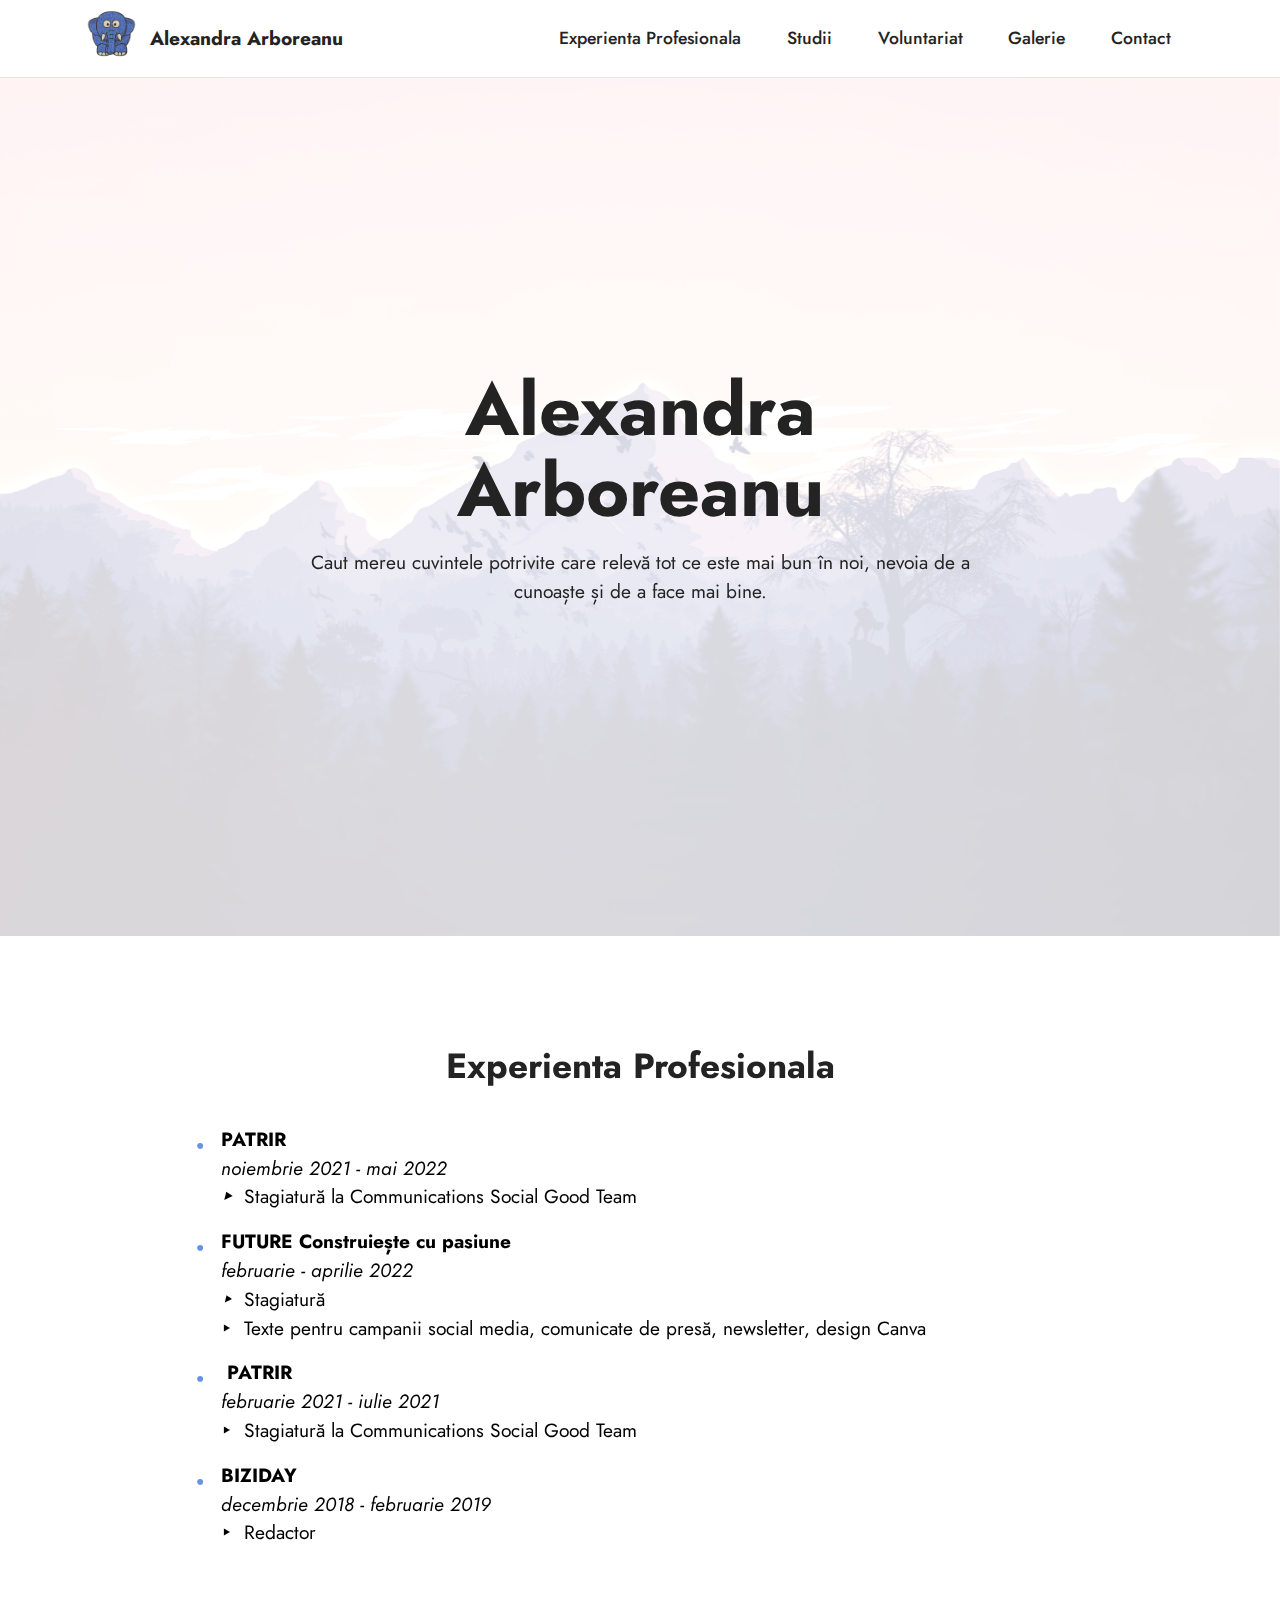
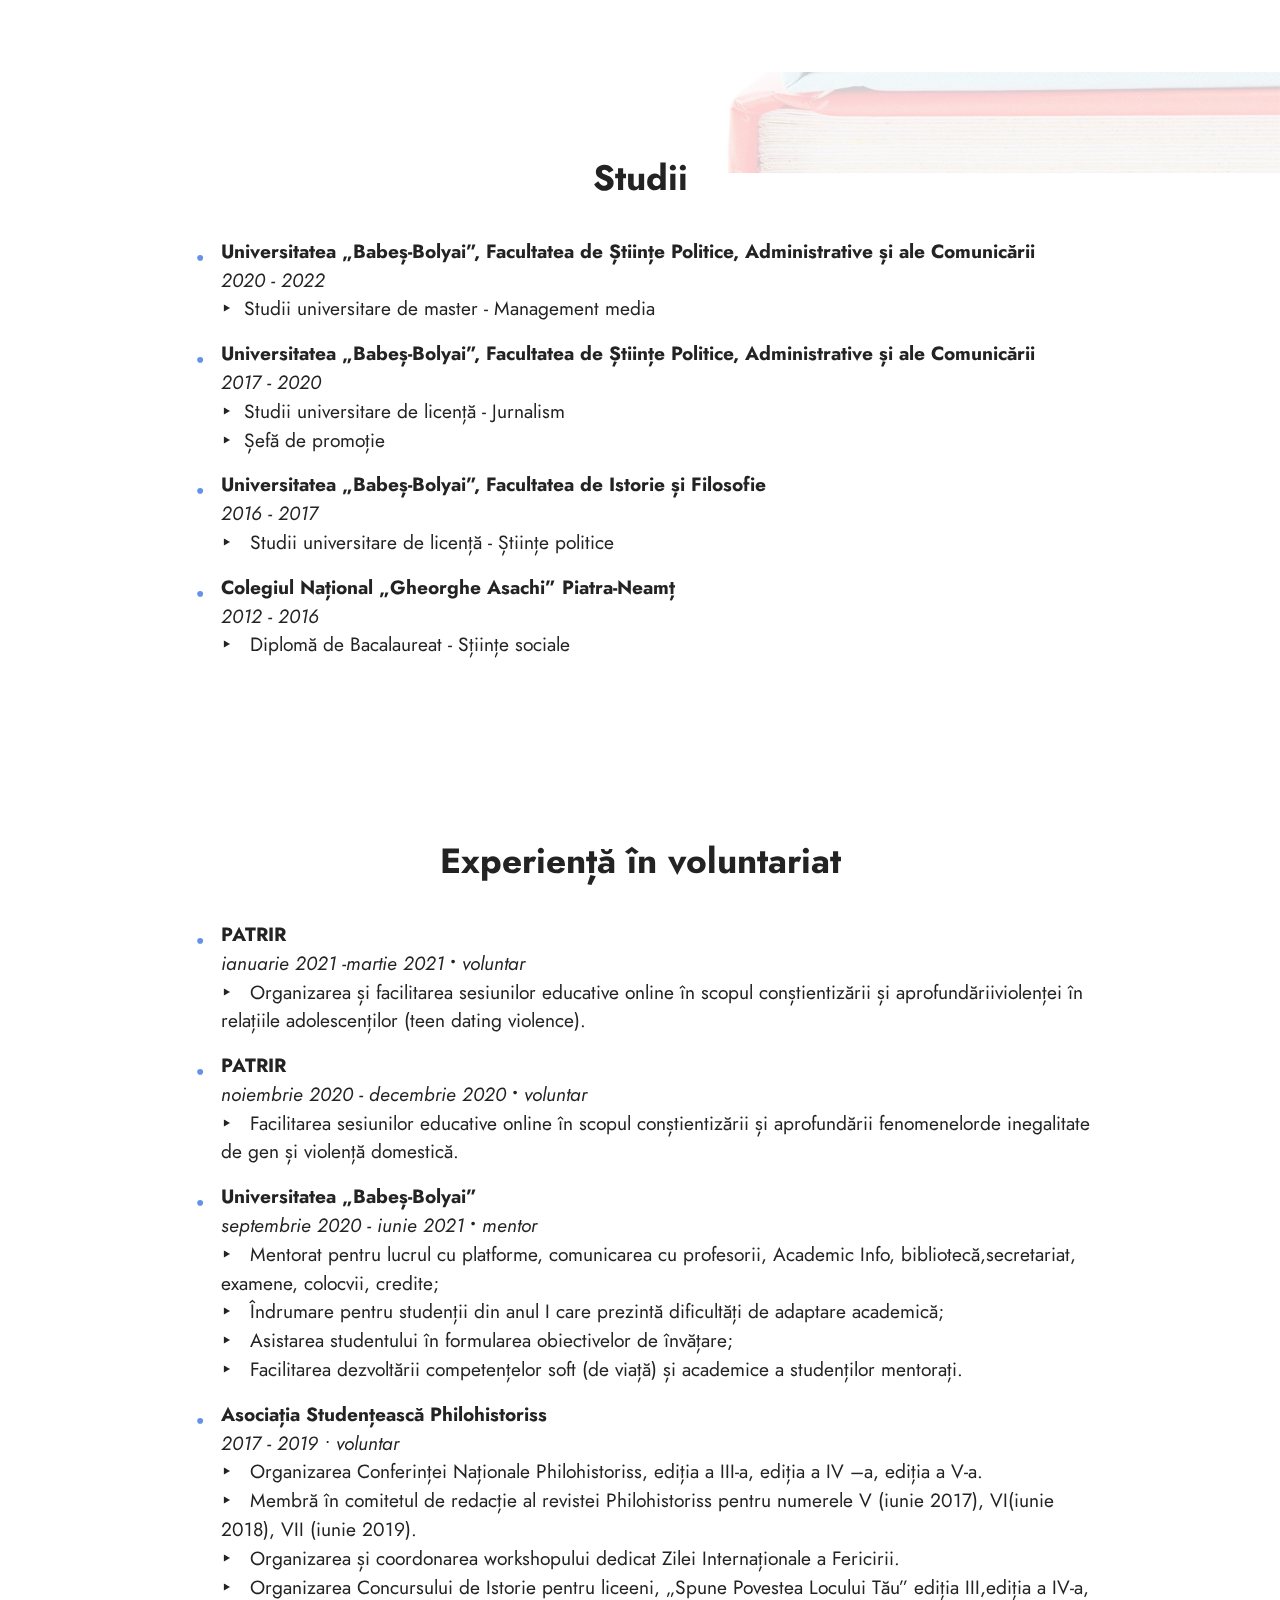
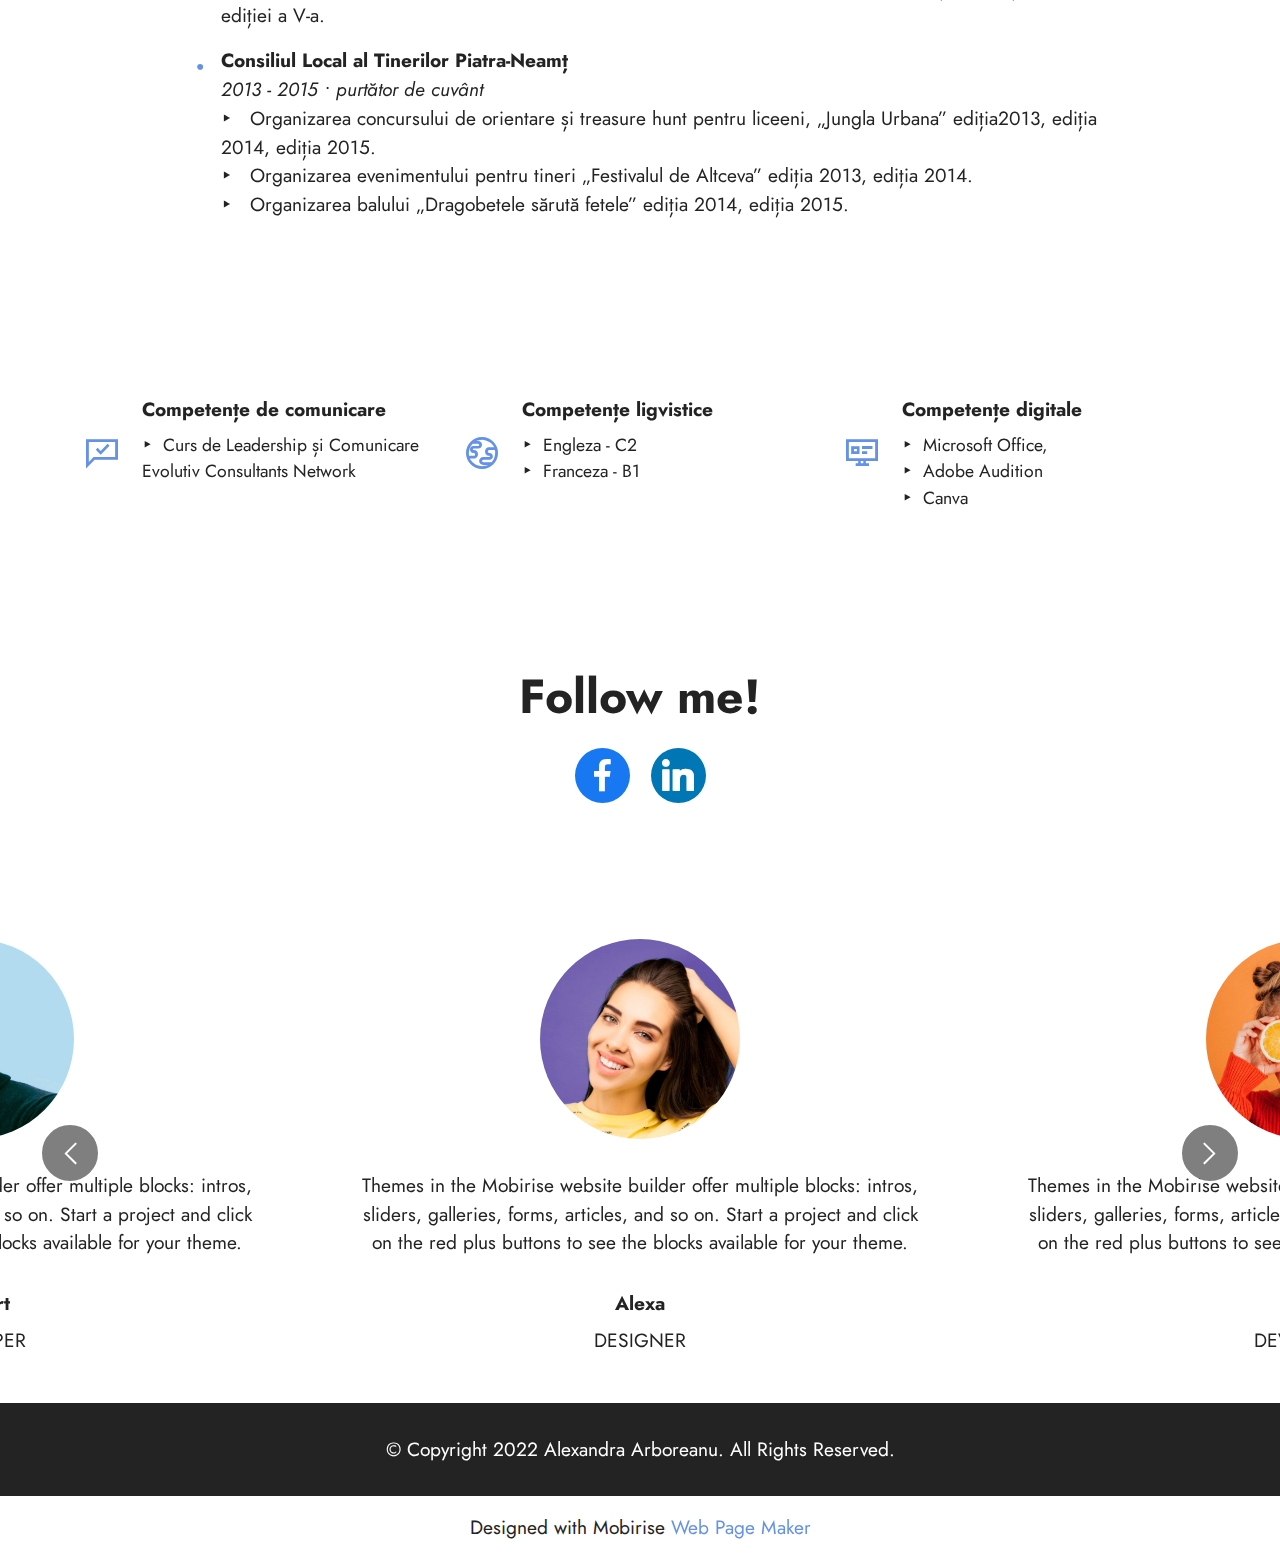
==== index.html @ da19045d "Add initial commit" ====
<!DOCTYPE html>
<html>
  <head>
    <!-- Site made with Mobirise Website Builder v5.6.8, https://mobirise.com -->
    <meta charset="UTF-8" />
    <meta http-equiv="X-UA-Compatible" content="IE=edge" />
    <meta name="generator" content="Mobirise v5.6.8, mobirise.com" />
    <meta name="twitter:card" content="summary_large_image" />
    <meta name="twitter:image:src" content="" />
    <meta property="og:image" content="" />
    <meta name="twitter:title" content="Home" />
    <meta
      name="viewport"
      content="width=device-width, initial-scale=1, minimum-scale=1"
    />
    <link
      rel="shortcut icon"
      href="assets/images/mbr-121x145.png"
      type="image/x-icon"
    />
    <meta name="description" content="" />

    <title>Home</title>
    <link
      rel="stylesheet"
      href="assets/web/assets/mobirise-icons2/mobirise2.css"
    />
    <link rel="stylesheet" href="assets/bootstrap/css/bootstrap.min.css" />
    <link rel="stylesheet" href="assets/bootstrap/css/bootstrap-grid.min.css" />
    <link
      rel="stylesheet"
      href="assets/bootstrap/css/bootstrap-reboot.min.css"
    />
    <link rel="stylesheet" href="assets/parallax/jarallax.css" />
    <link rel="stylesheet" href="assets/dropdown/css/style.css" />
    <link rel="stylesheet" href="assets/socicon/css/styles.css" />
    <link rel="stylesheet" href="assets/theme/css/style.css" />
    <link
      rel="preload"
      href="https://fonts.googleapis.com/css?family=Jost:100,200,300,400,500,600,700,800,900,100i,200i,300i,400i,500i,600i,700i,800i,900i&display=swap"
      as="style"
      onload="this.onload=null;this.rel='stylesheet'"
    />
    <noscript
      ><link
        rel="stylesheet"
        href="https://fonts.googleapis.com/css?family=Jost:100,200,300,400,500,600,700,800,900,100i,200i,300i,400i,500i,600i,700i,800i,900i&display=swap"
    /></noscript>
    <link
      rel="preload"
      as="style"
      href="assets/mobirise/css/mbr-additional.css"
    />
    <link
      rel="stylesheet"
      href="assets/mobirise/css/mbr-additional.css"
      type="text/css"
    />
  </head>
  <body>
    <section
      data-bs-version="5.1"
      class="menu cid-s48OLK6784"
      once="menu"
      id="menu1-h"
    >
      <nav class="navbar navbar-dropdown navbar-fixed-top navbar-expand-lg">
        <div class="container">
          <div class="navbar-brand">
            <span class="navbar-logo">
              <a href="index.html">
                <img
                  src="assets/images/mbr-121x145.png"
                  alt="Elephant Logo"
                  style="height: 3.8rem"
                />
              </a>
            </span>
            <span class="navbar-caption-wrap"
              ><a class="navbar-caption text-black display-7" href="index.html"
                >Alexandra Arboreanu</a
              ></span
            >
          </div>
          <button
            class="navbar-toggler"
            type="button"
            data-toggle="collapse"
            data-bs-toggle="collapse"
            data-target="#navbarSupportedContent"
            data-bs-target="#navbarSupportedContent"
            aria-controls="navbarNavAltMarkup"
            aria-expanded="false"
            aria-label="Toggle navigation"
          >
            <div class="hamburger">
              <span></span>
              <span></span>
              <span></span>
              <span></span>
            </div>
          </button>
          <div class="collapse navbar-collapse" id="navbarSupportedContent">
            <ul
              class="navbar-nav nav-dropdown nav-right"
              data-app-modern-menu="true"
            >
              <li class="nav-item">
                <a
                  class="nav-link link text-black text-primary display-4"
                  href="index.html#content14-k"
                  >Experienta Profesionala</a
                >
              </li>
              <li class="nav-item">
                <a
                  class="nav-link link text-black text-primary display-4"
                  href="index.html#content14-l"
                  >Studii</a
                >
              </li>
              <li class="nav-item">
                <a
                  class="nav-link link text-black text-primary display-4"
                  href="index.html#content14-m"
                  >Voluntariat</a
                >
              </li>
              <li class="nav-item">
                <a
                  class="nav-link link text-black text-primary display-4"
                  href="./page2.html"
                  >Galerie</a
                >
              </li>
              <li class="nav-item">
                <a
                  class="nav-link link text-black text-primary display-4"
                  href="./page1.html"
                  >Contact</a
                >
              </li>
            </ul>
          </div>
        </div>
      </nav>
    </section>

    <section
      data-bs-version="5.1"
      class="header1 cid-s48MCQYojq mbr-fullscreen mbr-parallax-background"
      id="header1-f"
    >
      <div
        class="mbr-overlay"
        style="opacity: 0.8; background-color: rgb(255, 255, 255)"
      ></div>

      <div class="align-center container">
        <div class="row justify-content-center">
          <div class="col-12 col-lg-8">
            <h1 class="mbr-section-title mbr-fonts-style mb-3 display-1">
              <strong>Alexandra Arboreanu</strong>
            </h1>

            <p class="mbr-text mbr-fonts-style display-7">
              Caut mereu cuvintele potrivite care relevă tot ce este mai bun în
              noi, nevoia de a cunoaște și de a face mai bine.<br /><br />
            </p>
          </div>
        </div>
      </div>
    </section>

    <section
      data-bs-version="5.1"
      class="content14 cid-t4Ze4EUSLx"
      id="content14-k"
    >
      <div class="container">
        <div class="row justify-content-center">
          <div class="col-md-12 col-lg-10">
            <h3 class="mbr-section-title mbr-fonts-style mb-4 display-5">
              <strong>Experienta Profesionala</strong>
            </h3>
            <ul class="list mbr-fonts-style display-7">
              <li>
                <strong>PATRIR</strong><br /><em
                  >noiembrie 2021 - mai 2022<br /><strong>‣&nbsp;&nbsp;</strong
                  ><span style="font-size: 1.2rem; font-style: normal"
                    >Stagiatură la Communications Social Good Team</span
                  ><br
                /></em>
              </li>
              <li>
                <strong>FUTURE Construiește cu pasiune</strong><br /><em
                  >februarie - aprilie 2022<br /></em
                ><em>‣&nbsp;&nbsp;</em
                ><span style="font-size: 1.2rem">Stagiatură<br /></span>‣&nbsp;
                Texte pentru campanii social media, comunicate de presă,
                newsletter, design Canva
              </li>
              <li>
                <strong>&nbsp;PATRIR</strong><br /><em
                  >februarie 2021 - iulie 2021</em
                ><br />‣&nbsp; Stagiatură la Communications Social Good Team
              </li>
              <li>
                <strong>BIZIDAY</strong><br /><em
                  >decembrie 2018 - februarie 2019<br /></em
                >‣&nbsp; Redactor<br /><br />
              </li>
            </ul>
          </div>
        </div>
      </div>
    </section>

    <section
      data-bs-version="5.1"
      class="content14 cid-t4ZgTxGtdW mbr-parallax-background"
      id="content14-l"
    >
      <div
        class="mbr-overlay"
        style="opacity: 0.8; background-color: rgb(255, 255, 255)"
      ></div>

      <div class="container">
        <div class="row justify-content-center">
          <div class="col-md-12 col-lg-10">
            <h3 class="mbr-section-title mbr-fonts-style mb-4 display-5">
              <strong>Studii</strong>
            </h3>
            <ul class="list mbr-fonts-style display-7">
              <li>
                <strong
                  >Universitatea „Babeș-Bolyai”, Facultatea de Științe Politice,
                  Administrative și ale Comunicării<br /></strong
                ><em>2020 - 2022</em><br />‣&nbsp; Studii universitare de master
                - Management media
              </li>
              <li>
                <strong
                  >Universitatea „Babeș-Bolyai”, Facultatea de Științe Politice,
                  Administrative și ale Comunicării<br /></strong
                ><em>2017 - 2020</em><br />‣&nbsp; Studii universitare de
                licență - Jurnalism<br />‣&nbsp; Șefă de promoție
              </li>
              <li>
                <strong
                  >Universitatea „Babeș-Bolyai”, Facultatea de Istorie și
                  Filosofie<br /></strong
                ><em>2016 - 2017</em><br />‣&nbsp; &nbsp;Studii universitare de
                licență - Științe politice<br />
              </li>
              <li>
                <strong
                  >Colegiul Național „Gheorghe Asachi” Piatra-Neamț<br /></strong
                ><em>2012 - 2016</em><br />‣&nbsp; &nbsp;Diplomă de Bacalaureat
                - Sțiințe sociale
              </li>
            </ul>
          </div>
        </div>
      </div>
    </section>

    <section
      data-bs-version="5.1"
      class="content14 cid-t4ZiAKUuXD"
      id="content14-m"
    >
      <div class="container">
        <div class="row justify-content-center">
          <div class="col-md-12 col-lg-10">
            <h3 class="mbr-section-title mbr-fonts-style mb-4 display-5">
              <strong>Experiență în voluntariat</strong>
            </h3>
            <ul class="list mbr-fonts-style display-7">
              <li>
                <strong>PATRIR</strong><br /><em>ianuarie 2021 -martie 2021 </em
                ><strong>•</strong><em> voluntar</em><br />‣&nbsp; &nbsp;Or<span
                  style="font-size: 1.2rem"
                  >ganizarea și facilitarea sesiunilor educative online în
                  scopul conștientizării și aprofundăriiviolenței în relațiile
                  adolescenților (teen dating violence).</span
                >
              </li>
              <li>
                <strong>PATRIR</strong><br /><em
                  >noiembrie 2020 - decembrie 2020 </em
                ><strong>•</strong><em> voluntar</em><br />‣&nbsp;
                &nbsp;Facilitarea sesiunilor educative online în scopul
                conștientizării și aprofundării fenomenelorde inegalitate de gen
                și violență domestică.
              </li>
              <li>
                <strong>Universitatea „Babeș-Bolyai”</strong><br /><em
                  >septembrie 2020 - iunie 2021 </em
                ><strong>• </strong><em>mentor</em><br />‣&nbsp; &nbsp;Mentorat
                pentru lucrul cu platforme, comunicarea cu profesorii, Academic
                Info, bibliotecă,secretariat, examene, colocvii, credite;<br />‣&nbsp;
                &nbsp;Îndrumare pentru studenții din anul I care prezintă
                dificultăți de adaptare academică;<br />‣&nbsp; &nbsp;Asistarea
                studentului în formularea obiectivelor de învățare;<br />‣&nbsp;
                &nbsp;Facilitarea dezvoltării competențelor soft (de viață) și
                academice a studenților mentorați.<br />
              </li>
              <li>
                <strong>Asociația Studențească Philohistoriss</strong><br /><em
                  >2017 - 2019 • voluntar</em
                ><br />‣&nbsp; &nbsp;Organizarea Conferinței Naționale
                Philohistoriss, ediția a III-a, ediția a IV –a, ediția a V-a.<br /><span
                  style="font-size: 1.2rem"
                  >‣&nbsp; &nbsp;Membră în comitetul de redacție al revistei
                  Philohistoriss pentru numerele V (iunie 2017), VI(iunie 2018),
                  VII (iunie 2019).<br /></span
                ><span style="font-size: 1.2rem"
                  >‣&nbsp; &nbsp;Organizarea și coordonarea workshopului dedicat
                  Zilei Internaționale a Fericirii.<br /></span
                ><span style="font-size: 1.2rem"
                  >‣&nbsp; &nbsp;Organizarea Concursului de Istorie pentru
                  liceeni, „Spune Povestea Locului Tău” ediția III,ediția a
                  IV-a, ediției a V-a.</span
                >
              </li>
              <li>
                <strong>Consiliul Local al Tinerilor Piatra-Neamț</strong
                ><br /><em>2013 - 2015 • purtător de cuvânt</em><br />‣&nbsp;
                &nbsp;Organizarea concursului de orientare și treasure hunt
                pentru liceeni, „Jungla Urbana” ediția2013, ediția 2014, ediția
                2015.<br />‣&nbsp; &nbsp;Organizarea evenimentului pentru tineri
                „Festivalul de Altceva” ediția 2013, ediția 2014.<br />‣&nbsp;
                &nbsp;Organizarea balului „Dragobetele sărută fetele” ediția
                2014, ediția 2015.
              </li>
            </ul>
          </div>
        </div>
      </div>
    </section>

    <section
      data-bs-version="5.1"
      class="features14 cid-t4Zm52tnQx"
      id="features15-o"
    >
      <div class="container">
        <div class="row justify-content-center">
          <div class="card col-12 col-md-6 col-lg-4">
            <div class="card-wrapper">
              <span
                class="mbr-iconfont m-auto mobi-mbri-cust-feedback mobi-mbri"
              ></span>
              <div class="card-box">
                <h4 class="card-title mbr-fonts-style mb-2 display-7">
                  <strong>Competențe de comunicare</strong>
                </h4>
                <h5 class="card-text mbr-fonts-style display-4">
                  ‣&nbsp; Curs de Leadership și Comunicare Evolutiv Consultants
                  Network
                </h5>
              </div>
            </div>
          </div>
          <div class="card col-12 col-md-6 col-lg-4">
            <div class="card-wrapper">
              <span
                class="mbr-iconfont m-auto mobi-mbri-globe mobi-mbri"
              ></span>
              <div class="card-box">
                <h4 class="card-title mbr-fonts-style mb-2 display-7">
                  <strong>Competențe ligvistice</strong>
                </h4>
                <h5 class="card-text mbr-fonts-style display-4">
                  ‣&nbsp; Engleza - C2<br />‣&nbsp; Franceza - B1
                </h5>
              </div>
            </div>
          </div>
          <div class="card col-12 col-md-6 col-lg-4">
            <div class="card-wrapper">
              <span
                class="mbr-iconfont m-auto mobi-mbri-sites mobi-mbri"
              ></span>
              <div class="card-box">
                <h4 class="card-title mbr-fonts-style mb-2 display-7">
                  <strong>Competențe digitale</strong>
                </h4>
                <h5 class="card-text mbr-fonts-style display-4">
                  ‣&nbsp; Microsoft Office, <br />‣&nbsp; Adobe Audition<br />‣&nbsp;
                  Canva
                </h5>
              </div>
            </div>
          </div>
        </div>
      </div>
    </section>

    <section data-bs-version="5.1" class="share3 cid-t4ZsJ25KT6" id="share3-s">
      <div class="container">
        <div class="media-container-row">
          <div class="col-12">
            <h3
              class="mbr-section-title align-center mb-3 mbr-fonts-style display-2"
            >
              <strong>Follow me!</strong>
            </h3>
            <div class="social-list align-center">
              <a
                class="iconfont-wrapper bg-facebook m-2"
                target="_blank"
                href="https://mobiri.se"
              >
                <span class="socicon-facebook socicon"></span>
              </a>

              <a
                class="iconfont-wrapper bg-linkedin m-2"
                href="https://mobiri.se"
                target="_blank"
              >
                <span class="socicon-linkedin socicon"></span>
              </a>
            </div>
          </div>
        </div>
      </div>
    </section>

    <section
      data-bs-version="5.1"
      class="people5 mbr-embla cid-t4ZpVYucVR"
      id="people5-p"
    >
      <div class="position-relative text-center">
        <div
          class="embla"
          data-skip-snaps="true"
          data-align="center"
          data-loop="true"
          data-auto-play="true"
          data-auto-play-interval="3"
          data-draggable="true"
        >
          <div class="embla__viewport container-fluid">
            <div class="embla__container">
              <div
                class="embla__slide slider-image item"
                style="margin-left: 3rem; margin-right: 3rem"
              >
                <div class="user">
                  <div class="user_image">
                    <div class="item-wrapper position-relative">
                      <img
                        src="assets/images/team3.jpg"
                        alt="Mobirise Website Builder"
                      />
                    </div>
                  </div>
                  <div class="user_text mb-4">
                    <p class="mbr-fonts-style display-7">
                      Themes in the Mobirise website builder offer multiple
                      blocks: intros, sliders, galleries, forms, articles, and
                      so on. Start a project and click on the red plus buttons
                      to see the blocks available for your theme.
                    </p>
                  </div>
                  <div class="user_name mbr-fonts-style mb-2 display-7">
                    <strong>Alexa</strong>
                  </div>
                  <div class="user_desk mbr-fonts-style display-7">
                    DESIGNER
                  </div>
                </div>
              </div>
              <div
                class="embla__slide slider-image item"
                style="margin-left: 3rem; margin-right: 3rem"
              >
                <div class="user">
                  <div class="user_image">
                    <div class="item-wrapper position-relative">
                      <img
                        src="assets/images/team2.jpg"
                        alt="Mobirise Website Builder"
                      />
                    </div>
                  </div>
                  <div class="user_text mb-4">
                    <p class="mbr-fonts-style display-7">
                      Themes in the Mobirise website builder offer multiple
                      blocks: intros, sliders, galleries, forms, articles, and
                      so on. Start a project and click on the red plus buttons
                      to see the blocks available for your theme.
                    </p>
                  </div>
                  <div class="user_name mbr-fonts-style mb-2 display-7">
                    <strong>Linda</strong>
                  </div>
                  <div class="user_desk mbr-fonts-style display-7">
                    DEVELOPER
                  </div>
                </div>
              </div>
              <div
                class="embla__slide slider-image item"
                style="margin-left: 3rem; margin-right: 3rem"
              >
                <div class="user">
                  <div class="user_image">
                    <div class="item-wrapper position-relative">
                      <img
                        src="assets/images/team1.jpg"
                        alt="Mobirise Website Builder"
                      />
                    </div>
                  </div>
                  <div class="user_text mb-4">
                    <p class="mbr-fonts-style display-7">
                      Themes in the Mobirise website builder offer multiple
                      blocks: intros, sliders, galleries, forms, articles, and
                      so on. Start a project and click on the red plus buttons
                      to see the blocks available for your theme.
                    </p>
                  </div>
                  <div class="user_name mbr-fonts-style mb-2 display-7">
                    <strong>Herbert</strong>
                  </div>
                  <div class="user_desk mbr-fonts-style display-7">
                    DEVELOPER
                  </div>
                </div>
              </div>
            </div>
          </div>
          <button class="embla__button embla__button--prev">
            <span
              class="mobi-mbri mobi-mbri-arrow-prev mbr-iconfont"
              aria-hidden="true"
            ></span>
            <span class="sr-only visually-hidden visually-hidden"
              >Previous</span
            >
          </button>
          <button class="embla__button embla__button--next">
            <span
              class="mobi-mbri mobi-mbri-arrow-next mbr-iconfont"
              aria-hidden="true"
            ></span>
            <span class="sr-only visually-hidden visually-hidden">Next</span>
          </button>
        </div>
      </div>
    </section>

    <section
      data-bs-version="5.1"
      class="footer3 cid-s48P1Icc8J"
      once="footers"
      id="footer3-i"
    >
      <div class="container">
        <div class="media-container-row align-center mbr-white">
          <div class="row row-copirayt">
            <p
              class="mbr-text mb-0 mbr-fonts-style mbr-white align-center display-7"
            >
              © Copyright 2022 Alexandra Arboreanu. All Rights Reserved.
            </p>
          </div>
        </div>
      </div>
    </section>
    <section
      class="display-7"
      style="
        padding: 0;
        align-items: center;
        justify-content: center;
        flex-wrap: wrap;
        align-content: center;
        display: flex;
        position: relative;
        height: 4rem;
      "
    >
      <a
        href="https://mobiri.se/"
        style="
          flex: 1 1;
          height: 4rem;
          position: absolute;
          width: 100%;
          z-index: 1;
        "
        ><img
          alt=""
          style="height: 4rem"
          src="[data-uri]"
      /></a>
      <p style="margin: 0; text-align: center" class="display-7">
        Designed with Mobirise &#8204;
      </p>
      <a style="z-index: 1" href="https://mobirise.com/web-page-maker.html"
        >Web Page Maker</a
      >
    </section>
    <script src="assets/bootstrap/js/bootstrap.bundle.min.js"></script>
    <script src="assets/parallax/jarallax.js"></script>
    <script src="assets/smoothscroll/smooth-scroll.js"></script>
    <script src="assets/ytplayer/index.js"></script>
    <script src="assets/dropdown/js/navbar-dropdown.js"></script>
    <script src="assets/embla/embla.min.js"></script>
    <script src="assets/embla/script.js"></script>
    <script src="assets/theme/js/script.js"></script>
  </body>
</html>
---- assets/web/assets/mobirise-icons2/mobirise2.css ----
@font-face {
  font-family: 'Moririse2';
  font-display: swap;
  src:  url('mobirise2.eot?f2bix4');
  src:  url('mobirise2.eot?f2bix4#iefix') format('embedded-opentype'),
    url('mobirise2.ttf?f2bix4') format('truetype'),
    url('mobirise2.woff?f2bix4') format('woff'),
    url('mobirise2.svg?f2bix4#mobirise2') format('svg');
  font-weight: normal;
  font-style: normal;
}

[class^="mobi-"], [class*=" mobi-"] {
  /* use !important to prevent issues with browser extensions that change fonts */
  font-family: 'Moririse2' !important;
  speak: none;
  font-style: normal;
  font-weight: normal;
  font-variant: normal;
  text-transform: none;
  line-height: 1;

  /* Better Font Rendering =========== */
  -webkit-font-smoothing: antialiased;
  -moz-osx-font-smoothing: grayscale;
}

.mobi-mbri-add-submenu:before {
  content: "\e900";
}
.mobi-mbri-alert:before {
  content: "\e901";
}
.mobi-mbri-align-center:before {
  content: "\e902";
}
.mobi-mbri-align-justify:before {
  content: "\e903";
}
.mobi-mbri-align-left:before {
  content: "\e904";
}
.mobi-mbri-align-right:before {
  content: "\e905";
}
.mobi-mbri-android:before {
  content: "\e906";
}
.mobi-mbri-apple:before {
  content: "\e907";
}
.mobi-mbri-arrow-down:before {
  content: "\e908";
}
.mobi-mbri-arrow-next:before {
  content: "\e909";
}
.mobi-mbri-arrow-prev:before {
  content: "\e90a";
}
.mobi-mbri-arrow-up:before {
  content: "\e90b";
}
.mobi-mbri-bold:before {
  content: "\e90c";
}
.mobi-mbri-bookmark:before {
  content: "\e90d";
}
.mobi-mbri-bootstrap:before {
  content: "\e90e";
}
.mobi-mbri-briefcase:before {
  content: "\e90f";
}
.mobi-mbri-browse:before {
  content: "\e910";
}
.mobi-mbri-bulleted-list:before {
  content: "\e911";
}
.mobi-mbri-calendar:before {
  content: "\e912";
}
.mobi-mbri-camera:before {
  content: "\e913";
}
.mobi-mbri-cart-add:before {
  content: "\e914";
}
.mobi-mbri-cart-full:before {
  content: "\e915";
}
.mobi-mbri-cash:before {
  content: "\e916";
}
.mobi-mbri-change-style:before {
  content: "\e917";
}
.mobi-mbri-chat:before {
  content: "\e918";
}
.mobi-mbri-clock:before {
  content: "\e919";
}
.mobi-mbri-close:before {
  content: "\e91a";
}
.mobi-mbri-cloud:before {
  content: "\e91b";
}
.mobi-mbri-code:before {
  content: "\e91c";
}
.mobi-mbri-contact-form:before {
  content: "\e91d";
}
.mobi-mbri-credit-card:before {
  content: "\e91e";
}
.mobi-mbri-cursor-click:before {
  content: "\e91f";
}
.mobi-mbri-cust-feedback:before {
  content: "\e920";
}
.mobi-mbri-database:before {
  content: "\e921";
}
.mobi-mbri-delivery:before {
  content: "\e922";
}
.mobi-mbri-desktop:before {
  content: "\e923";
}
.mobi-mbri-devices:before {
  content: "\e924";
}
.mobi-mbri-down:before {
  content: "\e925";
}
.mobi-mbri-download-2:before {
  content: "\e926";
}
.mobi-mbri-download:before {
  content: "\e927";
}
.mobi-mbri-drag-n-drop-2:before {
  content: "\e928";
}
.mobi-mbri-drag-n-drop:before {
  content: "\e929";
}
.mobi-mbri-edit-2:before {
  content: "\e92a";
}
.mobi-mbri-edit:before {
  content: "\e92b";
}
.mobi-mbri-error:before {
  content: "\e92c";
}
.mobi-mbri-extension:before {
  content: "\e92d";
}
.mobi-mbri-features:before {
  content: "\e92e";
}
.mobi-mbri-file:before {
  content: "\e92f";
}
.mobi-mbri-flag:before {
  content: "\e930";
}
.mobi-mbri-folder:before {
  content: "\e931";
}
.mobi-mbri-gift:before {
  content: "\e932";
}
.mobi-mbri-github:before {
  content: "\e933";
}
.mobi-mbri-globe-2:before {
  content: "\e934";
}
.mobi-mbri-globe:before {
  content: "\e935";
}
.mobi-mbri-growing-chart:before {
  content: "\e936";
}
.mobi-mbri-hearth:before {
  content: "\e937";
}
.mobi-mbri-help:before {
  content: "\e938";
}
.mobi-mbri-home:before {
  content: "\e939";
}
.mobi-mbri-hot-cup:before {
  content: "\e93a";
}
.mobi-mbri-idea:before {
  content: "\e93b";
}
.mobi-mbri-image-gallery:before {
  content: "\e93c";
}
.mobi-mbri-image-slider:before {
  content: "\e93d";
}
.mobi-mbri-info:before {
  content: "\e93e";
}
.mobi-mbri-italic:before {
  content: "\e93f";
}
.mobi-mbri-key:before {
  content: "\e940";
}
.mobi-mbri-laptop:before {
  content: "\e941";
}
.mobi-mbri-layers:before {
  content: "\e942";
}
.mobi-mbri-left-right:before {
  content: "\e943";
}
.mobi-mbri-left:before {
  content: "\e944";
}
.mobi-mbri-letter:before {
  content: "\e945";
}
.mobi-mbri-like:before {
  content: "\e946";
}
.mobi-mbri-link:before {
  content: "\e947";
}
.mobi-mbri-lock:before {
  content: "\e948";
}
.mobi-mbri-login:before {
  content: "\e949";
}
.mobi-mbri-logout:before {
  content: "\e94a";
}
.mobi-mbri-magic-stick:before {
  content: "\e94b";
}
.mobi-mbri-map-pin:before {
  content: "\e94c";
}
.mobi-mbri-menu:before {
  content: "\e94d";
}
.mobi-mbri-mobile-2:before {
  content: "\e94e";
}
.mobi-mbri-mobile-horizontal:before {
  content: "\e94f";
}
.mobi-mbri-mobile:before {
  content: "\e950";
}
.mobi-mbri-mobirise:before {
  content: "\e951";
}
.mobi-mbri-more-horizontal:before {
  content: "\e952";
}
.mobi-mbri-more-vertical:before {
  content: "\e953";
}
.mobi-mbri-music:before {
  content: "\e954";
}
.mobi-mbri-new-file:before {
  content: "\e955";
}
.mobi-mbri-numbered-list:before {
  content: "\e956";
}
.mobi-mbri-opened-folder:before {
  content: "\e957";
}
.mobi-mbri-pages:before {
  content: "\e958";
}
.mobi-mbri-paper-plane:before {
  content: "\e959";
}
.mobi-mbri-paperclip:before {
  content: "\e95a";
}
.mobi-mbri-phone:before {
  content: "\e95b";
}
.mobi-mbri-photo:before {
  content: "\e95c";
}
.mobi-mbri-photos:before {
  content: "\e95d";
}
.mobi-mbri-pin:before {
  content: "\e95e";
}
.mobi-mbri-play:before {
  content: "\e95f";
}
.mobi-mbri-plus:before {
  content: "\e960";
}
.mobi-mbri-preview:before {
  content: "\e961";
}
.mobi-mbri-print:before {
  content: "\e962";
}
.mobi-mbri-protect:before {
  content: "\e963";
}
.mobi-mbri-question:before {
  content: "\e964";
}
.mobi-mbri-quote-left:before {
  content: "\e965";
}
.mobi-mbri-quote-right:before {
  content: "\e966";
}
.mobi-mbri-redo:before {
  content: "\e967";
}
.mobi-mbri-refresh:before {
  content: "\e968";
}
.mobi-mbri-responsive-2:before {
  content: "\e969";
}
.mobi-mbri-responsive:before {
  content: "\e96a";
}
.mobi-mbri-right:before {
  content: "\e96b";
}
.mobi-mbri-rocket:before {
  content: "\e96c";
}
.mobi-mbri-sad-face:before {
  content: "\e96d";
}
.mobi-mbri-sale:before {
  content: "\e96e";
}
.mobi-mbri-save:before {
  content: "\e96f";
}
.mobi-mbri-search:before {
  content: "\e970";
}
.mobi-mbri-setting-2:before {
  content: "\e971";
}
.mobi-mbri-setting-3:before {
  content: "\e972";
}
.mobi-mbri-setting:before {
  content: "\e973";
}
.mobi-mbri-share:before {
  content: "\e974";
}
.mobi-mbri-shopping-bag:before {
  content: "\e975";
}
.mobi-mbri-shopping-basket:before {
  content: "\e976";
}
.mobi-mbri-shopping-cart:before {
  content: "\e977";
}
.mobi-mbri-sites:before {
  content: "\e978";
}
.mobi-mbri-smile-face:before {
  content: "\e979";
}
.mobi-mbri-speed:before {
  content: "\e97a";
}
.mobi-mbri-star:before {
  content: "\e97b";
}
.mobi-mbri-success:before {
  content: "\e97c";
}
.mobi-mbri-sun:before {
  content: "\e97d";
}
.mobi-mbri-sun2:before {
  content: "\e97e";
}
.mobi-mbri-tablet-vertical:before {
  content: "\e97f";
}
.mobi-mbri-tablet:before {
  content: "\e980";
}
.mobi-mbri-target:before {
  content: "\e981";
}
.mobi-mbri-timer:before {
  content: "\e982";
}
.mobi-mbri-to-ftp:before {
  content: "\e983";
}
.mobi-mbri-to-local-drive:before {
  content: "\e984";
}
.mobi-mbri-touch-swipe:before {
  content: "\e985";
}
.mobi-mbri-touch:before {
  content: "\e986";
}
.mobi-mbri-trash:before {
  content: "\e987";
}
.mobi-mbri-underline:before {
  content: "\e988";
}
.mobi-mbri-undo:before {
  content: "\e989";
}
.mobi-mbri-unlink:before {
  content: "\e98a";
}
.mobi-mbri-unlock:before {
  content: "\e98b";
}
.mobi-mbri-up-down:before {
  content: "\e98c";
}
.mobi-mbri-up:before {
  content: "\e98d";
}
.mobi-mbri-update:before {
  content: "\e98e";
}
.mobi-mbri-upload-2:before {
  content: "\e98f";
}
.mobi-mbri-upload:before {
  content: "\e990";
}
.mobi-mbri-user-2:before {
  content: "\e991";
}
.mobi-mbri-user:before {
  content: "\e992";
}
.mobi-mbri-users:before {
  content: "\e993";
}
.mobi-mbri-video-play:before {
  content: "\e994";
}
.mobi-mbri-video:before {
  content: "\e995";
}
.mobi-mbri-watch:before {
  content: "\e996";
}
.mobi-mbri-website-theme-2:before {
  content: "\e997";
}
.mobi-mbri-website-theme:before {
  content: "\e998";
}
.mobi-mbri-wifi:before {
  content: "\e999";
}
.mobi-mbri-windows:before {
  content: "\e99a";
}
.mobi-mbri-zoom-in:before {
  content: "\e99b";
}
.mobi-mbri-zoom-out:before {
  content: "\e99c";
}
---- assets/parallax/jarallax.css ----
.jarallax {
    position: relative;
    z-index: 0;
}
.jarallax > .jarallax-img {
    position: absolute;
    object-fit: cover;
    /* support for plugin https://github.com/bfred-it/object-fit-images */
    font-family: 'object-fit: cover;';
    top: 0;
    left: 0;
    width: 100%;
    height: 100%;
    z-index: -1;
}
---- assets/dropdown/css/style.css ----
.navbar-dropdown {
  left: 0;
  padding: 0;
  position: absolute;
  right: 0;
  top: 0;
  transition: all 0.45s ease;
  z-index: 1030;
  background: #282828; }
  .navbar-dropdown .navbar-logo {
    margin-right: 0.8rem;
    transition: margin 0.3s ease-in-out;
    vertical-align: middle; }
    .navbar-dropdown .navbar-logo img {
      height: 3.125rem;
      transition: all 0.3s ease-in-out; }
    .navbar-dropdown .navbar-logo.mbr-iconfont {
      font-size: 3.125rem;
      line-height: 3.125rem; }
  .navbar-dropdown .navbar-caption {
    font-weight: 700;
    white-space: normal;
    vertical-align: -4px;
    line-height: 3.125rem !important; }
    .navbar-dropdown .navbar-caption, .navbar-dropdown .navbar-caption:hover {
      color: inherit;
      text-decoration: none; }
  .navbar-dropdown .mbr-iconfont + .navbar-caption {
    vertical-align: -1px; }
  .navbar-dropdown.navbar-fixed-top {
    position: fixed; }
  .navbar-dropdown .navbar-brand span {
    vertical-align: -4px; }
  .navbar-dropdown.bg-color.transparent {
    background: none; }
  .navbar-dropdown.navbar-short .navbar-brand {
    padding: 0.625rem 0; }
    .navbar-dropdown.navbar-short .navbar-brand span {
      vertical-align: -1px; }
  .navbar-dropdown.navbar-short .navbar-caption {
    line-height: 2.375rem !important;
    vertical-align: -2px; }
  .navbar-dropdown.navbar-short .navbar-logo {
    margin-right: 0.5rem; }
    .navbar-dropdown.navbar-short .navbar-logo img {
      height: 2.375rem; }
    .navbar-dropdown.navbar-short .navbar-logo.mbr-iconfont {
      font-size: 2.375rem;
      line-height: 2.375rem; }
  .navbar-dropdown.navbar-short .mbr-table-cell {
    height: 3.625rem; }
  .navbar-dropdown .navbar-close {
    left: 0.6875rem;
    position: fixed;
    top: 0.75rem;
    z-index: 1000; }
  .navbar-dropdown .hamburger-icon {
    content: "";
    display: inline-block;
    vertical-align: middle;
    width: 16px;
    -webkit-box-shadow: 0 -6px 0 1px #282828,0 0 0 1px #282828,0 6px 0 1px #282828;
    -moz-box-shadow: 0 -6px 0 1px #282828,0 0 0 1px #282828,0 6px 0 1px #282828;
    box-shadow: 0 -6px 0 1px #282828,0 0 0 1px #282828,0 6px 0 1px #282828; }

.dropdown-menu .dropdown-toggle[data-toggle="dropdown-submenu"]::after {
  border-bottom: 0.35em solid transparent;
  border-left: 0.35em solid;
  border-right: 0;
  border-top: 0.35em solid transparent;
  margin-left: 0.3rem; }

.dropdown-menu .dropdown-item:focus {
  outline: 0; }

.nav-dropdown {
  font-size: 0.75rem;
  font-weight: 500;
  height: auto !important; }
  .nav-dropdown .nav-btn {
    padding-left: 1rem; }
  .nav-dropdown .link {
    margin: .667em 1.667em;
    font-weight: 500;
    padding: 0;
    transition: color .2s ease-in-out; }
    .nav-dropdown .link.dropdown-toggle {
      margin-right: 2.583em; }
      .nav-dropdown .link.dropdown-toggle::after {
        margin-left: .25rem;
        border-top: 0.35em solid;
        border-right: 0.35em solid transparent;
        border-left: 0.35em solid transparent;
        border-bottom: 0; }
      .nav-dropdown .link.dropdown-toggle[aria-expanded="true"] {
        margin: 0;
        padding: 0.667em 3.263em  0.667em 1.667em; }
  .nav-dropdown .link::after,
  .nav-dropdown .dropdown-item::after {
    color: inherit; }
  .nav-dropdown .btn {
    font-size: 0.75rem;
    font-weight: 700;
    letter-spacing: 0;
    margin-bottom: 0;
    padding-left: 1.25rem;
    padding-right: 1.25rem; }
  .nav-dropdown .dropdown-menu {
    border-radius: 0;
    border: 0;
    left: 0;
    margin: 0;
    padding-bottom: 1.25rem;
    padding-top: 1.25rem;
    position: relative; }
  .nav-dropdown .dropdown-submenu {
    margin-left: 0.125rem;
    top: 0; }
  .nav-dropdown .dropdown-item {
    font-weight: 500;
    line-height: 2;
    padding: 0.3846em 4.615em 0.3846em 1.5385em;
    position: relative;
    transition: color .2s ease-in-out, background-color .2s ease-in-out; }
    .nav-dropdown .dropdown-item::after {
      margin-top: -0.3077em;
      position: absolute;
      right: 1.1538em;
      top: 50%; }
    .nav-dropdown .dropdown-item:focus, .nav-dropdown .dropdown-item:hover {
      background: none; }

@media (max-width: 767px) {
  .nav-dropdown.navbar-toggleable-sm {
    bottom: 0;
    display: none;
    left: 0;
    overflow-x: hidden;
    position: fixed;
    top: 0;
    transform: translateX(-100%);
    -ms-transform: translateX(-100%);
    -webkit-transform: translateX(-100%);
    width: 18.75rem;
    z-index: 999; } }
.nav-dropdown.navbar-toggleable-xl {
  bottom: 0;
  display: none;
  left: 0;
  overflow-x: hidden;
  position: fixed;
  top: 0;
  transform: translateX(-100%);
  -ms-transform: translateX(-100%);
  -webkit-transform: translateX(-100%);
  width: 18.75rem;
  z-index: 999; }

.nav-dropdown-sm {
  display: block !important;
  overflow-x: hidden;
  overflow: auto;
  padding-top: 3.875rem; }
  .nav-dropdown-sm::after {
    content: "";
    display: block;
    height: 3rem;
    width: 100%; }
  .nav-dropdown-sm.collapse.in ~ .navbar-close {
    display: block !important; }
  .nav-dropdown-sm.collapsing, .nav-dropdown-sm.collapse.in {
    transform: translateX(0);
    -ms-transform: translateX(0);
    -webkit-transform: translateX(0);
    transition: all 0.25s ease-out;
    -webkit-transition: all 0.25s ease-out;
    background: #282828; }
  .nav-dropdown-sm.collapsing[aria-expanded="false"] {
    transform: translateX(-100%);
    -ms-transform: translateX(-100%);
    -webkit-transform: translateX(-100%); }
  .nav-dropdown-sm .nav-item {
    display: block;
    margin-left: 0 !important;
    padding-left: 0; }
  .nav-dropdown-sm .link,
  .nav-dropdown-sm .dropdown-item {
    border-top: 1px dotted rgba(255, 255, 255, 0.1);
    font-size: 0.8125rem;
    line-height: 1.6;
    margin: 0 !important;
    padding: 0.875rem 2.4rem 0.875rem 1.5625rem !important;
    position: relative;
    white-space: normal; }
    .nav-dropdown-sm .link:focus, .nav-dropdown-sm .link:hover,
    .nav-dropdown-sm .dropdown-item:focus,
    .nav-dropdown-sm .dropdown-item:hover {
      background: rgba(0, 0, 0, 0.2) !important;
      color: #c0a375; }
  .nav-dropdown-sm .nav-btn {
    position: relative;
    padding: 1.5625rem 1.5625rem 0 1.5625rem; }
    .nav-dropdown-sm .nav-btn::before {
      border-top: 1px dotted rgba(255, 255, 255, 0.1);
      content: "";
      left: 0;
      position: absolute;
      top: 0;
      width: 100%; }
    .nav-dropdown-sm .nav-btn + .nav-btn {
      padding-top: 0.625rem; }
      .nav-dropdown-sm .nav-btn + .nav-btn::before {
        display: none; }
  .nav-dropdown-sm .btn {
    padding: 0.625rem 0; }
  .nav-dropdown-sm .dropdown-toggle[data-toggle="dropdown-submenu"]::after {
    margin-left: .25rem;
    border-top: 0.35em solid;
    border-right: 0.35em solid transparent;
    border-left: 0.35em solid transparent;
    border-bottom: 0; }
  .nav-dropdown-sm .dropdown-toggle[data-toggle="dropdown-submenu"][aria-expanded="true"]::after {
    border-top: 0;
    border-right: 0.35em solid transparent;
    border-left: 0.35em solid transparent;
    border-bottom: 0.35em solid; }
  .nav-dropdown-sm .dropdown-menu {
    margin: 0;
    padding: 0;
    position: relative;
    top: 0;
    left: 0;
    width: 100%;
    border: 0;
    float: none;
    border-radius: 0;
    background: none; }
  .nav-dropdown-sm .dropdown-submenu {
    left: 100%;
    margin-left: 0.125rem;
    margin-top: -1.25rem;
    top: 0; }

.navbar-toggleable-sm .nav-dropdown .dropdown-menu {
  position: absolute; }

.navbar-toggleable-sm .nav-dropdown .dropdown-submenu {
  left: 100%;
  margin-left: 0.125rem;
  margin-top: -1.25rem;
  top: 0; }

.navbar-toggleable-sm.opened .nav-dropdown .dropdown-menu {
  position: relative; }

.navbar-toggleable-sm.opened .nav-dropdown .dropdown-submenu {
  left: 0;
  margin-left: 00rem;
  margin-top: 0rem;
  top: 0; }

.is-builder .nav-dropdown.collapsing {
  transition: none !important; }
---- assets/socicon/css/styles.css ----
@charset "UTF-8";

@font-face {
  font-family: 'Socicon';
  src:  url('../fonts/socicon.eot');
  src:  url('../fonts/socicon.eot?#iefix') format('embedded-opentype'),
    url('../fonts/socicon.woff2') format('woff2'),
    url('../fonts/socicon.ttf') format('truetype'),
    url('../fonts/socicon.woff') format('woff'),
    url('../fonts/socicon.svg#socicon') format('svg');
  font-weight: normal;
  font-style: normal;
  font-display: swap;
}

[data-icon]:before {
  font-family: "socicon" !important;
  content: attr(data-icon);
  font-style: normal !important;
  font-weight: normal !important;
  font-variant: normal !important;
  text-transform: none !important;
  speak: none;
  line-height: 1;
  -webkit-font-smoothing: antialiased;
  -moz-osx-font-smoothing: grayscale;
}

[class^="socicon-"], [class*=" socicon-"] {
  /* use !important to prevent issues with browser extensions that change fonts */
  font-family: 'Socicon' !important;
  speak: none;
  font-style: normal;
  font-weight: normal;
  font-variant: normal;
  text-transform: none;
  line-height: 1;

  /* Better Font Rendering =========== */
  -webkit-font-smoothing: antialiased;
  -moz-osx-font-smoothing: grayscale;
}

.socicon-eitaa:before {
  content: "\e97c";
}
.socicon-soroush:before {
  content: "\e97d";
}
.socicon-bale:before {
  content: "\e97e";
}
.socicon-zazzle:before {
  content: "\e97b";
}
.socicon-society6:before {
  content: "\e97a";
}
.socicon-redbubble:before {
  content: "\e979";
}
.socicon-avvo:before {
  content: "\e978";
}
.socicon-stitcher:before {
  content: "\e977";
}
.socicon-googlehangouts:before {
  content: "\e974";
}
.socicon-dlive:before {
  content: "\e975";
}
.socicon-vsco:before {
  content: "\e976";
}
.socicon-flipboard:before {
  content: "\e973";
}
.socicon-ubuntu:before {
  content: "\e958";
}
.socicon-artstation:before {
  content: "\e959";
}
.socicon-invision:before {
  content: "\e95a";
}
.socicon-torial:before {
  content: "\e95b";
}
.socicon-collectorz:before {
  content: "\e95c";
}
.socicon-seenthis:before {
  content: "\e95d";
}
.socicon-googleplaymusic:before {
  content: "\e95e";
}
.socicon-debian:before {
  content: "\e95f";
}
.socicon-filmfreeway:before {
  content: "\e960";
}
.socicon-gnome:before {
  content: "\e961";
}
.socicon-itchio:before {
  content: "\e962";
}
.socicon-jamendo:before {
  content: "\e963";
}
.socicon-mix:before {
  content: "\e964";
}
.socicon-sharepoint:before {
  content: "\e965";
}
.socicon-tinder:before {
  content: "\e966";
}
.socicon-windguru:before {
  content: "\e967";
}
.socicon-cdbaby:before {
  content: "\e968";
}
.socicon-elementaryos:before {
  content: "\e969";
}
.socicon-stage32:before {
  content: "\e96a";
}
.socicon-tiktok:before {
  content: "\e96b";
}
.socicon-gitter:before {
  content: "\e96c";
}
.socicon-letterboxd:before {
  content: "\e96d";
}
.socicon-threema:before {
  content: "\e96e";
}
.socicon-splice:before {
  content: "\e96f";
}
.socicon-metapop:before {
  content: "\e970";
}
.socicon-naver:before {
  content: "\e971";
}
.socicon-remote:before {
  content: "\e972";
}
.socicon-internet:before {
  content: "\e957";
}
.socicon-moddb:before {
  content: "\e94b";
}
.socicon-indiedb:before {
  content: "\e94c";
}
.socicon-traxsource:before {
  content: "\e94d";
}
.socicon-gamefor:before {
  content: "\e94e";
}
.socicon-pixiv:before {
  content: "\e94f";
}
.socicon-myanimelist:before {
  content: "\e950";
}
.socicon-blackberry:before {
  content: "\e951";
}
.socicon-wickr:before {
  content: "\e952";
}
.socicon-spip:before {
  content: "\e953";
}
.socicon-napster:before {
  content: "\e954";
}
.socicon-beatport:before {
  content: "\e955";
}
.socicon-hackerone:before {
  content: "\e956";
}
.socicon-hackernews:before {
  content: "\e946";
}
.socicon-smashwords:before {
  content: "\e947";
}
.socicon-kobo:before {
  content: "\e948";
}
.socicon-bookbub:before {
  content: "\e949";
}
.socicon-mailru:before {
  content: "\e94a";
}
.socicon-gitlab:before {
  content: "\e945";
}
.socicon-instructables:before {
  content: "\e944";
}
.socicon-portfolio:before {
  content: "\e943";
}
.socicon-codered:before {
  content: "\e940";
}
.socicon-origin:before {
  content: "\e941";
}
.socicon-nextdoor:before {
  content: "\e942";
}
.socicon-udemy:before {
  content: "\e93f";
}
.socicon-livemaster:before {
  content: "\e93e";
}
.socicon-crunchbase:before {
  content: "\e93b";
}
.socicon-homefy:before {
  content: "\e93c";
}
.socicon-calendly:before {
  content: "\e93d";
}
.socicon-realtor:before {
  content: "\e90f";
}
.socicon-tidal:before {
  content: "\e910";
}
.socicon-qobuz:before {
  content: "\e911";
}
.socicon-natgeo:before {
  content: "\e912";
}
.socicon-mastodon:before {
  content: "\e913";
}
.socicon-unsplash:before {
  content: "\e914";
}
.socicon-homeadvisor:before {
  content: "\e915";
}
.socicon-angieslist:before {
  content: "\e916";
}
.socicon-codepen:before {
  content: "\e917";
}
.socicon-slack:before {
  content: "\e918";
}
.socicon-openaigym:before {
  content: "\e919";
}
.socicon-logmein:before {
  content: "\e91a";
}
.socicon-fiverr:before {
  content: "\e91b";
}
.socicon-gotomeeting:before {
  content: "\e91c";
}
.socicon-aliexpress:before {
  content: "\e91d";
}
.socicon-guru:before {
  content: "\e91e";
}
.socicon-appstore:before {
  content: "\e91f";
}
.socicon-homes:before {
  content: "\e920";
}
.socicon-zoom:before {
  content: "\e921";
}
.socicon-alibaba:before {
  content: "\e922";
}
.socicon-craigslist:before {
  content: "\e923";
}
.socicon-wix:before {
  content: "\e924";
}
.socicon-redfin:before {
  content: "\e925";
}
.socicon-googlecalendar:before {
  content: "\e926";
}
.socicon-shopify:before {
  content: "\e927";
}
.socicon-freelancer:before {
  content: "\e928";
}
.socicon-seedrs:before {
  content: "\e929";
}
.socicon-bing:before {
  content: "\e92a";
}
.socicon-doodle:before {
  content: "\e92b";
}
.socicon-bonanza:before {
  content: "\e92c";
}
.socicon-squarespace:before {
  content: "\e92d";
}
.socicon-toptal:before {
  content: "\e92e";
}
.socicon-gust:before {
  content: "\e92f";
}
.socicon-ask:before {
  content: "\e930";
}
.socicon-trulia:before {
  content: "\e931";
}
.socicon-loomly:before {
  content: "\e932";
}
.socicon-ghost:before {
  content: "\e933";
}
.socicon-upwork:before {
  content: "\e934";
}
.socicon-fundable:before {
  content: "\e935";
}
.socicon-booking:before {
  content: "\e936";
}
.socicon-googlemaps:before {
  content: "\e937";
}
.socicon-zillow:before {
  content: "\e938";
}
.socicon-niconico:before {
  content: "\e939";
}
.socicon-toneden:before {
  content: "\e93a";
}
.socicon-augment:before {
  content: "\e908";
}
.socicon-bitbucket:before {
  content: "\e909";
}
.socicon-fyuse:before {
  content: "\e90a";
}
.socicon-yt-gaming:before {
  content: "\e90b";
}
.socicon-sketchfab:before {
  content: "\e90c";
}
.socicon-mobcrush:before {
  content: "\e90d";
}
.socicon-microsoft:before {
  content: "\e90e";
}
.socicon-pandora:before {
  content: "\e907";
}
.socicon-messenger:before {
  content: "\e906";
}
.socicon-gamewisp:before {
  content: "\e905";
}
.socicon-bloglovin:before {
  content: "\e904";
}
.socicon-tunein:before {
  content: "\e903";
}
.socicon-gamejolt:before {
  content: "\e901";
}
.socicon-trello:before {
  content: "\e902";
}
.socicon-spreadshirt:before {
  content: "\e900";
}
.socicon-500px:before {
  content: "\e000";
}
.socicon-8tracks:before {
  content: "\e001";
}
.socicon-airbnb:before {
  content: "\e002";
}
.socicon-alliance:before {
  content: "\e003";
}
.socicon-amazon:before {
  content: "\e004";
}
.socicon-amplement:before {
  content: "\e005";
}
.socicon-android:before {
  content: "\e006";
}
.socicon-angellist:before {
  content: "\e007";
}
.socicon-apple:before {
  content: "\e008";
}
.socicon-appnet:before {
  content: "\e009";
}
.socicon-baidu:before {
  content: "\e00a";
}
.socicon-bandcamp:before {
  content: "\e00b";
}
.socicon-battlenet:before {
  content: "\e00c";
}
.socicon-mixer:before {
  content: "\e00d";
}
.socicon-bebee:before {
  content: "\e00e";
}
.socicon-bebo:before {
  content: "\e00f";
}
.socicon-behance:before {
  content: "\e010";
}
.socicon-blizzard:before {
  content: "\e011";
}
.socicon-blogger:before {
  content: "\e012";
}
.socicon-buffer:before {
  content: "\e013";
}
.socicon-chrome:before {
  content: "\e014";
}
.socicon-coderwall:before {
  content: "\e015";
}
.socicon-curse:before {
  content: "\e016";
}
.socicon-dailymotion:before {
  content: "\e017";
}
.socicon-deezer:before {
  content: "\e018";
}
.socicon-delicious:before {
  content: "\e019";
}
.socicon-deviantart:before {
  content: "\e01a";
}
.socicon-diablo:before {
  content: "\e01b";
}
.socicon-digg:before {
  content: "\e01c";
}
.socicon-discord:before {
  content: "\e01d";
}
.socicon-disqus:before {
  content: "\e01e";
}
.socicon-douban:before {
  content: "\e01f";
}
.socicon-draugiem:before {
  content: "\e020";
}
.socicon-dribbble:before {
  content: "\e021";
}
.socicon-drupal:before {
  content: "\e022";
}
.socicon-ebay:before {
  content: "\e023";
}
.socicon-ello:before {
  content: "\e024";
}
.socicon-endomodo:before {
  content: "\e025";
}
.socicon-envato:before {
  content: "\e026";
}
.socicon-etsy:before {
  content: "\e027";
}
.socicon-facebook:before {
  content: "\e028";
}
.socicon-feedburner:before {
  content: "\e029";
}
.socicon-filmweb:before {
  content: "\e02a";
}
.socicon-firefox:before {
  content: "\e02b";
}
.socicon-flattr:before {
  content: "\e02c";
}
.socicon-flickr:before {
  content: "\e02d";
}
.socicon-formulr:before {
  content: "\e02e";
}
.socicon-forrst:before {
  content: "\e02f";
}
.socicon-foursquare:before {
  content: "\e030";
}
.socicon-friendfeed:before {
  content: "\e031";
}
.socicon-github:before {
  content: "\e032";
}
.socicon-goodreads:before {
  content: "\e033";
}
.socicon-google:before {
  content: "\e034";
}
.socicon-googlescholar:before {
  content: "\e035";
}
.socicon-googlegroups:before {
  content: "\e036";
}
.socicon-googlephotos:before {
  content: "\e037";
}
.socicon-googleplus:before {
  content: "\e038";
}
.socicon-grooveshark:before {
  content: "\e039";
}
.socicon-hackerrank:before {
  content: "\e03a";
}
.socicon-hearthstone:before {
  content: "\e03b";
}
.socicon-hellocoton:before {
  content: "\e03c";
}
.socicon-heroes:before {
  content: "\e03d";
}
.socicon-smashcast:before {
  content: "\e03e";
}
.socicon-horde:before {
  content: "\e03f";
}
.socicon-houzz:before {
  content: "\e040";
}
.socicon-icq:before {
  content: "\e041";
}
.socicon-identica:before {
  content: "\e042";
}
.socicon-imdb:before {
  content: "\e043";
}
.socicon-instagram:before {
  content: "\e044";
}
.socicon-issuu:before {
  content: "\e045";
}
.socicon-istock:before {
  content: "\e046";
}
.socicon-itunes:before {
  content: "\e047";
}
.socicon-keybase:before {
  content: "\e048";
}
.socicon-lanyrd:before {
  content: "\e049";
}
.socicon-lastfm:before {
  content: "\e04a";
}
.socicon-line:before {
  content: "\e04b";
}
.socicon-linkedin:before {
  content: "\e04c";
}
.socicon-livejournal:before {
  content: "\e04d";
}
.socicon-lyft:before {
  content: "\e04e";
}
.socicon-macos:before {
  content: "\e04f";
}
.socicon-mail:before {
  content: "\e050";
}
.socicon-medium:before {
  content: "\e051";
}
.socicon-meetup:before {
  content: "\e052";
}
.socicon-mixcloud:before {
  content: "\e053";
}
.socicon-modelmayhem:before {
  content: "\e054";
}
.socicon-mumble:before {
  content: "\e055";
}
.socicon-myspace:before {
  content: "\e056";
}
.socicon-newsvine:before {
  content: "\e057";
}
.socicon-nintendo:before {
  content: "\e058";
}
.socicon-npm:before {
  content: "\e059";
}
.socicon-odnoklassniki:before {
  content: "\e05a";
}
.socicon-openid:before {
  content: "\e05b";
}
.socicon-opera:before {
  content: "\e05c";
}
.socicon-outlook:before {
  content: "\e05d";
}
.socicon-overwatch:before {
  content: "\e05e";
}
.socicon-patreon:before {
  content: "\e05f";
}
.socicon-paypal:before {
  content: "\e060";
}
.socicon-periscope:before {
  content: "\e061";
}
.socicon-persona:before {
  content: "\e062";
}
.socicon-pinterest:before {
  content: "\e063";
}
.socicon-play:before {
  content: "\e064";
}
.socicon-player:before {
  content: "\e065";
}
.socicon-playstation:before {
  content: "\e066";
}
.socicon-pocket:before {
  content: "\e067";
}
.socicon-qq:before {
  content: "\e068";
}
.socicon-quora:before {
  content: "\e069";
}
.socicon-raidcall:before {
  content: "\e06a";
}
.socicon-ravelry:before {
  content: "\e06b";
}
.socicon-reddit:before {
  content: "\e06c";
}
.socicon-renren:before {
  content: "\e06d";
}
.socicon-researchgate:before {
  content: "\e06e";
}
.socicon-residentadvisor:before {
  content: "\e06f";
}
.socicon-reverbnation:before {
  content: "\e070";
}
.socicon-rss:before {
  content: "\e071";
}
.socicon-sharethis:before {
  content: "\e072";
}
.socicon-skype:before {
  content: "\e073";
}
.socicon-slideshare:before {
  content: "\e074";
}
.socicon-smugmug:before {
  content: "\e075";
}
.socicon-snapchat:before {
  content: "\e076";
}
.socicon-songkick:before {
  content: "\e077";
}
.socicon-soundcloud:before {
  content: "\e078";
}
.socicon-spotify:before {
  content: "\e079";
}
.socicon-stackexchange:before {
  content: "\e07a";
}
.socicon-stackoverflow:before {
  content: "\e07b";
}
.socicon-starcraft:before {
  content: "\e07c";
}
.socicon-stayfriends:before {
  content: "\e07d";
}
.socicon-steam:before {
  content: "\e07e";
}
.socicon-storehouse:before {
  content: "\e07f";
}
.socicon-strava:before {
  content: "\e080";
}
.socicon-streamjar:before {
  content: "\e081";
}
.socicon-stumbleupon:before {
  content: "\e082";
}
.socicon-swarm:before {
  content: "\e083";
}
.socicon-teamspeak:before {
  content: "\e084";
}
.socicon-teamviewer:before {
  content: "\e085";
}
.socicon-technorati:before {
  content: "\e086";
}
.socicon-telegram:before {
  content: "\e087";
}
.socicon-tripadvisor:before {
  content: "\e088";
}
.socicon-tripit:before {
  content: "\e089";
}
.socicon-triplej:before {
  content: "\e08a";
}
.socicon-tumblr:before {
  content: "\e08b";
}
.socicon-twitch:before {
  content: "\e08c";
}
.socicon-twitter:before {
  content: "\e08d";
}
.socicon-uber:before {
  content: "\e08e";
}
.socicon-ventrilo:before {
  content: "\e08f";
}
.socicon-viadeo:before {
  content: "\e090";
}
.socicon-viber:before {
  content: "\e091";
}
.socicon-viewbug:before {
  content: "\e092";
}
.socicon-vimeo:before {
  content: "\e093";
}
.socicon-vine:before {
  content: "\e094";
}
.socicon-vkontakte:before {
  content: "\e095";
}
.socicon-warcraft:before {
  content: "\e096";
}
.socicon-wechat:before {
  content: "\e097";
}
.socicon-weibo:before {
  content: "\e098";
}
.socicon-whatsapp:before {
  content: "\e099";
}
.socicon-wikipedia:before {
  content: "\e09a";
}
.socicon-windows:before {
  content: "\e09b";
}
.socicon-wordpress:before {
  content: "\e09c";
}
.socicon-wykop:before {
  content: "\e09d";
}
.socicon-xbox:before {
  content: "\e09e";
}
.socicon-xing:before {
  content: "\e09f";
}
.socicon-yahoo:before {
  content: "\e0a0";
}
.socicon-yammer:before {
  content: "\e0a1";
}
.socicon-yandex:before {
  content: "\e0a2";
}
.socicon-yelp:before {
  content: "\e0a3";
}
.socicon-younow:before {
  content: "\e0a4";
}
.socicon-youtube:before {
  content: "\e0a5";
}
.socicon-zapier:before {
  content: "\e0a6";
}
.socicon-zerply:before {
  content: "\e0a7";
}
.socicon-zomato:before {
  content: "\e0a8";
}
.socicon-zynga:before {
  content: "\e0a9";
}
---- assets/theme/css/style.css ----
@charset "UTF-8";
section {
  background-color: #ffffff;
}

body {
  font-style: normal;
  line-height: 1.5;
  font-weight: 400;
  color: #232323;
  position: relative;
}

button {
  background-color: transparent;
  border-color: transparent;
}

section,
.container,
.container-fluid {
  position: relative;
  word-wrap: break-word;
}

a.mbr-iconfont:hover {
  text-decoration: none;
}

.article .lead p,
.article .lead ul,
.article .lead ol,
.article .lead pre,
.article .lead blockquote {
  margin-bottom: 0;
}

a {
  font-style: normal;
  font-weight: 400;
  cursor: pointer;
}
a, a:hover {
  text-decoration: none;
}

.mbr-section-title {
  font-style: normal;
  line-height: 1.3;
}

.mbr-section-subtitle {
  line-height: 1.3;
}

.mbr-text {
  font-style: normal;
  line-height: 1.7;
}

h1,
h2,
h3,
h4,
h5,
h6,
.display-1,
.display-2,
.display-4,
.display-5,
.display-7,
span,
p,
a {
  line-height: 1;
  word-break: break-word;
  word-wrap: break-word;
  font-weight: 400;
}

b,
strong {
  font-weight: bold;
}

input:-webkit-autofill, input:-webkit-autofill:hover, input:-webkit-autofill:focus, input:-webkit-autofill:active {
  transition-delay: 9999s;
  -webkit-transition-property: background-color, color;
  transition-property: background-color, color;
}

textarea[type=hidden] {
  display: none;
}

section {
  background-position: 50% 50%;
  background-repeat: no-repeat;
  background-size: cover;
}
section .mbr-background-video,
section .mbr-background-video-preview {
  position: absolute;
  bottom: 0;
  left: 0;
  right: 0;
  top: 0;
}

.hidden {
  visibility: hidden;
}

.mbr-z-index20 {
  z-index: 20;
}

/*! Base colors */
.mbr-white {
  color: #ffffff;
}

.mbr-black {
  color: #111111;
}

.mbr-bg-white {
  background-color: #ffffff;
}

.mbr-bg-black {
  background-color: #000000;
}

/*! Text-aligns */
.align-left {
  text-align: left;
}

.align-center {
  text-align: center;
}

.align-right {
  text-align: right;
}

/*! Font-weight  */
.mbr-light {
  font-weight: 300;
}

.mbr-regular {
  font-weight: 400;
}

.mbr-semibold {
  font-weight: 500;
}

.mbr-bold {
  font-weight: 700;
}

/*! Media  */
.media-content {
  flex-basis: 100%;
}

.media-container-row {
  display: flex;
  flex-direction: row;
  flex-wrap: wrap;
  justify-content: center;
  align-content: center;
  align-items: start;
}
.media-container-row .media-size-item {
  width: 400px;
}

.media-container-column {
  display: flex;
  flex-direction: column;
  flex-wrap: wrap;
  justify-content: center;
  align-content: center;
  align-items: stretch;
}
.media-container-column > * {
  width: 100%;
}

@media (min-width: 992px) {
  .media-container-row {
    flex-wrap: nowrap;
  }
}
figure {
  margin-bottom: 0;
  overflow: hidden;
}

figure[mbr-media-size] {
  transition: width 0.1s;
}

img,
iframe {
  display: block;
  width: 100%;
}

.card {
  background-color: transparent;
  border: none;
}

.card-box {
  width: 100%;
}

.card-img {
  text-align: center;
  flex-shrink: 0;
  -webkit-flex-shrink: 0;
}

.media {
  max-width: 100%;
  margin: 0 auto;
}

.mbr-figure {
  align-self: center;
}

.media-container > div {
  max-width: 100%;
}

.mbr-figure img,
.card-img img {
  width: 100%;
}

@media (max-width: 991px) {
  .media-size-item {
    width: auto !important;
  }

  .media {
    width: auto;
  }

  .mbr-figure {
    width: 100% !important;
  }
}
/*! Buttons */
.mbr-section-btn {
  margin-left: -0.6rem;
  margin-right: -0.6rem;
  font-size: 0;
}

.btn {
  font-weight: 600;
  border-width: 1px;
  font-style: normal;
  margin: 0.6rem 0.6rem;
  white-space: normal;
  transition: all 0.2s ease-in-out;
  display: inline-flex;
  align-items: center;
  justify-content: center;
  word-break: break-word;
}

.btn-sm {
  font-weight: 600;
  letter-spacing: 0px;
  transition: all 0.3s ease-in-out;
}

.btn-md {
  font-weight: 600;
  letter-spacing: 0px;
  transition: all 0.3s ease-in-out;
}

.btn-lg {
  font-weight: 600;
  letter-spacing: 0px;
  transition: all 0.3s ease-in-out;
}

.btn-form {
  margin: 0;
}
.btn-form:hover {
  cursor: pointer;
}

nav .mbr-section-btn {
  margin-left: 0rem;
  margin-right: 0rem;
}

/*! Btn icon margin */
.btn .mbr-iconfont,
.btn.btn-sm .mbr-iconfont {
  order: 1;
  cursor: pointer;
  margin-left: 0.5rem;
  vertical-align: sub;
}

.btn.btn-md .mbr-iconfont,
.btn.btn-md .mbr-iconfont {
  margin-left: 0.8rem;
}

.mbr-regular {
  font-weight: 400;
}

.mbr-semibold {
  font-weight: 500;
}

.mbr-bold {
  font-weight: 700;
}

[type=submit] {
  -webkit-appearance: none;
}

/*! Full-screen */
.mbr-fullscreen .mbr-overlay {
  min-height: 100vh;
}

.mbr-fullscreen {
  display: flex;
  display: -moz-flex;
  display: -ms-flex;
  display: -o-flex;
  align-items: center;
  min-height: 100vh;
  padding-top: 3rem;
  padding-bottom: 3rem;
}

/*! Map */
.map {
  height: 25rem;
  position: relative;
}
.map iframe {
  width: 100%;
  height: 100%;
}

/*! Scroll to top arrow */
.mbr-arrow-up {
  bottom: 25px;
  right: 90px;
  position: fixed;
  text-align: right;
  z-index: 5000;
  color: #ffffff;
  font-size: 22px;
}

.mbr-arrow-up a {
  background: rgba(0, 0, 0, 0.2);
  border-radius: 50%;
  color: #fff;
  display: inline-block;
  height: 60px;
  width: 60px;
  border: 2px solid #fff;
  outline-style: none !important;
  position: relative;
  text-decoration: none;
  transition: all 0.3s ease-in-out;
  cursor: pointer;
  text-align: center;
}
.mbr-arrow-up a:hover {
  background-color: rgba(0, 0, 0, 0.4);
}
.mbr-arrow-up a i {
  line-height: 60px;
}

.mbr-arrow-up-icon {
  display: block;
  color: #fff;
}

.mbr-arrow-up-icon::before {
  content: "›";
  display: inline-block;
  font-family: serif;
  font-size: 22px;
  line-height: 1;
  font-style: normal;
  position: relative;
  top: 6px;
  left: -4px;
  transform: rotate(-90deg);
}

/*! Arrow Down */
.mbr-arrow {
  position: absolute;
  bottom: 45px;
  left: 50%;
  width: 60px;
  height: 60px;
  cursor: pointer;
  background-color: rgba(80, 80, 80, 0.5);
  border-radius: 50%;
  transform: translateX(-50%);
}
@media (max-width: 767px) {
  .mbr-arrow {
    display: none;
  }
}
.mbr-arrow > a {
  display: inline-block;
  text-decoration: none;
  outline-style: none;
  -webkit-animation: arrowdown 1.7s ease-in-out infinite;
          animation: arrowdown 1.7s ease-in-out infinite;
  color: #ffffff;
}
.mbr-arrow > a > i {
  position: absolute;
  top: -2px;
  left: 15px;
  font-size: 2rem;
}

#scrollToTop a i::before {
  content: "";
  position: absolute;
  display: block;
  border-bottom: 2.5px solid #fff;
  border-left: 2.5px solid #fff;
  width: 27.8%;
  height: 27.8%;
  left: 50%;
  top: 51%;
  transform: translateY(-30%) translateX(-50%) rotate(135deg);
}

@keyframes arrowdown {
  0% {
    transform: translateY(0px);
  }
  50% {
    transform: translateY(-5px);
  }
  100% {
    transform: translateY(0px);
  }
}
@-webkit-keyframes arrowdown {
  0% {
    transform: translateY(0px);
  }
  50% {
    transform: translateY(-5px);
  }
  100% {
    transform: translateY(0px);
  }
}
@media (max-width: 500px) {
  .mbr-arrow-up {
    left: 0;
    right: 0;
    text-align: center;
  }
}
/*Gradients animation*/
@keyframes gradient-animation {
  from {
    background-position: 0% 100%;
    -webkit-animation-timing-function: ease-in-out;
            animation-timing-function: ease-in-out;
  }
  to {
    background-position: 100% 0%;
    -webkit-animation-timing-function: ease-in-out;
            animation-timing-function: ease-in-out;
  }
}
@-webkit-keyframes gradient-animation {
  from {
    background-position: 0% 100%;
    -webkit-animation-timing-function: ease-in-out;
            animation-timing-function: ease-in-out;
  }
  to {
    background-position: 100% 0%;
    -webkit-animation-timing-function: ease-in-out;
            animation-timing-function: ease-in-out;
  }
}
.bg-gradient {
  background-size: 200% 200%;
  animation: gradient-animation 5s infinite alternate;
  -webkit-animation: gradient-animation 5s infinite alternate;
}

.menu .navbar-brand {
  display: -webkit-flex;
}
.menu .navbar-brand span {
  display: flex;
  display: -webkit-flex;
}
.menu .navbar-brand .navbar-caption-wrap {
  display: -webkit-flex;
}
.menu .navbar-brand .navbar-logo img {
  display: -webkit-flex;
  width: auto;
}
@media (min-width: 768px) and (max-width: 991px) {
  .menu .navbar-toggleable-sm .navbar-nav {
    display: -ms-flexbox;
  }
}
@media (max-width: 991px) {
  .menu .navbar-collapse {
    max-height: 93.5vh;
  }
  .menu .navbar-collapse.show {
    overflow: auto;
  }
}
@media (min-width: 992px) {
  .menu .navbar-nav.nav-dropdown {
    display: -webkit-flex;
  }
  .menu .navbar-toggleable-sm .navbar-collapse {
    display: -webkit-flex !important;
  }
  .menu .collapsed .navbar-collapse {
    max-height: 93.5vh;
  }
  .menu .collapsed .navbar-collapse.show {
    overflow: auto;
  }
}
@media (max-width: 767px) {
  .menu .navbar-collapse {
    max-height: 80vh;
  }
}

.nav-link .mbr-iconfont {
  margin-right: 0.5rem;
}

.navbar {
  display: -webkit-flex;
  -webkit-flex-wrap: wrap;
  -webkit-align-items: center;
  -webkit-justify-content: space-between;
}

.navbar-collapse {
  -webkit-flex-basis: 100%;
  -webkit-flex-grow: 1;
  -webkit-align-items: center;
}

.nav-dropdown .link {
  padding: 0.667em 1.667em !important;
  margin: 0 !important;
}

.nav {
  display: -webkit-flex;
  -webkit-flex-wrap: wrap;
}

.row {
  display: -webkit-flex;
  -webkit-flex-wrap: wrap;
}

.justify-content-center {
  -webkit-justify-content: center;
}

.form-inline {
  display: -webkit-flex;
}

.card-wrapper {
  -webkit-flex: 1;
}

.carousel-control {
  z-index: 10;
  display: -webkit-flex;
}

.carousel-controls {
  display: -webkit-flex;
}

.media {
  display: -webkit-flex;
}

.form-group:focus {
  outline: none;
}

.jq-selectbox__select {
  padding: 7px 0;
  position: relative;
}

.jq-selectbox__dropdown {
  overflow: hidden;
  border-radius: 10px;
  position: absolute;
  top: 100%;
  left: 0 !important;
  width: 100% !important;
}

.jq-selectbox__trigger-arrow {
  right: 0;
  transform: translateY(-50%);
}

.jq-selectbox li {
  padding: 1.07em 0.5em;
}

input[type=range] {
  padding-left: 0 !important;
  padding-right: 0 !important;
}

.modal-dialog,
.modal-content {
  height: 100%;
}

.modal-dialog .carousel-inner {
  height: calc(100vh - 1.75rem);
}
@media (max-width: 575px) {
  .modal-dialog .carousel-inner {
    height: calc(100vh - 1rem);
  }
}

.carousel-item {
  text-align: center;
}

.carousel-item img {
  margin: auto;
}

.navbar-toggler {
  align-self: flex-start;
  padding: 0.25rem 0.75rem;
  font-size: 1.25rem;
  line-height: 1;
  background: transparent;
  border: 1px solid transparent;
  border-radius: 0.25rem;
}

.navbar-toggler:focus,
.navbar-toggler:hover {
  text-decoration: none;
  box-shadow: none;
}

.navbar-toggler-icon {
  display: inline-block;
  width: 1.5em;
  height: 1.5em;
  vertical-align: middle;
  content: "";
  background: no-repeat center center;
  background-size: 100% 100%;
}

.navbar-toggler-left {
  position: absolute;
  left: 1rem;
}

.navbar-toggler-right {
  position: absolute;
  right: 1rem;
}

.card-img {
  width: auto;
}

.menu .navbar.collapsed:not(.beta-menu) {
  flex-direction: column;
}

.carousel-item.active,
.carousel-item-next,
.carousel-item-prev {
  display: flex;
}

.note-air-layout .dropup .dropdown-menu,
.note-air-layout .navbar-fixed-bottom .dropdown .dropdown-menu {
  bottom: initial !important;
}

html,
body {
  height: auto;
  min-height: 100vh;
}

.dropup .dropdown-toggle::after {
  display: none;
}

.form-asterisk {
  font-family: initial;
  position: absolute;
  top: -2px;
  font-weight: normal;
}

.form-control-label {
  position: relative;
  cursor: pointer;
  margin-bottom: 0.357em;
  padding: 0;
}

.alert {
  color: #ffffff;
  border-radius: 0;
  border: 0;
  font-size: 1.1rem;
  line-height: 1.5;
  margin-bottom: 1.875rem;
  padding: 1.25rem;
  position: relative;
  text-align: center;
}
.alert.alert-form::after {
  background-color: inherit;
  bottom: -7px;
  content: "";
  display: block;
  height: 14px;
  left: 50%;
  margin-left: -7px;
  position: absolute;
  transform: rotate(45deg);
  width: 14px;
}

.form-control {
  background-color: #ffffff;
  background-clip: border-box;
  color: #232323;
  line-height: 1rem !important;
  height: auto;
  padding: 0.6rem 1.2rem;
  transition: border-color 0.25s ease 0s;
  border: 1px solid transparent !important;
  border-radius: 4px;
  box-shadow: rgba(0, 0, 0, 0.07) 0px 1px 1px 0px, rgba(0, 0, 0, 0.07) 0px 1px 3px 0px, rgba(0, 0, 0, 0.03) 0px 0px 0px 1px;
}
.form-active .form-control:invalid {
  border-color: red;
}

form .row {
  margin-left: -0.6rem;
  margin-right: -0.6rem;
}
form .row [class*=col] {
  padding-left: 0.6rem;
  padding-right: 0.6rem;
}

form .mbr-section-btn {
  margin: 0;
  padding-left: 0.6rem;
  padding-right: 0.6rem;
}

form .btn {
  display: flex;
  padding: 0.6rem 1.2rem;
  margin: 0;
}

form .form-check-input {
  margin-top: 0.5;
}

textarea.form-control {
  line-height: 1.5rem !important;
}

.form-group {
  margin-bottom: 1.2rem;
}

.form-control,
form .btn {
  min-height: 48px;
}

.gdpr-block label span.textGDPR input[name=gdpr] {
  top: 7px;
}

.form-control:focus {
  box-shadow: none;
}

:focus {
  outline: none;
}

.mbr-overlay {
  background-color: #000;
  bottom: 0;
  left: 0;
  opacity: 0.5;
  position: absolute;
  right: 0;
  top: 0;
  z-index: 0;
  pointer-events: none;
}

blockquote {
  font-style: italic;
  padding: 3rem;
  font-size: 1.09rem;
  position: relative;
  border-left: 3px solid;
}

ul,
ol,
pre,
blockquote {
  margin-bottom: 2.3125rem;
}

.mt-4 {
  margin-top: 2rem !important;
}

.mb-4 {
  margin-bottom: 2rem !important;
}

@media (min-width: 992px) {
  .container {
    padding-left: 16px;
    padding-right: 16px;
  }

  .row {
    margin-left: -16px;
    margin-right: -16px;
  }
  .row > [class*=col] {
    padding-left: 16px;
    padding-right: 16px;
  }
}
@media (min-width: 768px) {
  .container-fluid {
    padding-left: 32px;
    padding-right: 32px;
  }
}
@media (min-width: 768px) and (max-width: 991px) {
  .mbr-container {
    padding-left: 32px;
    padding-right: 32px;
  }
}
@media (max-width: 767px) {
  .mbr-container {
    padding-left: 16px;
    padding-right: 16px;
  }
}
.card-wrapper,
.item-wrapper {
  overflow: hidden;
}

.app-video-wrapper > img {
  opacity: 1;
}

.item {
  position: relative;
}

.dropdown-menu .dropdown-menu {
  left: 100%;
}

.dropdown-item + .dropdown-menu {
  display: none;
}

.dropdown-item:hover + .dropdown-menu,
.dropdown-menu:hover {
  display: block;
}

@media (min-aspect-ratio: 16/9) {
  .mbr-video-foreground {
    height: 300% !important;
    top: -100% !important;
  }
}
@media (max-aspect-ratio: 16/9) {
  .mbr-video-foreground {
    width: 300% !important;
    left: -100% !important;
  }
}.engine {
	position: absolute;
	text-indent: -2400px;
	text-align: center;
	padding: 0;
	top: 0;
	left: -2400px;
}
---- assets/mobirise/css/mbr-additional.css ----
body {
  font-family: Jost;
}
.display-1 {
  font-family: 'Jost', sans-serif;
  font-size: 4.6rem;
  line-height: 1.1;
}
.display-1 > .mbr-iconfont {
  font-size: 5.75rem;
}
.display-2 {
  font-family: 'Jost', sans-serif;
  font-size: 3rem;
  line-height: 1.1;
}
.display-2 > .mbr-iconfont {
  font-size: 3.75rem;
}
.display-4 {
  font-family: 'Jost', sans-serif;
  font-size: 1.1rem;
  line-height: 1.5;
}
.display-4 > .mbr-iconfont {
  font-size: 1.375rem;
}
.display-5 {
  font-family: 'Jost', sans-serif;
  font-size: 2.2rem;
  line-height: 1.5;
}
.display-5 > .mbr-iconfont {
  font-size: 2.75rem;
}
.display-7 {
  font-family: 'Jost', sans-serif;
  font-size: 1.2rem;
  line-height: 1.5;
}
.display-7 > .mbr-iconfont {
  font-size: 1.5rem;
}
/* ---- Fluid typography for mobile devices ---- */
/* 1.4 - font scale ratio ( bootstrap == 1.42857 ) */
/* 100vw - current viewport width */
/* (48 - 20)  48 == 48rem == 768px, 20 == 20rem == 320px(minimal supported viewport) */
/* 0.65 - min scale variable, may vary */
@media (max-width: 992px) {
  .display-1 {
    font-size: 3.68rem;
  }
}
@media (max-width: 768px) {
  .display-1 {
    font-size: 3.22rem;
    font-size: calc( 2.26rem + (4.6 - 2.26) * ((100vw - 20rem) / (48 - 20)));
    line-height: calc( 1.1 * (2.26rem + (4.6 - 2.26) * ((100vw - 20rem) / (48 - 20))));
  }
  .display-2 {
    font-size: 2.4rem;
    font-size: calc( 1.7rem + (3 - 1.7) * ((100vw - 20rem) / (48 - 20)));
    line-height: calc( 1.3 * (1.7rem + (3 - 1.7) * ((100vw - 20rem) / (48 - 20))));
  }
  .display-4 {
    font-size: 0.88rem;
    font-size: calc( 1.0350000000000001rem + (1.1 - 1.0350000000000001) * ((100vw - 20rem) / (48 - 20)));
    line-height: calc( 1.4 * (1.0350000000000001rem + (1.1 - 1.0350000000000001) * ((100vw - 20rem) / (48 - 20))));
  }
  .display-5 {
    font-size: 1.76rem;
    font-size: calc( 1.42rem + (2.2 - 1.42) * ((100vw - 20rem) / (48 - 20)));
    line-height: calc( 1.4 * (1.42rem + (2.2 - 1.42) * ((100vw - 20rem) / (48 - 20))));
  }
  .display-7 {
    font-size: 0.96rem;
    font-size: calc( 1.07rem + (1.2 - 1.07) * ((100vw - 20rem) / (48 - 20)));
    line-height: calc( 1.4 * (1.07rem + (1.2 - 1.07) * ((100vw - 20rem) / (48 - 20))));
  }
}
/* Buttons */
.btn {
  padding: 0.6rem 1.2rem;
  border-radius: 4px;
}
.btn-sm {
  padding: 0.6rem 1.2rem;
  border-radius: 4px;
}
.btn-md {
  padding: 0.6rem 1.2rem;
  border-radius: 4px;
}
.btn-lg {
  padding: 1rem 2.6rem;
  border-radius: 4px;
}
.bg-primary {
  background-color: #6592e6 !important;
}
.bg-success {
  background-color: #40b0bf !important;
}
.bg-info {
  background-color: #47b5ed !important;
}
.bg-warning {
  background-color: #ffe161 !important;
}
.bg-danger {
  background-color: #ff9966 !important;
}
.btn-primary,
.btn-primary:active {
  background-color: #6592e6 !important;
  border-color: #6592e6 !important;
  color: #ffffff !important;
  box-shadow: 0 2px 2px 0 rgba(0, 0, 0, 0.2);
}
.btn-primary:hover,
.btn-primary:focus,
.btn-primary.focus,
.btn-primary.active {
  color: #ffffff !important;
  background-color: #2260d2 !important;
  border-color: #2260d2 !important;
  box-shadow: 0 2px 5px 0 rgba(0, 0, 0, 0.2);
}
.btn-primary.disabled,
.btn-primary:disabled {
  color: #ffffff !important;
  background-color: #2260d2 !important;
  border-color: #2260d2 !important;
}
.btn-secondary,
.btn-secondary:active {
  background-color: #ff6666 !important;
  border-color: #ff6666 !important;
  color: #ffffff !important;
  box-shadow: 0 2px 2px 0 rgba(0, 0, 0, 0.2);
}
.btn-secondary:hover,
.btn-secondary:focus,
.btn-secondary.focus,
.btn-secondary.active {
  color: #ffffff !important;
  background-color: #ff0f0f !important;
  border-color: #ff0f0f !important;
  box-shadow: 0 2px 5px 0 rgba(0, 0, 0, 0.2);
}
.btn-secondary.disabled,
.btn-secondary:disabled {
  color: #ffffff !important;
  background-color: #ff0f0f !important;
  border-color: #ff0f0f !important;
}
.btn-info,
.btn-info:active {
  background-color: #47b5ed !important;
  border-color: #47b5ed !important;
  color: #ffffff !important;
  box-shadow: 0 2px 2px 0 rgba(0, 0, 0, 0.2);
}
.btn-info:hover,
.btn-info:focus,
.btn-info.focus,
.btn-info.active {
  color: #ffffff !important;
  background-color: #148cca !important;
  border-color: #148cca !important;
  box-shadow: 0 2px 5px 0 rgba(0, 0, 0, 0.2);
}
.btn-info.disabled,
.btn-info:disabled {
  color: #ffffff !important;
  background-color: #148cca !important;
  border-color: #148cca !important;
}
.btn-success,
.btn-success:active {
  background-color: #40b0bf !important;
  border-color: #40b0bf !important;
  color: #ffffff !important;
  box-shadow: 0 2px 2px 0 rgba(0, 0, 0, 0.2);
}
.btn-success:hover,
.btn-success:focus,
.btn-success.focus,
.btn-success.active {
  color: #ffffff !important;
  background-color: #2a747e !important;
  border-color: #2a747e !important;
  box-shadow: 0 2px 5px 0 rgba(0, 0, 0, 0.2);
}
.btn-success.disabled,
.btn-success:disabled {
  color: #ffffff !important;
  background-color: #2a747e !important;
  border-color: #2a747e !important;
}
.btn-warning,
.btn-warning:active {
  background-color: #ffe161 !important;
  border-color: #ffe161 !important;
  color: #614f00 !important;
  box-shadow: 0 2px 2px 0 rgba(0, 0, 0, 0.2);
}
.btn-warning:hover,
.btn-warning:focus,
.btn-warning.focus,
.btn-warning.active {
  color: #0a0800 !important;
  background-color: #ffd10a !important;
  border-color: #ffd10a !important;
  box-shadow: 0 2px 5px 0 rgba(0, 0, 0, 0.2);
}
.btn-warning.disabled,
.btn-warning:disabled {
  color: #614f00 !important;
  background-color: #ffd10a !important;
  border-color: #ffd10a !important;
}
.btn-danger,
.btn-danger:active {
  background-color: #ff9966 !important;
  border-color: #ff9966 !important;
  color: #ffffff !important;
  box-shadow: 0 2px 2px 0 rgba(0, 0, 0, 0.2);
}
.btn-danger:hover,
.btn-danger:focus,
.btn-danger.focus,
.btn-danger.active {
  color: #ffffff !important;
  background-color: #ff5f0f !important;
  border-color: #ff5f0f !important;
  box-shadow: 0 2px 5px 0 rgba(0, 0, 0, 0.2);
}
.btn-danger.disabled,
.btn-danger:disabled {
  color: #ffffff !important;
  background-color: #ff5f0f !important;
  border-color: #ff5f0f !important;
}
.btn-white,
.btn-white:active {
  background-color: #fafafa !important;
  border-color: #fafafa !important;
  color: #7a7a7a !important;
  box-shadow: 0 2px 2px 0 rgba(0, 0, 0, 0.2);
}
.btn-white:hover,
.btn-white:focus,
.btn-white.focus,
.btn-white.active {
  color: #4f4f4f !important;
  background-color: #cfcfcf !important;
  border-color: #cfcfcf !important;
  box-shadow: 0 2px 5px 0 rgba(0, 0, 0, 0.2);
}
.btn-white.disabled,
.btn-white:disabled {
  color: #7a7a7a !important;
  background-color: #cfcfcf !important;
  border-color: #cfcfcf !important;
}
.btn-black,
.btn-black:active {
  background-color: #232323 !important;
  border-color: #232323 !important;
  color: #ffffff !important;
  box-shadow: 0 2px 2px 0 rgba(0, 0, 0, 0.2);
}
.btn-black:hover,
.btn-black:focus,
.btn-black.focus,
.btn-black.active {
  color: #ffffff !important;
  background-color: #000000 !important;
  border-color: #000000 !important;
  box-shadow: 0 2px 5px 0 rgba(0, 0, 0, 0.2);
}
.btn-black.disabled,
.btn-black:disabled {
  color: #ffffff !important;
  background-color: #000000 !important;
  border-color: #000000 !important;
}
.btn-primary-outline,
.btn-primary-outline:active {
  background-color: transparent !important;
  border-color: transparent;
  color: #6592e6;
}
.btn-primary-outline:hover,
.btn-primary-outline:focus,
.btn-primary-outline.focus,
.btn-primary-outline.active {
  color: #2260d2 !important;
  background-color: transparent!important;
  border-color: transparent!important;
  box-shadow: none!important;
}
.btn-primary-outline.disabled,
.btn-primary-outline:disabled {
  color: #ffffff !important;
  background-color: #6592e6 !important;
  border-color: #6592e6 !important;
}
.btn-secondary-outline,
.btn-secondary-outline:active {
  background-color: transparent !important;
  border-color: transparent;
  color: #ff6666;
}
.btn-secondary-outline:hover,
.btn-secondary-outline:focus,
.btn-secondary-outline.focus,
.btn-secondary-outline.active {
  color: #ff0f0f !important;
  background-color: transparent!important;
  border-color: transparent!important;
  box-shadow: none!important;
}
.btn-secondary-outline.disabled,
.btn-secondary-outline:disabled {
  color: #ffffff !important;
  background-color: #ff6666 !important;
  border-color: #ff6666 !important;
}
.btn-info-outline,
.btn-info-outline:active {
  background-color: transparent !important;
  border-color: transparent;
  color: #47b5ed;
}
.btn-info-outline:hover,
.btn-info-outline:focus,
.btn-info-outline.focus,
.btn-info-outline.active {
  color: #148cca !important;
  background-color: transparent!important;
  border-color: transparent!important;
  box-shadow: none!important;
}
.btn-info-outline.disabled,
.btn-info-outline:disabled {
  color: #ffffff !important;
  background-color: #47b5ed !important;
  border-color: #47b5ed !important;
}
.btn-success-outline,
.btn-success-outline:active {
  background-color: transparent !important;
  border-color: transparent;
  color: #40b0bf;
}
.btn-success-outline:hover,
.btn-success-outline:focus,
.btn-success-outline.focus,
.btn-success-outline.active {
  color: #2a747e !important;
  background-color: transparent!important;
  border-color: transparent!important;
  box-shadow: none!important;
}
.btn-success-outline.disabled,
.btn-success-outline:disabled {
  color: #ffffff !important;
  background-color: #40b0bf !important;
  border-color: #40b0bf !important;
}
.btn-warning-outline,
.btn-warning-outline:active {
  background-color: transparent !important;
  border-color: transparent;
  color: #ffe161;
}
.btn-warning-outline:hover,
.btn-warning-outline:focus,
.btn-warning-outline.focus,
.btn-warning-outline.active {
  color: #ffd10a !important;
  background-color: transparent!important;
  border-color: transparent!important;
  box-shadow: none!important;
}
.btn-warning-outline.disabled,
.btn-warning-outline:disabled {
  color: #614f00 !important;
  background-color: #ffe161 !important;
  border-color: #ffe161 !important;
}
.btn-danger-outline,
.btn-danger-outline:active {
  background-color: transparent !important;
  border-color: transparent;
  color: #ff9966;
}
.btn-danger-outline:hover,
.btn-danger-outline:focus,
.btn-danger-outline.focus,
.btn-danger-outline.active {
  color: #ff5f0f !important;
  background-color: transparent!important;
  border-color: transparent!important;
  box-shadow: none!important;
}
.btn-danger-outline.disabled,
.btn-danger-outline:disabled {
  color: #ffffff !important;
  background-color: #ff9966 !important;
  border-color: #ff9966 !important;
}
.btn-black-outline,
.btn-black-outline:active {
  background-color: transparent !important;
  border-color: transparent;
  color: #232323;
}
.btn-black-outline:hover,
.btn-black-outline:focus,
.btn-black-outline.focus,
.btn-black-outline.active {
  color: #000000 !important;
  background-color: transparent!important;
  border-color: transparent!important;
  box-shadow: none!important;
}
.btn-black-outline.disabled,
.btn-black-outline:disabled {
  color: #ffffff !important;
  background-color: #232323 !important;
  border-color: #232323 !important;
}
.btn-white-outline,
.btn-white-outline:active {
  background-color: transparent !important;
  border-color: transparent;
  color: #fafafa;
}
.btn-white-outline:hover,
.btn-white-outline:focus,
.btn-white-outline.focus,
.btn-white-outline.active {
  color: #cfcfcf !important;
  background-color: transparent!important;
  border-color: transparent!important;
  box-shadow: none!important;
}
.btn-white-outline.disabled,
.btn-white-outline:disabled {
  color: #7a7a7a !important;
  background-color: #fafafa !important;
  border-color: #fafafa !important;
}
.text-primary {
  color: #6592e6 !important;
}
.text-secondary {
  color: #ff6666 !important;
}
.text-success {
  color: #40b0bf !important;
}
.text-info {
  color: #47b5ed !important;
}
.text-warning {
  color: #ffe161 !important;
}
.text-danger {
  color: #ff9966 !important;
}
.text-white {
  color: #fafafa !important;
}
.text-black {
  color: #232323 !important;
}
a.text-primary:hover,
a.text-primary:focus,
a.text-primary.active {
  color: #205ac5 !important;
}
a.text-secondary:hover,
a.text-secondary:focus,
a.text-secondary.active {
  color: #ff0000 !important;
}
a.text-success:hover,
a.text-success:focus,
a.text-success.active {
  color: #266a73 !important;
}
a.text-info:hover,
a.text-info:focus,
a.text-info.active {
  color: #1283bc !important;
}
a.text-warning:hover,
a.text-warning:focus,
a.text-warning.active {
  color: #facb00 !important;
}
a.text-danger:hover,
a.text-danger:focus,
a.text-danger.active {
  color: #ff5500 !important;
}
a.text-white:hover,
a.text-white:focus,
a.text-white.active {
  color: #c7c7c7 !important;
}
a.text-black:hover,
a.text-black:focus,
a.text-black.active {
  color: #000000 !important;
}
a[class*="text-"]:not(.nav-link):not(.dropdown-item):not([role]):not(.navbar-caption) {
  position: relative;
  background-image: transparent;
  background-size: 10000px 2px;
  background-repeat: no-repeat;
  background-position: 0px 1.2em;
  background-position: -10000px 1.2em;
}
a[class*="text-"]:not(.nav-link):not(.dropdown-item):not([role]):not(.navbar-caption):hover {
  transition: background-position 2s ease-in-out;
  background-image: linear-gradient(currentColor 50%, currentColor 50%);
  background-position: 0px 1.2em;
}
.nav-tabs .nav-link.active {
  color: #6592e6;
}
.nav-tabs .nav-link:not(.active) {
  color: #232323;
}
.alert-success {
  background-color: #70c770;
}
.alert-info {
  background-color: #47b5ed;
}
.alert-warning {
  background-color: #ffe161;
}
.alert-danger {
  background-color: #ff9966;
}
.mbr-gallery-filter li.active .btn {
  background-color: #6592e6;
  border-color: #6592e6;
  color: #ffffff;
}
.mbr-gallery-filter li.active .btn:focus {
  box-shadow: none;
}
a,
a:hover {
  color: #6592e6;
}
.mbr-plan-header.bg-primary .mbr-plan-subtitle,
.mbr-plan-header.bg-primary .mbr-plan-price-desc {
  color: #ffffff;
}
.mbr-plan-header.bg-success .mbr-plan-subtitle,
.mbr-plan-header.bg-success .mbr-plan-price-desc {
  color: #a0d8df;
}
.mbr-plan-header.bg-info .mbr-plan-subtitle,
.mbr-plan-header.bg-info .mbr-plan-price-desc {
  color: #ffffff;
}
.mbr-plan-header.bg-warning .mbr-plan-subtitle,
.mbr-plan-header.bg-warning .mbr-plan-price-desc {
  color: #ffffff;
}
.mbr-plan-header.bg-danger .mbr-plan-subtitle,
.mbr-plan-header.bg-danger .mbr-plan-price-desc {
  color: #ffffff;
}
/* Scroll to top button*/
.scrollToTop_wraper {
  display: none;
}
.form-control {
  font-family: 'Jost', sans-serif;
  font-size: 1.1rem;
  line-height: 1.5;
  font-weight: 400;
}
.form-control > .mbr-iconfont {
  font-size: 1.375rem;
}
.form-control:hover,
.form-control:focus {
  box-shadow: rgba(0, 0, 0, 0.07) 0px 1px 1px 0px, rgba(0, 0, 0, 0.07) 0px 1px 3px 0px, rgba(0, 0, 0, 0.03) 0px 0px 0px 1px;
  border-color: #6592e6 !important;
}
.form-control:-webkit-input-placeholder {
  font-family: 'Jost', sans-serif;
  font-size: 1.1rem;
  line-height: 1.5;
  font-weight: 400;
}
.form-control:-webkit-input-placeholder > .mbr-iconfont {
  font-size: 1.375rem;
}
blockquote {
  border-color: #6592e6;
}
/* Forms */
.jq-selectbox li:hover,
.jq-selectbox li.selected {
  background-color: #6592e6;
  color: #ffffff;
}
.jq-number__spin {
  transition: 0.25s ease;
}
.jq-number__spin:hover {
  border-color: #6592e6;
}
.jq-selectbox .jq-selectbox__trigger-arrow,
.jq-number__spin.minus:after,
.jq-number__spin.plus:after {
  transition: 0.4s;
  border-top-color: #353535;
  border-bottom-color: #353535;
}
.jq-selectbox:hover .jq-selectbox__trigger-arrow,
.jq-number__spin.minus:hover:after,
.jq-number__spin.plus:hover:after {
  border-top-color: #6592e6;
  border-bottom-color: #6592e6;
}
.xdsoft_datetimepicker .xdsoft_calendar td.xdsoft_default,
.xdsoft_datetimepicker .xdsoft_calendar td.xdsoft_current,
.xdsoft_datetimepicker .xdsoft_timepicker .xdsoft_time_box > div > div.xdsoft_current {
  color: #ffffff !important;
  background-color: #6592e6 !important;
  box-shadow: none !important;
}
.xdsoft_datetimepicker .xdsoft_calendar td:hover,
.xdsoft_datetimepicker .xdsoft_timepicker .xdsoft_time_box > div > div:hover {
  color: #000000 !important;
  background: #ff6666 !important;
  box-shadow: none !important;
}
.lazy-bg {
  background-image: none !important;
}
.lazy-placeholder:not(section),
.lazy-none {
  display: block;
  position: relative;
  padding-bottom: 56.25%;
  width: 100%;
  height: auto;
}
iframe.lazy-placeholder,
.lazy-placeholder:after {
  content: '';
  position: absolute;
  width: 200px;
  height: 200px;
  background: transparent no-repeat center;
  background-size: contain;
  top: 50%;
  left: 50%;
  transform: translateX(-50%) translateY(-50%);
  background-image: url("data:image/svg+xml;charset=UTF-8,%3csvg width='32' height='32' viewBox='0 0 64 64' xmlns='http://www.w3.org/2000/svg' stroke='%236592e6' %3e%3cg fill='none' fill-rule='evenodd'%3e%3cg transform='translate(16 16)' stroke-width='2'%3e%3ccircle stroke-opacity='.5' cx='16' cy='16' r='16'/%3e%3cpath d='M32 16c0-9.94-8.06-16-16-16'%3e%3canimateTransform attributeName='transform' type='rotate' from='0 16 16' to='360 16 16' dur='1s' repeatCount='indefinite'/%3e%3c/path%3e%3c/g%3e%3c/g%3e%3c/svg%3e");
}
section.lazy-placeholder:after {
  opacity: 0.5;
}
body {
  overflow-x: hidden;
}
a {
  transition: color 0.6s;
}
.cid-s48MCQYojq {
  background-image: url("../../../assets/images/mbr-1920x960.png");
}
.cid-s48MCQYojq .mbr-section-title {
  text-align: center;
}
.cid-s48MCQYojq .mbr-text,
.cid-s48MCQYojq .mbr-section-btn {
  color: #232323;
  text-align: center;
}
@media (max-width: 991px) {
  .cid-s48MCQYojq .mbr-section-title,
  .cid-s48MCQYojq .mbr-section-btn,
  .cid-s48MCQYojq .mbr-text {
    text-align: center;
  }
}
.cid-t4Ze4EUSLx {
  padding-top: 5rem;
  padding-bottom: 5rem;
  background-color: #ffffff;
}
.cid-t4Ze4EUSLx .mbr-fallback-image.disabled {
  display: none;
}
.cid-t4Ze4EUSLx .mbr-fallback-image {
  display: block;
  background-size: cover;
  background-position: center center;
  width: 100%;
  height: 100%;
  position: absolute;
  top: 0;
}
.cid-t4Ze4EUSLx ul {
  list-style: none;
  margin: 0;
  padding-left: 2.5rem;
}
.cid-t4Ze4EUSLx li {
  position: relative;
  margin-bottom: 1rem;
}
.cid-t4Ze4EUSLx ul li::before {
  position: absolute;
  left: -1.6rem;
  content: "\2022";
  color: #6592e6;
  font-weight: bold;
  font-size: 2rem;
  width: 1.6rem;
}
.cid-t4Ze4EUSLx H3 {
  text-align: center;
}
.cid-t4Ze4EUSLx .list {
  color: #000000;
}
.cid-s48OLK6784 {
  z-index: 1000;
  width: 100%;
  position: relative;
  min-height: 60px;
}
.cid-s48OLK6784 nav.navbar {
  position: fixed;
}
.cid-s48OLK6784 .dropdown-item:before {
  font-family: Moririse2 !important;
  content: '\e966';
  display: inline-block;
  width: 0;
  position: absolute;
  left: 1rem;
  top: 0.5rem;
  margin-right: 0.5rem;
  line-height: 1;
  font-size: inherit;
  vertical-align: middle;
  text-align: center;
  overflow: hidden;
  transform: scale(0, 1);
  transition: all 0.25s ease-in-out;
}
.cid-s48OLK6784 .dropdown-menu {
  padding: 0;
}
.cid-s48OLK6784 .dropdown-item {
  border-bottom: 1px solid #e6e6e6;
}
.cid-s48OLK6784 .dropdown-item:hover,
.cid-s48OLK6784 .dropdown-item:focus {
  background: #6592e6 !important;
  color: white !important;
}
.cid-s48OLK6784 .nav-dropdown .link {
  padding: 0 0.3em !important;
  margin: .667em 1em !important;
}
.cid-s48OLK6784 .nav-dropdown .link.dropdown-toggle::after {
  margin-left: 0.5rem;
  margin-top: 0.2rem;
}
.cid-s48OLK6784 .nav-link {
  position: relative;
}
.cid-s48OLK6784 .container {
  display: flex;
  margin: auto;
}
.cid-s48OLK6784 .iconfont-wrapper {
  color: #000000 !important;
  font-size: 1.5rem;
  padding-right: .5rem;
}
.cid-s48OLK6784 .navbar-caption {
  padding-right: 4rem;
}
.cid-s48OLK6784 .dropdown-menu,
.cid-s48OLK6784 .navbar.opened {
  background: #ffffff !important;
}
.cid-s48OLK6784 .nav-item:focus,
.cid-s48OLK6784 .nav-link:focus {
  outline: none;
}
.cid-s48OLK6784 .dropdown .dropdown-menu .dropdown-item {
  width: auto;
  transition: all 0.25s ease-in-out;
}
.cid-s48OLK6784 .dropdown .dropdown-menu .dropdown-item::after {
  right: 0.5rem;
}
.cid-s48OLK6784 .dropdown .dropdown-menu .dropdown-item .mbr-iconfont {
  margin-left: -1.8rem;
  padding-right: 1rem;
  font-size: inherit;
}
.cid-s48OLK6784 .dropdown .dropdown-menu .dropdown-item .mbr-iconfont:before {
  display: inline-block;
  transform: scale(1, 1);
  transition: all 0.25s ease-in-out;
}
.cid-s48OLK6784 .collapsed .dropdown-menu .dropdown-item:before {
  display: none;
}
.cid-s48OLK6784 .collapsed .dropdown .dropdown-menu .dropdown-item {
  padding: 0.235em 1.5em 0.235em 1.5em !important;
  transition: none;
  margin: 0 !important;
}
.cid-s48OLK6784 .navbar {
  min-height: 77px;
  transition: all .3s;
  border-bottom: 1px solid transparent;
  background: #ffffff;
}
.cid-s48OLK6784 .navbar:not(.navbar-short) {
  border-bottom: 1px solid #e6e6e6;
}
.cid-s48OLK6784 .navbar.opened {
  transition: all .3s;
}
.cid-s48OLK6784 .navbar .dropdown-item {
  padding: .5rem 1.8rem;
}
.cid-s48OLK6784 .navbar .navbar-logo img {
  width: auto;
}
.cid-s48OLK6784 .navbar .navbar-collapse {
  justify-content: flex-end;
  z-index: 1;
}
.cid-s48OLK6784 .navbar.collapsed .nav-item .nav-link::before {
  display: none;
}
.cid-s48OLK6784 .navbar.collapsed.opened .dropdown-menu {
  top: 0;
}
@media (min-width: 992px) {
  .cid-s48OLK6784 .navbar.collapsed.opened:not(.navbar-short) .navbar-collapse {
    max-height: calc(98.5vh - 3.8rem);
  }
}
.cid-s48OLK6784 .navbar.collapsed .dropdown-menu .dropdown-submenu {
  left: 0 !important;
}
.cid-s48OLK6784 .navbar.collapsed .dropdown-menu .dropdown-item:after {
  right: auto;
}
.cid-s48OLK6784 .navbar.collapsed .dropdown-menu .dropdown-toggle[data-toggle="dropdown-submenu"]:after {
  margin-left: 0.5rem;
  margin-top: 0.2rem;
  border-top: 0.35em solid;
  border-right: 0.35em solid transparent;
  border-left: 0.35em solid transparent;
  border-bottom: 0;
  top: 55%;
}
.cid-s48OLK6784 .navbar.collapsed ul.navbar-nav li {
  margin: auto;
}
.cid-s48OLK6784 .navbar.collapsed .dropdown-menu .dropdown-item {
  padding: .25rem 1.5rem;
  text-align: center;
}
.cid-s48OLK6784 .navbar.collapsed .icons-menu {
  padding-left: 0;
  padding-right: 0;
  padding-top: .5rem;
  padding-bottom: .5rem;
}
@media (max-width: 991px) {
  .cid-s48OLK6784 .navbar .nav-item .nav-link::before {
    display: none;
  }
  .cid-s48OLK6784 .navbar.opened .dropdown-menu {
    top: 0;
  }
  .cid-s48OLK6784 .navbar .dropdown-menu .dropdown-submenu {
    left: 0 !important;
  }
  .cid-s48OLK6784 .navbar .dropdown-menu .dropdown-item:after {
    right: auto;
  }
  .cid-s48OLK6784 .navbar .dropdown-menu .dropdown-toggle[data-toggle="dropdown-submenu"]:after {
    margin-left: 0.5rem;
    margin-top: 0.2rem;
    border-top: 0.35em solid;
    border-right: 0.35em solid transparent;
    border-left: 0.35em solid transparent;
    border-bottom: 0;
    top: 55%;
  }
  .cid-s48OLK6784 .navbar .navbar-logo img {
    height: 3.8rem !important;
  }
  .cid-s48OLK6784 .navbar ul.navbar-nav li {
    margin: auto;
  }
  .cid-s48OLK6784 .navbar .dropdown-menu .dropdown-item {
    padding: .25rem 1.5rem !important;
    text-align: center;
  }
  .cid-s48OLK6784 .navbar .navbar-brand {
    flex-shrink: initial;
    flex-basis: auto;
    word-break: break-word;
    padding-right: 2rem;
  }
  .cid-s48OLK6784 .navbar .navbar-toggler {
    flex-basis: auto;
  }
  .cid-s48OLK6784 .navbar .icons-menu {
    padding-left: 0;
    padding-top: .5rem;
    padding-bottom: .5rem;
  }
}
.cid-s48OLK6784 .navbar.navbar-short {
  min-height: 60px;
}
.cid-s48OLK6784 .navbar.navbar-short .navbar-logo img {
  height: 3rem !important;
}
.cid-s48OLK6784 .navbar.navbar-short .navbar-brand {
  padding: 0;
}
.cid-s48OLK6784 .navbar-brand {
  flex-shrink: 0;
  align-items: center;
  margin-right: 0;
  padding: 0;
  transition: all .3s;
  word-break: break-word;
  z-index: 1;
}
.cid-s48OLK6784 .navbar-brand .navbar-caption {
  line-height: inherit !important;
}
.cid-s48OLK6784 .navbar-brand .navbar-logo a {
  outline: none;
}
.cid-s48OLK6784 .dropdown-item.active,
.cid-s48OLK6784 .dropdown-item:active {
  background-color: transparent;
}
.cid-s48OLK6784 .navbar-expand-lg .navbar-nav .nav-link {
  padding: 0;
}
.cid-s48OLK6784 .nav-dropdown .link.dropdown-toggle {
  margin-right: 1.667em;
}
.cid-s48OLK6784 .nav-dropdown .link.dropdown-toggle[aria-expanded="true"] {
  margin-right: 0;
  padding: 0.667em 1.667em;
}
.cid-s48OLK6784 .navbar.navbar-expand-lg .dropdown .dropdown-menu {
  background: #ffffff;
}
.cid-s48OLK6784 .navbar.navbar-expand-lg .dropdown .dropdown-menu .dropdown-submenu {
  margin: 0;
  left: 100%;
}
.cid-s48OLK6784 .navbar .dropdown.open > .dropdown-menu {
  display: block;
}
.cid-s48OLK6784 ul.navbar-nav {
  flex-wrap: wrap;
}
.cid-s48OLK6784 .navbar-buttons {
  text-align: center;
  min-width: 170px;
}
.cid-s48OLK6784 button.navbar-toggler {
  outline: none;
  width: 31px;
  height: 20px;
  cursor: pointer;
  transition: all .2s;
  position: relative;
  align-self: center;
}
.cid-s48OLK6784 button.navbar-toggler .hamburger span {
  position: absolute;
  right: 0;
  width: 30px;
  height: 2px;
  border-right: 5px;
  background-color: currentColor;
}
.cid-s48OLK6784 button.navbar-toggler .hamburger span:nth-child(1) {
  top: 0;
  transition: all .2s;
}
.cid-s48OLK6784 button.navbar-toggler .hamburger span:nth-child(2) {
  top: 8px;
  transition: all .15s;
}
.cid-s48OLK6784 button.navbar-toggler .hamburger span:nth-child(3) {
  top: 8px;
  transition: all .15s;
}
.cid-s48OLK6784 button.navbar-toggler .hamburger span:nth-child(4) {
  top: 16px;
  transition: all .2s;
}
.cid-s48OLK6784 nav.opened .hamburger span:nth-child(1) {
  top: 8px;
  width: 0;
  opacity: 0;
  right: 50%;
  transition: all .2s;
}
.cid-s48OLK6784 nav.opened .hamburger span:nth-child(2) {
  transform: rotate(45deg);
  transition: all .25s;
}
.cid-s48OLK6784 nav.opened .hamburger span:nth-child(3) {
  transform: rotate(-45deg);
  transition: all .25s;
}
.cid-s48OLK6784 nav.opened .hamburger span:nth-child(4) {
  top: 8px;
  width: 0;
  opacity: 0;
  right: 50%;
  transition: all .2s;
}
.cid-s48OLK6784 .navbar-dropdown {
  padding: .5rem 1rem;
  position: fixed;
}
.cid-s48OLK6784 a.nav-link {
  display: flex;
  align-items: center;
  justify-content: center;
}
.cid-s48OLK6784 .icons-menu {
  flex-wrap: nowrap;
  display: flex;
  justify-content: center;
  padding-left: 1rem;
  padding-right: 1rem;
  padding-top: 0.3rem;
  text-align: center;
}
@media screen and (-ms-high-contrast: active), (-ms-high-contrast: none) {
  .cid-s48OLK6784 .navbar {
    height: 77px;
  }
  .cid-s48OLK6784 .navbar.opened {
    height: auto;
  }
  .cid-s48OLK6784 .nav-item .nav-link:hover::before {
    width: 175%;
    max-width: calc(100% + 2rem);
    left: -1rem;
  }
}
.cid-t4ZgTxGtdW {
  padding-top: 5rem;
  padding-bottom: 5rem;
  background-image: url("../../../assets/images/1771974-1920x1080.jpg");
}
.cid-t4ZgTxGtdW .mbr-fallback-image.disabled {
  display: none;
}
.cid-t4ZgTxGtdW .mbr-fallback-image {
  display: block;
  background-size: cover;
  background-position: center center;
  width: 100%;
  height: 100%;
  position: absolute;
  top: 0;
}
.cid-t4ZgTxGtdW ul {
  list-style: none;
  margin: 0;
  padding-left: 2.5rem;
}
.cid-t4ZgTxGtdW li {
  position: relative;
  margin-bottom: 1rem;
}
.cid-t4ZgTxGtdW ul li::before {
  position: absolute;
  left: -1.6rem;
  content: "\2022";
  color: #6592e6;
  font-weight: bold;
  font-size: 2rem;
  width: 1.6rem;
}
.cid-t4ZgTxGtdW H3 {
  text-align: center;
}
.cid-t4ZiAKUuXD {
  padding-top: 5rem;
  padding-bottom: 5rem;
  background-color: #ffffff;
}
.cid-t4ZiAKUuXD .mbr-fallback-image.disabled {
  display: none;
}
.cid-t4ZiAKUuXD .mbr-fallback-image {
  display: block;
  background-size: cover;
  background-position: center center;
  width: 100%;
  height: 100%;
  position: absolute;
  top: 0;
}
.cid-t4ZiAKUuXD ul {
  list-style: none;
  margin: 0;
  padding-left: 2.5rem;
}
.cid-t4ZiAKUuXD li {
  position: relative;
  margin-bottom: 1rem;
}
.cid-t4ZiAKUuXD ul li::before {
  position: absolute;
  left: -1.6rem;
  content: "\2022";
  color: #6592e6;
  font-weight: bold;
  font-size: 2rem;
  width: 1.6rem;
}
.cid-t4ZiAKUuXD H3 {
  text-align: center;
}
.cid-t4Zm52tnQx {
  padding-top: 5rem;
  padding-bottom: 5rem;
  background-color: #ffffff;
}
.cid-t4Zm52tnQx .mbr-fallback-image.disabled {
  display: none;
}
.cid-t4Zm52tnQx .mbr-fallback-image {
  display: block;
  background-size: cover;
  background-position: center center;
  width: 100%;
  height: 100%;
  position: absolute;
  top: 0;
}
.cid-t4Zm52tnQx .card-wrapper {
  display: flex;
}
@media (max-width: 991px) {
  .cid-t4Zm52tnQx .card-wrapper {
    margin-bottom: 2rem;
  }
}
.cid-t4Zm52tnQx .mbr-iconfont {
  font-size: 2rem;
  color: #6592e6;
  padding-right: 1.5rem;
}
.cid-t4ZsJ25KT6 {
  padding-top: 5rem;
  padding-bottom: 5rem;
  background-color: #ffffff;
}
.cid-t4ZsJ25KT6 .mbr-fallback-image.disabled {
  display: none;
}
.cid-t4ZsJ25KT6 .mbr-fallback-image {
  display: block;
  background-size: cover;
  background-position: center center;
  width: 100%;
  height: 100%;
  position: absolute;
  top: 0;
}
.cid-t4ZsJ25KT6 .bg-facebook {
  background: #1778f2;
  color: #ffffff;
}
.cid-t4ZsJ25KT6 .bg-facebook:hover {
  background: #0b60cb;
}
.cid-t4ZsJ25KT6 .bg-linkedin {
  background: #0077b5;
  color: #ffffff;
}
.cid-t4ZsJ25KT6 .bg-linkedin:hover {
  background: #005582;
}
.cid-t4ZsJ25KT6 .iconfont-wrapper {
  display: inline-block;
  font-size: 32px;
  border-radius: 50%;
  width: 55px;
  height: 55px;
  line-height: 55px;
  text-align: center;
  transition: all 0.3s ease-in-out;
}
.cid-t4ZsJ25KT6 [class^="socicon-"]:before,
.cid-t4ZsJ25KT6 [class*=" socicon-"]:before {
  line-height: 55px;
  padding: .6rem;
}
.cid-t4ZpVYucVR {
  padding-top: 3rem;
  padding-bottom: 3rem;
  background-color: #ffffff;
}
.cid-t4ZpVYucVR .mbr-fallback-image.disabled {
  display: none;
}
.cid-t4ZpVYucVR .mbr-fallback-image {
  display: block;
  background-size: cover;
  background-position: center center;
  width: 100%;
  height: 100%;
  position: absolute;
  top: 0;
}
.cid-t4ZpVYucVR .embla__slide {
  display: flex;
  justify-content: center;
  position: relative;
  min-width: 570px;
  max-width: 570px;
}
@media (max-width: 768px) {
  .cid-t4ZpVYucVR .embla__slide {
    min-width: 70%;
    max-width: initial;
    margin-left: 1rem !important;
    margin-right: 1rem !important;
  }
}
.cid-t4ZpVYucVR .embla__button--next,
.cid-t4ZpVYucVR .embla__button--prev {
  display: flex;
}
.cid-t4ZpVYucVR .embla__button {
  top: 50%;
  width: 60px;
  height: 60px;
  margin-top: -1.5rem;
  font-size: 22px;
  background-color: rgba(0, 0, 0, 0.5);
  color: #fff;
  border: 2px solid #fff;
  border-radius: 50%;
  transition: all 0.3s;
  position: absolute;
  display: flex;
  justify-content: center;
  align-items: center;
}
@media (max-width: 768px) {
  .cid-t4ZpVYucVR .embla__button {
    display: none;
  }
}
.cid-t4ZpVYucVR .embla__button:disabled {
  cursor: default;
  display: none;
}
.cid-t4ZpVYucVR .embla__button:hover {
  background: #000;
  color: rgba(255, 255, 255, 0.5);
}
.cid-t4ZpVYucVR .embla__button.embla__button--prev {
  left: 0;
  margin-left: 2.5rem;
}
.cid-t4ZpVYucVR .embla__button.embla__button--next {
  right: 0;
  margin-right: 2.5rem;
}
@media (max-width: 768px) {
  .cid-t4ZpVYucVR .embla__button {
    top: auto;
  }
}
.cid-t4ZpVYucVR .user_image {
  width: 200px;
  height: 200px;
  margin-bottom: 1.6rem;
  overflow: hidden;
  border-radius: 50%;
  margin: 0 auto 2rem auto;
}
.cid-t4ZpVYucVR .user_image .item-wrapper {
  width: 200px;
  height: 200px;
}
.cid-t4ZpVYucVR .user_image img {
  width: 100%;
  min-width: 100%;
  min-height: 100%;
  object-fit: cover;
}
@media (max-width: 230px) {
  .cid-t4ZpVYucVR .user_image {
    width: 100%;
    height: auto;
  }
}
.cid-t4ZpVYucVR .embla {
  position: relative;
  width: 100%;
}
.cid-t4ZpVYucVR .embla__viewport {
  overflow: hidden;
  width: 100%;
}
.cid-t4ZpVYucVR .embla__viewport.is-draggable {
  cursor: grab;
}
.cid-t4ZpVYucVR .embla__viewport.is-dragging {
  cursor: grabbing;
}
.cid-t4ZpVYucVR .embla__container {
  display: flex;
  user-select: none;
  -webkit-touch-callout: none;
  -khtml-user-select: none;
  -webkit-tap-highlight-color: transparent;
}
.cid-s48P1Icc8J {
  padding-top: 2rem;
  padding-bottom: 2rem;
  background-color: #232323;
}
.cid-s48P1Icc8J .row-links {
  width: 100%;
  justify-content: center;
}
.cid-s48P1Icc8J .social-row {
  width: 100%;
  justify-content: center;
}
.cid-s48P1Icc8J .media-container-row {
  flex-direction: column;
  justify-content: center;
  align-items: center;
}
.cid-s48P1Icc8J .media-container-row .foot-menu {
  list-style: none;
  display: flex;
  justify-content: center;
  flex-wrap: wrap;
  padding: 0;
  margin-bottom: 0;
}
.cid-s48P1Icc8J .media-container-row .foot-menu li {
  padding: 0 1rem 1rem 1rem;
}
.cid-s48P1Icc8J .media-container-row .foot-menu li p {
  margin: 0;
}
.cid-s48P1Icc8J .media-container-row .social-list {
  padding-left: 0;
  margin-bottom: 0;
  list-style: none;
  display: flex;
  flex-wrap: wrap;
  justify-content: flex-end;
}
.cid-s48P1Icc8J .media-container-row .social-list .mbr-iconfont-social {
  font-size: 1.5rem;
  color: #ffffff;
}
.cid-s48P1Icc8J .media-container-row .social-list .soc-item {
  margin: 0 .5rem;
}
.cid-s48P1Icc8J .media-container-row .social-list a {
  margin: 0;
  opacity: .5;
  transition: .2s linear;
}
.cid-s48P1Icc8J .media-container-row .social-list a:hover {
  opacity: 1;
}
@media (max-width: 767px) {
  .cid-s48P1Icc8J .media-container-row .social-list {
    -webkit-justify-content: center;
    justify-content: center;
  }
}
.cid-s48P1Icc8J .media-container-row .row-copirayt {
  word-break: break-word;
  width: 100%;
}
.cid-s48P1Icc8J .media-container-row .row-copirayt p {
  width: 100%;
}
.cid-t4ZvtZ48cz {
  padding-top: 5rem;
  padding-bottom: 5rem;
  background-color: #ffffff;
}
.cid-t4ZvtZ48cz .mbr-fallback-image.disabled {
  display: none;
}
.cid-t4ZvtZ48cz .mbr-fallback-image {
  display: block;
  background-size: cover;
  background-position: center center;
  width: 100%;
  height: 100%;
  position: absolute;
  top: 0;
}
.cid-t4ZvtZ48cz .mbr-iconfont {
  display: block;
  font-size: 5rem;
  color: #6592e6;
  margin-bottom: 2rem;
}
.cid-t4ZvtZ48cz .card-wrapper {
  padding: 3rem;
  background: #fafafa;
  border-radius: 4px;
}
@media (max-width: 992px) {
  .cid-t4ZvtZ48cz .card-wrapper {
    margin-bottom: 2rem;
  }
}
@media (max-width: 767px) {
  .cid-t4ZvtZ48cz .card-wrapper {
    padding: 3rem 1rem;
  }
}
.cid-s48OLK6784 {
  z-index: 1000;
  width: 100%;
  position: relative;
  min-height: 60px;
}
.cid-s48OLK6784 nav.navbar {
  position: fixed;
}
.cid-s48OLK6784 .dropdown-item:before {
  font-family: Moririse2 !important;
  content: '\e966';
  display: inline-block;
  width: 0;
  position: absolute;
  left: 1rem;
  top: 0.5rem;
  margin-right: 0.5rem;
  line-height: 1;
  font-size: inherit;
  vertical-align: middle;
  text-align: center;
  overflow: hidden;
  transform: scale(0, 1);
  transition: all 0.25s ease-in-out;
}
.cid-s48OLK6784 .dropdown-menu {
  padding: 0;
}
.cid-s48OLK6784 .dropdown-item {
  border-bottom: 1px solid #e6e6e6;
}
.cid-s48OLK6784 .dropdown-item:hover,
.cid-s48OLK6784 .dropdown-item:focus {
  background: #6592e6 !important;
  color: white !important;
}
.cid-s48OLK6784 .nav-dropdown .link {
  padding: 0 0.3em !important;
  margin: .667em 1em !important;
}
.cid-s48OLK6784 .nav-dropdown .link.dropdown-toggle::after {
  margin-left: 0.5rem;
  margin-top: 0.2rem;
}
.cid-s48OLK6784 .nav-link {
  position: relative;
}
.cid-s48OLK6784 .container {
  display: flex;
  margin: auto;
}
.cid-s48OLK6784 .iconfont-wrapper {
  color: #000000 !important;
  font-size: 1.5rem;
  padding-right: .5rem;
}
.cid-s48OLK6784 .navbar-caption {
  padding-right: 4rem;
}
.cid-s48OLK6784 .dropdown-menu,
.cid-s48OLK6784 .navbar.opened {
  background: #ffffff !important;
}
.cid-s48OLK6784 .nav-item:focus,
.cid-s48OLK6784 .nav-link:focus {
  outline: none;
}
.cid-s48OLK6784 .dropdown .dropdown-menu .dropdown-item {
  width: auto;
  transition: all 0.25s ease-in-out;
}
.cid-s48OLK6784 .dropdown .dropdown-menu .dropdown-item::after {
  right: 0.5rem;
}
.cid-s48OLK6784 .dropdown .dropdown-menu .dropdown-item .mbr-iconfont {
  margin-left: -1.8rem;
  padding-right: 1rem;
  font-size: inherit;
}
.cid-s48OLK6784 .dropdown .dropdown-menu .dropdown-item .mbr-iconfont:before {
  display: inline-block;
  transform: scale(1, 1);
  transition: all 0.25s ease-in-out;
}
.cid-s48OLK6784 .collapsed .dropdown-menu .dropdown-item:before {
  display: none;
}
.cid-s48OLK6784 .collapsed .dropdown .dropdown-menu .dropdown-item {
  padding: 0.235em 1.5em 0.235em 1.5em !important;
  transition: none;
  margin: 0 !important;
}
.cid-s48OLK6784 .navbar {
  min-height: 77px;
  transition: all .3s;
  border-bottom: 1px solid transparent;
  background: #ffffff;
}
.cid-s48OLK6784 .navbar:not(.navbar-short) {
  border-bottom: 1px solid #e6e6e6;
}
.cid-s48OLK6784 .navbar.opened {
  transition: all .3s;
}
.cid-s48OLK6784 .navbar .dropdown-item {
  padding: .5rem 1.8rem;
}
.cid-s48OLK6784 .navbar .navbar-logo img {
  width: auto;
}
.cid-s48OLK6784 .navbar .navbar-collapse {
  justify-content: flex-end;
  z-index: 1;
}
.cid-s48OLK6784 .navbar.collapsed .nav-item .nav-link::before {
  display: none;
}
.cid-s48OLK6784 .navbar.collapsed.opened .dropdown-menu {
  top: 0;
}
@media (min-width: 992px) {
  .cid-s48OLK6784 .navbar.collapsed.opened:not(.navbar-short) .navbar-collapse {
    max-height: calc(98.5vh - 3.8rem);
  }
}
.cid-s48OLK6784 .navbar.collapsed .dropdown-menu .dropdown-submenu {
  left: 0 !important;
}
.cid-s48OLK6784 .navbar.collapsed .dropdown-menu .dropdown-item:after {
  right: auto;
}
.cid-s48OLK6784 .navbar.collapsed .dropdown-menu .dropdown-toggle[data-toggle="dropdown-submenu"]:after {
  margin-left: 0.5rem;
  margin-top: 0.2rem;
  border-top: 0.35em solid;
  border-right: 0.35em solid transparent;
  border-left: 0.35em solid transparent;
  border-bottom: 0;
  top: 55%;
}
.cid-s48OLK6784 .navbar.collapsed ul.navbar-nav li {
  margin: auto;
}
.cid-s48OLK6784 .navbar.collapsed .dropdown-menu .dropdown-item {
  padding: .25rem 1.5rem;
  text-align: center;
}
.cid-s48OLK6784 .navbar.collapsed .icons-menu {
  padding-left: 0;
  padding-right: 0;
  padding-top: .5rem;
  padding-bottom: .5rem;
}
@media (max-width: 991px) {
  .cid-s48OLK6784 .navbar .nav-item .nav-link::before {
    display: none;
  }
  .cid-s48OLK6784 .navbar.opened .dropdown-menu {
    top: 0;
  }
  .cid-s48OLK6784 .navbar .dropdown-menu .dropdown-submenu {
    left: 0 !important;
  }
  .cid-s48OLK6784 .navbar .dropdown-menu .dropdown-item:after {
    right: auto;
  }
  .cid-s48OLK6784 .navbar .dropdown-menu .dropdown-toggle[data-toggle="dropdown-submenu"]:after {
    margin-left: 0.5rem;
    margin-top: 0.2rem;
    border-top: 0.35em solid;
    border-right: 0.35em solid transparent;
    border-left: 0.35em solid transparent;
    border-bottom: 0;
    top: 55%;
  }
  .cid-s48OLK6784 .navbar .navbar-logo img {
    height: 3.8rem !important;
  }
  .cid-s48OLK6784 .navbar ul.navbar-nav li {
    margin: auto;
  }
  .cid-s48OLK6784 .navbar .dropdown-menu .dropdown-item {
    padding: .25rem 1.5rem !important;
    text-align: center;
  }
  .cid-s48OLK6784 .navbar .navbar-brand {
    flex-shrink: initial;
    flex-basis: auto;
    word-break: break-word;
    padding-right: 2rem;
  }
  .cid-s48OLK6784 .navbar .navbar-toggler {
    flex-basis: auto;
  }
  .cid-s48OLK6784 .navbar .icons-menu {
    padding-left: 0;
    padding-top: .5rem;
    padding-bottom: .5rem;
  }
}
.cid-s48OLK6784 .navbar.navbar-short {
  min-height: 60px;
}
.cid-s48OLK6784 .navbar.navbar-short .navbar-logo img {
  height: 3rem !important;
}
.cid-s48OLK6784 .navbar.navbar-short .navbar-brand {
  padding: 0;
}
.cid-s48OLK6784 .navbar-brand {
  flex-shrink: 0;
  align-items: center;
  margin-right: 0;
  padding: 0;
  transition: all .3s;
  word-break: break-word;
  z-index: 1;
}
.cid-s48OLK6784 .navbar-brand .navbar-caption {
  line-height: inherit !important;
}
.cid-s48OLK6784 .navbar-brand .navbar-logo a {
  outline: none;
}
.cid-s48OLK6784 .dropdown-item.active,
.cid-s48OLK6784 .dropdown-item:active {
  background-color: transparent;
}
.cid-s48OLK6784 .navbar-expand-lg .navbar-nav .nav-link {
  padding: 0;
}
.cid-s48OLK6784 .nav-dropdown .link.dropdown-toggle {
  margin-right: 1.667em;
}
.cid-s48OLK6784 .nav-dropdown .link.dropdown-toggle[aria-expanded="true"] {
  margin-right: 0;
  padding: 0.667em 1.667em;
}
.cid-s48OLK6784 .navbar.navbar-expand-lg .dropdown .dropdown-menu {
  background: #ffffff;
}
.cid-s48OLK6784 .navbar.navbar-expand-lg .dropdown .dropdown-menu .dropdown-submenu {
  margin: 0;
  left: 100%;
}
.cid-s48OLK6784 .navbar .dropdown.open > .dropdown-menu {
  display: block;
}
.cid-s48OLK6784 ul.navbar-nav {
  flex-wrap: wrap;
}
.cid-s48OLK6784 .navbar-buttons {
  text-align: center;
  min-width: 170px;
}
.cid-s48OLK6784 button.navbar-toggler {
  outline: none;
  width: 31px;
  height: 20px;
  cursor: pointer;
  transition: all .2s;
  position: relative;
  align-self: center;
}
.cid-s48OLK6784 button.navbar-toggler .hamburger span {
  position: absolute;
  right: 0;
  width: 30px;
  height: 2px;
  border-right: 5px;
  background-color: currentColor;
}
.cid-s48OLK6784 button.navbar-toggler .hamburger span:nth-child(1) {
  top: 0;
  transition: all .2s;
}
.cid-s48OLK6784 button.navbar-toggler .hamburger span:nth-child(2) {
  top: 8px;
  transition: all .15s;
}
.cid-s48OLK6784 button.navbar-toggler .hamburger span:nth-child(3) {
  top: 8px;
  transition: all .15s;
}
.cid-s48OLK6784 button.navbar-toggler .hamburger span:nth-child(4) {
  top: 16px;
  transition: all .2s;
}
.cid-s48OLK6784 nav.opened .hamburger span:nth-child(1) {
  top: 8px;
  width: 0;
  opacity: 0;
  right: 50%;
  transition: all .2s;
}
.cid-s48OLK6784 nav.opened .hamburger span:nth-child(2) {
  transform: rotate(45deg);
  transition: all .25s;
}
.cid-s48OLK6784 nav.opened .hamburger span:nth-child(3) {
  transform: rotate(-45deg);
  transition: all .25s;
}
.cid-s48OLK6784 nav.opened .hamburger span:nth-child(4) {
  top: 8px;
  width: 0;
  opacity: 0;
  right: 50%;
  transition: all .2s;
}
.cid-s48OLK6784 .navbar-dropdown {
  padding: .5rem 1rem;
  position: fixed;
}
.cid-s48OLK6784 a.nav-link {
  display: flex;
  align-items: center;
  justify-content: center;
}
.cid-s48OLK6784 .icons-menu {
  flex-wrap: nowrap;
  display: flex;
  justify-content: center;
  padding-left: 1rem;
  padding-right: 1rem;
  padding-top: 0.3rem;
  text-align: center;
}
@media screen and (-ms-high-contrast: active), (-ms-high-contrast: none) {
  .cid-s48OLK6784 .navbar {
    height: 77px;
  }
  .cid-s48OLK6784 .navbar.opened {
    height: auto;
  }
  .cid-s48OLK6784 .nav-item .nav-link:hover::before {
    width: 175%;
    max-width: calc(100% + 2rem);
    left: -1rem;
  }
}
.cid-s48P1Icc8J {
  padding-top: 2rem;
  padding-bottom: 2rem;
  background-color: #232323;
}
.cid-s48P1Icc8J .row-links {
  width: 100%;
  justify-content: center;
}
.cid-s48P1Icc8J .social-row {
  width: 100%;
  justify-content: center;
}
.cid-s48P1Icc8J .media-container-row {
  flex-direction: column;
  justify-content: center;
  align-items: center;
}
.cid-s48P1Icc8J .media-container-row .foot-menu {
  list-style: none;
  display: flex;
  justify-content: center;
  flex-wrap: wrap;
  padding: 0;
  margin-bottom: 0;
}
.cid-s48P1Icc8J .media-container-row .foot-menu li {
  padding: 0 1rem 1rem 1rem;
}
.cid-s48P1Icc8J .media-container-row .foot-menu li p {
  margin: 0;
}
.cid-s48P1Icc8J .media-container-row .social-list {
  padding-left: 0;
  margin-bottom: 0;
  list-style: none;
  display: flex;
  flex-wrap: wrap;
  justify-content: flex-end;
}
.cid-s48P1Icc8J .media-container-row .social-list .mbr-iconfont-social {
  font-size: 1.5rem;
  color: #ffffff;
}
.cid-s48P1Icc8J .media-container-row .social-list .soc-item {
  margin: 0 .5rem;
}
.cid-s48P1Icc8J .media-container-row .social-list a {
  margin: 0;
  opacity: .5;
  transition: .2s linear;
}
.cid-s48P1Icc8J .media-container-row .social-list a:hover {
  opacity: 1;
}
@media (max-width: 767px) {
  .cid-s48P1Icc8J .media-container-row .social-list {
    -webkit-justify-content: center;
    justify-content: center;
  }
}
.cid-s48P1Icc8J .media-container-row .row-copirayt {
  word-break: break-word;
  width: 100%;
}
.cid-s48P1Icc8J .media-container-row .row-copirayt p {
  width: 100%;
}
.cid-t4ZtNSjTO5 {
  padding-top: 6rem;
  padding-bottom: 6rem;
  background-color: #ffffff;
}
.cid-t4ZtNSjTO5 .mbr-fallback-image.disabled {
  display: none;
}
.cid-t4ZtNSjTO5 .mbr-fallback-image {
  display: block;
  background-size: cover;
  background-position: center center;
  width: 100%;
  height: 100%;
  position: absolute;
  top: 0;
}
.cid-t4ZtNSjTO5 .row {
  margin-left: 0;
  margin-right: 0;
}
.cid-t4ZtNSjTO5 .item {
  padding-left: 0;
  padding-right: 0;
}
.cid-t4ZtNSjTO5 .item-wrapper {
  height: 100%;
  position: relative;
}
.cid-t4ZtNSjTO5 .item-wrapper img {
  height: 100%;
  object-fit: cover;
}
.cid-t4ZtNSjTO5 .item-wrapper .icon-wrapper {
  pointer-events: none;
  position: absolute;
  width: 60px;
  height: 60px;
  font-size: 22px;
  left: 50%;
  top: 50%;
  display: flex;
  align-items: center;
  justify-content: center;
  border: 2px solid #ffffff;
  border-radius: 50%;
  opacity: 0;
  color: #ffffff;
  transform: translateX(-50%) translateY(-50%);
  background-color: #1b1b1b;
  transition: 0.2s;
}
.cid-t4ZtNSjTO5 .item-wrapper:hover .icon-wrapper {
  opacity: 0.7;
}
.cid-t4ZtNSjTO5 .carousel-control,
.cid-t4ZtNSjTO5 .close {
  background: #1b1b1b;
}
.cid-t4ZtNSjTO5 .carousel-control-prev {
  margin-left: 2.5rem;
}
.cid-t4ZtNSjTO5 .carousel-control-prev span {
  margin-right: 5px;
}
.cid-t4ZtNSjTO5 .carousel-control-next {
  margin-right: 2.5rem;
}
.cid-t4ZtNSjTO5 .carousel-control-next span {
  margin-left: 5px;
}
.cid-t4ZtNSjTO5 .close {
  position: fixed;
  opacity: 0.5;
  font-size: 22px;
  font-weight: 300;
  width: 60px;
  height: 60px;
  border-radius: 50%;
  color: #fff;
  top: 2.5rem;
  right: 2.5rem;
  border: 2px solid #fff;
  text-shadow: none;
  z-index: 5;
  transition: opacity 0.3s ease;
  font-family: 'Moririse2';
  align-items: center;
  justify-content: center;
  display: flex;
}
.cid-t4ZtNSjTO5 .close::before {
  content: '\e91a';
}
.cid-t4ZtNSjTO5 .close:hover {
  opacity: 1;
  background: #000;
  color: #fff;
}
.cid-t4ZtNSjTO5 .carousel-control {
  display: flex;
  top: 50%;
  width: 60px;
  height: 60px;
  margin-top: -1.5rem;
  font-size: 22px;
  background-color: rgba(0, 0, 0, 0.5);
  border: 2px solid #fff;
  border-radius: 50%;
  transition: all 0.3s;
}
.cid-t4ZtNSjTO5 .carousel-control.carousel-control-prev {
  left: 0;
  margin-left: 2.5rem;
}
.cid-t4ZtNSjTO5 .carousel-control.carousel-control-next {
  right: 0;
  margin-right: 2.5rem;
}
@media (max-width: 767px) {
  .cid-t4ZtNSjTO5 .carousel-control {
    top: auto;
    bottom: 1rem;
  }
}
.cid-t4ZtNSjTO5 .carousel-indicators {
  position: absolute;
  bottom: 0;
  margin-bottom: 3px;
}
.cid-t4ZtNSjTO5 .carousel-indicators li {
  max-width: 15px;
  height: 15px;
  width: 15px;
  max-height: 15px;
  margin: 3px;
  background-color: rgba(0, 0, 0, 0.5);
  border: 2px solid #fff;
  border-radius: 50%;
  opacity: 0.5;
  transition: all 0.3s;
}
.cid-t4ZtNSjTO5 .carousel-indicators li.active,
.cid-t4ZtNSjTO5 .carousel-indicators li:hover {
  opacity: 0.9;
}
.cid-t4ZtNSjTO5 .carousel-indicators li::after,
.cid-t4ZtNSjTO5 .carousel-indicators li::before {
  content: none;
}
.cid-t4ZtNSjTO5 .carousel-indicators.ie-fix {
  left: 50%;
  display: block;
  width: 60%;
  margin-left: -30%;
  text-align: center;
}
@media (max-width: 768px) {
  .cid-t4ZtNSjTO5 .carousel-indicators {
    display: none !important;
  }
}
@media (max-width: 991px) {
  .cid-t4ZtNSjTO5 .carousel-indicators {
    margin-bottom: 3.625rem !important;
    padding-left: 2.5rem;
    padding-right: 2.5rem;
  }
}
@media (max-width: 767px) {
  .cid-t4ZtNSjTO5 .carousel-indicators {
    display: none;
  }
}
.cid-t4ZtNSjTO5 .carousel-inner {
  display: flex;
  align-items: center;
}
.cid-t4ZtNSjTO5 .carousel-inner > .active {
  display: block;
}
.cid-t4ZtNSjTO5 .carousel-control.left {
  left: 0;
  margin-left: 2.5rem;
}
.cid-t4ZtNSjTO5 .carousel-control.right {
  right: 0;
  margin-right: 2.5rem;
}
.cid-t4ZtNSjTO5 .carousel-control:hover {
  background: #1b1b1b;
  color: #fff;
  opacity: 1;
}
@media (max-width: 768px) {
  .cid-t4ZtNSjTO5 .carousel-control,
  .cid-t4ZtNSjTO5 .carousel-indicators,
  .cid-t4ZtNSjTO5 .modal .close {
    position: fixed;
  }
}
@media (max-width: 767px) {
  .cid-t4ZtNSjTO5 .mbr-slider .carousel-control {
    top: auto;
    bottom: 20px;
  }
  .cid-t4ZtNSjTO5 .mbr-slider > .container .carousel-control {
    margin-bottom: 0;
  }
}
.cid-t4ZtNSjTO5 .carousel-indicators .active,
.cid-t4ZtNSjTO5 .carousel-indicators li {
  width: 7px;
  height: 7px;
  margin: 3px;
  background: #000000;
  opacity: 0.5;
  border: 4px solid #000000;
}
.cid-t4ZtNSjTO5 .carousel-indicators .active {
  background: #fff;
}
.cid-t4ZtNSjTO5 .carousel-indicators li {
  max-width: 15px;
  max-height: 15px;
  border-radius: 50%;
}
.cid-t4ZtNSjTO5 .modal {
  padding-left: 0 !important;
  position: fixed;
  overflow: hidden;
  padding-right: 0 !important;
}
.cid-t4ZtNSjTO5 .modal-dialog {
  margin: 0 auto;
  max-width: 100%;
  padding-left: 1rem;
  padding-right: 1rem;
}
.cid-t4ZtNSjTO5 .modal-content {
  border-radius: 0;
  border: none;
  background: transparent;
}
.cid-t4ZtNSjTO5 .modal-body {
  padding: 0;
  display: flex;
  align-items: center;
}
.cid-t4ZtNSjTO5 .modal-body img {
  width: 100%;
  object-fit: contain;
  max-height: calc(100vh - 1.75rem);
}
.cid-t4ZtNSjTO5 .carousel {
  width: 100%;
}
.cid-t4ZtNSjTO5 .modal-backdrop.in {
  opacity: 0.8;
}
.cid-t4ZtNSjTO5 .modal.fade .modal-dialog {
  transition: margin-top 0.3s ease-out;
}
.cid-t4ZtNSjTO5 .modal.fade .modal-dialog,
.cid-t4ZtNSjTO5 .modal.in .modal-dialog {
  transform: none;
}
.cid-t4ZtNSjTO5 .mbr-gallery .item-wrapper {
  cursor: pointer;
}
.cid-t4ZtNSjTO5 H6 {
  text-align: center;
}
.cid-s48OLK6784 {
  z-index: 1000;
  width: 100%;
  position: relative;
  min-height: 60px;
}
.cid-s48OLK6784 nav.navbar {
  position: fixed;
}
.cid-s48OLK6784 .dropdown-item:before {
  font-family: Moririse2 !important;
  content: '\e966';
  display: inline-block;
  width: 0;
  position: absolute;
  left: 1rem;
  top: 0.5rem;
  margin-right: 0.5rem;
  line-height: 1;
  font-size: inherit;
  vertical-align: middle;
  text-align: center;
  overflow: hidden;
  transform: scale(0, 1);
  transition: all 0.25s ease-in-out;
}
.cid-s48OLK6784 .dropdown-menu {
  padding: 0;
}
.cid-s48OLK6784 .dropdown-item {
  border-bottom: 1px solid #e6e6e6;
}
.cid-s48OLK6784 .dropdown-item:hover,
.cid-s48OLK6784 .dropdown-item:focus {
  background: #6592e6 !important;
  color: white !important;
}
.cid-s48OLK6784 .nav-dropdown .link {
  padding: 0 0.3em !important;
  margin: .667em 1em !important;
}
.cid-s48OLK6784 .nav-dropdown .link.dropdown-toggle::after {
  margin-left: 0.5rem;
  margin-top: 0.2rem;
}
.cid-s48OLK6784 .nav-link {
  position: relative;
}
.cid-s48OLK6784 .container {
  display: flex;
  margin: auto;
}
.cid-s48OLK6784 .iconfont-wrapper {
  color: #000000 !important;
  font-size: 1.5rem;
  padding-right: .5rem;
}
.cid-s48OLK6784 .navbar-caption {
  padding-right: 4rem;
}
.cid-s48OLK6784 .dropdown-menu,
.cid-s48OLK6784 .navbar.opened {
  background: #ffffff !important;
}
.cid-s48OLK6784 .nav-item:focus,
.cid-s48OLK6784 .nav-link:focus {
  outline: none;
}
.cid-s48OLK6784 .dropdown .dropdown-menu .dropdown-item {
  width: auto;
  transition: all 0.25s ease-in-out;
}
.cid-s48OLK6784 .dropdown .dropdown-menu .dropdown-item::after {
  right: 0.5rem;
}
.cid-s48OLK6784 .dropdown .dropdown-menu .dropdown-item .mbr-iconfont {
  margin-left: -1.8rem;
  padding-right: 1rem;
  font-size: inherit;
}
.cid-s48OLK6784 .dropdown .dropdown-menu .dropdown-item .mbr-iconfont:before {
  display: inline-block;
  transform: scale(1, 1);
  transition: all 0.25s ease-in-out;
}
.cid-s48OLK6784 .collapsed .dropdown-menu .dropdown-item:before {
  display: none;
}
.cid-s48OLK6784 .collapsed .dropdown .dropdown-menu .dropdown-item {
  padding: 0.235em 1.5em 0.235em 1.5em !important;
  transition: none;
  margin: 0 !important;
}
.cid-s48OLK6784 .navbar {
  min-height: 77px;
  transition: all .3s;
  border-bottom: 1px solid transparent;
  background: #ffffff;
}
.cid-s48OLK6784 .navbar:not(.navbar-short) {
  border-bottom: 1px solid #e6e6e6;
}
.cid-s48OLK6784 .navbar.opened {
  transition: all .3s;
}
.cid-s48OLK6784 .navbar .dropdown-item {
  padding: .5rem 1.8rem;
}
.cid-s48OLK6784 .navbar .navbar-logo img {
  width: auto;
}
.cid-s48OLK6784 .navbar .navbar-collapse {
  justify-content: flex-end;
  z-index: 1;
}
.cid-s48OLK6784 .navbar.collapsed .nav-item .nav-link::before {
  display: none;
}
.cid-s48OLK6784 .navbar.collapsed.opened .dropdown-menu {
  top: 0;
}
@media (min-width: 992px) {
  .cid-s48OLK6784 .navbar.collapsed.opened:not(.navbar-short) .navbar-collapse {
    max-height: calc(98.5vh - 3.8rem);
  }
}
.cid-s48OLK6784 .navbar.collapsed .dropdown-menu .dropdown-submenu {
  left: 0 !important;
}
.cid-s48OLK6784 .navbar.collapsed .dropdown-menu .dropdown-item:after {
  right: auto;
}
.cid-s48OLK6784 .navbar.collapsed .dropdown-menu .dropdown-toggle[data-toggle="dropdown-submenu"]:after {
  margin-left: 0.5rem;
  margin-top: 0.2rem;
  border-top: 0.35em solid;
  border-right: 0.35em solid transparent;
  border-left: 0.35em solid transparent;
  border-bottom: 0;
  top: 55%;
}
.cid-s48OLK6784 .navbar.collapsed ul.navbar-nav li {
  margin: auto;
}
.cid-s48OLK6784 .navbar.collapsed .dropdown-menu .dropdown-item {
  padding: .25rem 1.5rem;
  text-align: center;
}
.cid-s48OLK6784 .navbar.collapsed .icons-menu {
  padding-left: 0;
  padding-right: 0;
  padding-top: .5rem;
  padding-bottom: .5rem;
}
@media (max-width: 991px) {
  .cid-s48OLK6784 .navbar .nav-item .nav-link::before {
    display: none;
  }
  .cid-s48OLK6784 .navbar.opened .dropdown-menu {
    top: 0;
  }
  .cid-s48OLK6784 .navbar .dropdown-menu .dropdown-submenu {
    left: 0 !important;
  }
  .cid-s48OLK6784 .navbar .dropdown-menu .dropdown-item:after {
    right: auto;
  }
  .cid-s48OLK6784 .navbar .dropdown-menu .dropdown-toggle[data-toggle="dropdown-submenu"]:after {
    margin-left: 0.5rem;
    margin-top: 0.2rem;
    border-top: 0.35em solid;
    border-right: 0.35em solid transparent;
    border-left: 0.35em solid transparent;
    border-bottom: 0;
    top: 55%;
  }
  .cid-s48OLK6784 .navbar .navbar-logo img {
    height: 3.8rem !important;
  }
  .cid-s48OLK6784 .navbar ul.navbar-nav li {
    margin: auto;
  }
  .cid-s48OLK6784 .navbar .dropdown-menu .dropdown-item {
    padding: .25rem 1.5rem !important;
    text-align: center;
  }
  .cid-s48OLK6784 .navbar .navbar-brand {
    flex-shrink: initial;
    flex-basis: auto;
    word-break: break-word;
    padding-right: 2rem;
  }
  .cid-s48OLK6784 .navbar .navbar-toggler {
    flex-basis: auto;
  }
  .cid-s48OLK6784 .navbar .icons-menu {
    padding-left: 0;
    padding-top: .5rem;
    padding-bottom: .5rem;
  }
}
.cid-s48OLK6784 .navbar.navbar-short {
  min-height: 60px;
}
.cid-s48OLK6784 .navbar.navbar-short .navbar-logo img {
  height: 3rem !important;
}
.cid-s48OLK6784 .navbar.navbar-short .navbar-brand {
  padding: 0;
}
.cid-s48OLK6784 .navbar-brand {
  flex-shrink: 0;
  align-items: center;
  margin-right: 0;
  padding: 0;
  transition: all .3s;
  word-break: break-word;
  z-index: 1;
}
.cid-s48OLK6784 .navbar-brand .navbar-caption {
  line-height: inherit !important;
}
.cid-s48OLK6784 .navbar-brand .navbar-logo a {
  outline: none;
}
.cid-s48OLK6784 .dropdown-item.active,
.cid-s48OLK6784 .dropdown-item:active {
  background-color: transparent;
}
.cid-s48OLK6784 .navbar-expand-lg .navbar-nav .nav-link {
  padding: 0;
}
.cid-s48OLK6784 .nav-dropdown .link.dropdown-toggle {
  margin-right: 1.667em;
}
.cid-s48OLK6784 .nav-dropdown .link.dropdown-toggle[aria-expanded="true"] {
  margin-right: 0;
  padding: 0.667em 1.667em;
}
.cid-s48OLK6784 .navbar.navbar-expand-lg .dropdown .dropdown-menu {
  background: #ffffff;
}
.cid-s48OLK6784 .navbar.navbar-expand-lg .dropdown .dropdown-menu .dropdown-submenu {
  margin: 0;
  left: 100%;
}
.cid-s48OLK6784 .navbar .dropdown.open > .dropdown-menu {
  display: block;
}
.cid-s48OLK6784 ul.navbar-nav {
  flex-wrap: wrap;
}
.cid-s48OLK6784 .navbar-buttons {
  text-align: center;
  min-width: 170px;
}
.cid-s48OLK6784 button.navbar-toggler {
  outline: none;
  width: 31px;
  height: 20px;
  cursor: pointer;
  transition: all .2s;
  position: relative;
  align-self: center;
}
.cid-s48OLK6784 button.navbar-toggler .hamburger span {
  position: absolute;
  right: 0;
  width: 30px;
  height: 2px;
  border-right: 5px;
  background-color: currentColor;
}
.cid-s48OLK6784 button.navbar-toggler .hamburger span:nth-child(1) {
  top: 0;
  transition: all .2s;
}
.cid-s48OLK6784 button.navbar-toggler .hamburger span:nth-child(2) {
  top: 8px;
  transition: all .15s;
}
.cid-s48OLK6784 button.navbar-toggler .hamburger span:nth-child(3) {
  top: 8px;
  transition: all .15s;
}
.cid-s48OLK6784 button.navbar-toggler .hamburger span:nth-child(4) {
  top: 16px;
  transition: all .2s;
}
.cid-s48OLK6784 nav.opened .hamburger span:nth-child(1) {
  top: 8px;
  width: 0;
  opacity: 0;
  right: 50%;
  transition: all .2s;
}
.cid-s48OLK6784 nav.opened .hamburger span:nth-child(2) {
  transform: rotate(45deg);
  transition: all .25s;
}
.cid-s48OLK6784 nav.opened .hamburger span:nth-child(3) {
  transform: rotate(-45deg);
  transition: all .25s;
}
.cid-s48OLK6784 nav.opened .hamburger span:nth-child(4) {
  top: 8px;
  width: 0;
  opacity: 0;
  right: 50%;
  transition: all .2s;
}
.cid-s48OLK6784 .navbar-dropdown {
  padding: .5rem 1rem;
  position: fixed;
}
.cid-s48OLK6784 a.nav-link {
  display: flex;
  align-items: center;
  justify-content: center;
}
.cid-s48OLK6784 .icons-menu {
  flex-wrap: nowrap;
  display: flex;
  justify-content: center;
  padding-left: 1rem;
  padding-right: 1rem;
  padding-top: 0.3rem;
  text-align: center;
}
@media screen and (-ms-high-contrast: active), (-ms-high-contrast: none) {
  .cid-s48OLK6784 .navbar {
    height: 77px;
  }
  .cid-s48OLK6784 .navbar.opened {
    height: auto;
  }
  .cid-s48OLK6784 .nav-item .nav-link:hover::before {
    width: 175%;
    max-width: calc(100% + 2rem);
    left: -1rem;
  }
}
.cid-s48P1Icc8J {
  padding-top: 2rem;
  padding-bottom: 2rem;
  background-color: #232323;
}
.cid-s48P1Icc8J .row-links {
  width: 100%;
  justify-content: center;
}
.cid-s48P1Icc8J .social-row {
  width: 100%;
  justify-content: center;
}
.cid-s48P1Icc8J .media-container-row {
  flex-direction: column;
  justify-content: center;
  align-items: center;
}
.cid-s48P1Icc8J .media-container-row .foot-menu {
  list-style: none;
  display: flex;
  justify-content: center;
  flex-wrap: wrap;
  padding: 0;
  margin-bottom: 0;
}
.cid-s48P1Icc8J .media-container-row .foot-menu li {
  padding: 0 1rem 1rem 1rem;
}
.cid-s48P1Icc8J .media-container-row .foot-menu li p {
  margin: 0;
}
.cid-s48P1Icc8J .media-container-row .social-list {
  padding-left: 0;
  margin-bottom: 0;
  list-style: none;
  display: flex;
  flex-wrap: wrap;
  justify-content: flex-end;
}
.cid-s48P1Icc8J .media-container-row .social-list .mbr-iconfont-social {
  font-size: 1.5rem;
  color: #ffffff;
}
.cid-s48P1Icc8J .media-container-row .social-list .soc-item {
  margin: 0 .5rem;
}
.cid-s48P1Icc8J .media-container-row .social-list a {
  margin: 0;
  opacity: .5;
  transition: .2s linear;
}
.cid-s48P1Icc8J .media-container-row .social-list a:hover {
  opacity: 1;
}
@media (max-width: 767px) {
  .cid-s48P1Icc8J .media-container-row .social-list {
    -webkit-justify-content: center;
    justify-content: center;
  }
}
.cid-s48P1Icc8J .media-container-row .row-copirayt {
  word-break: break-word;
  width: 100%;
}
.cid-s48P1Icc8J .media-container-row .row-copirayt p {
  width: 100%;
}
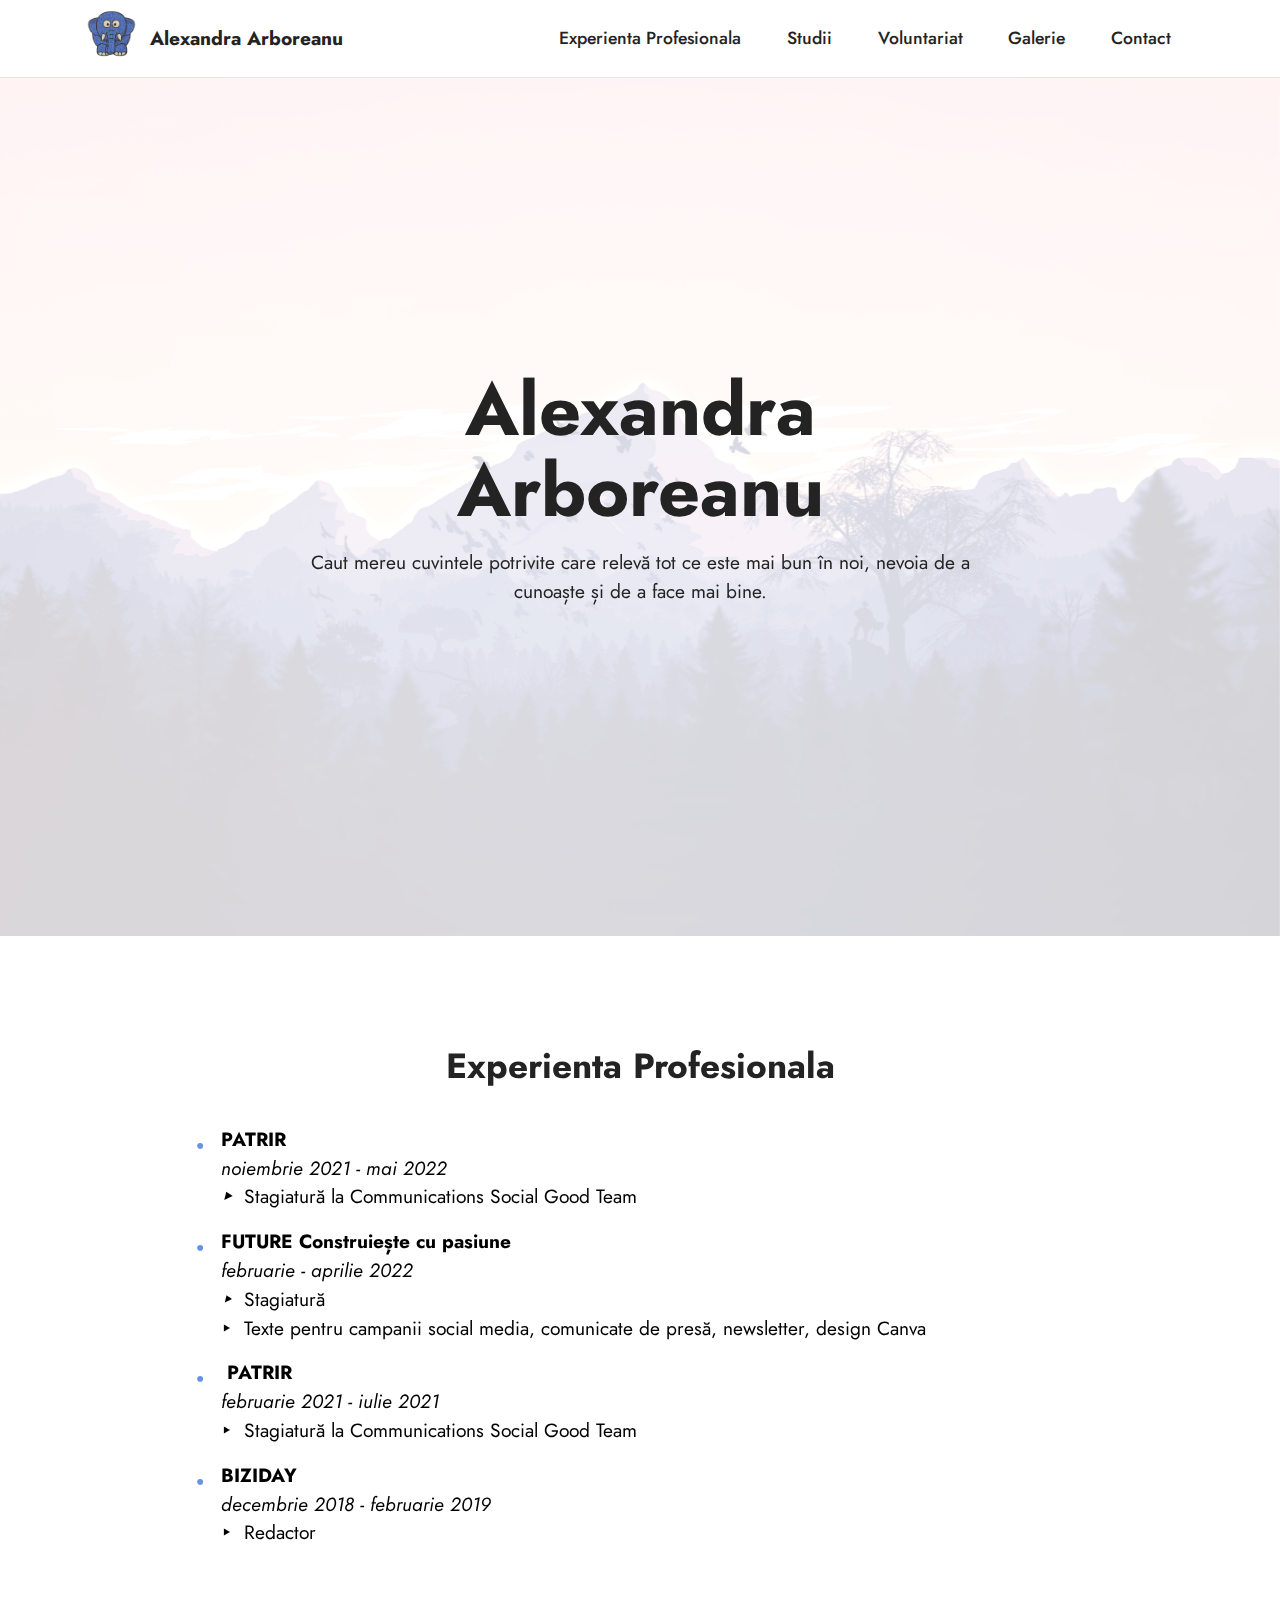
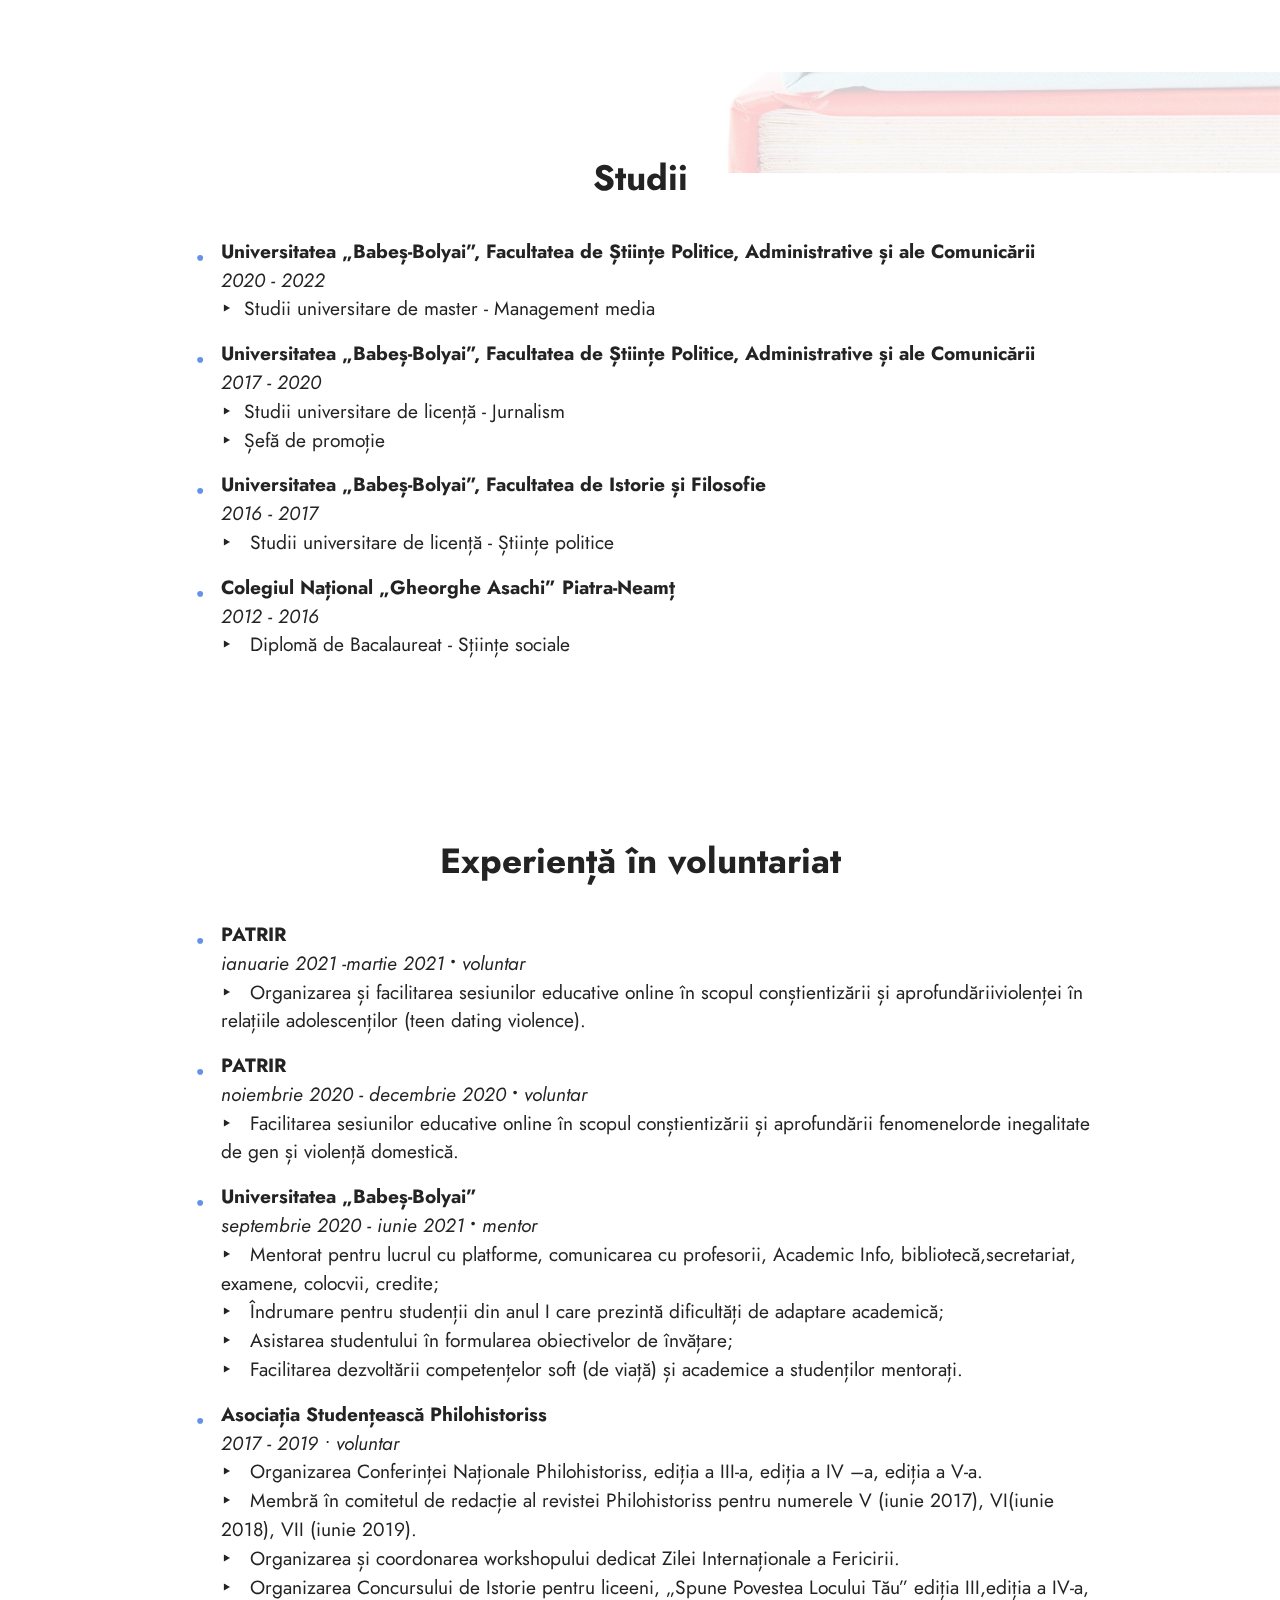
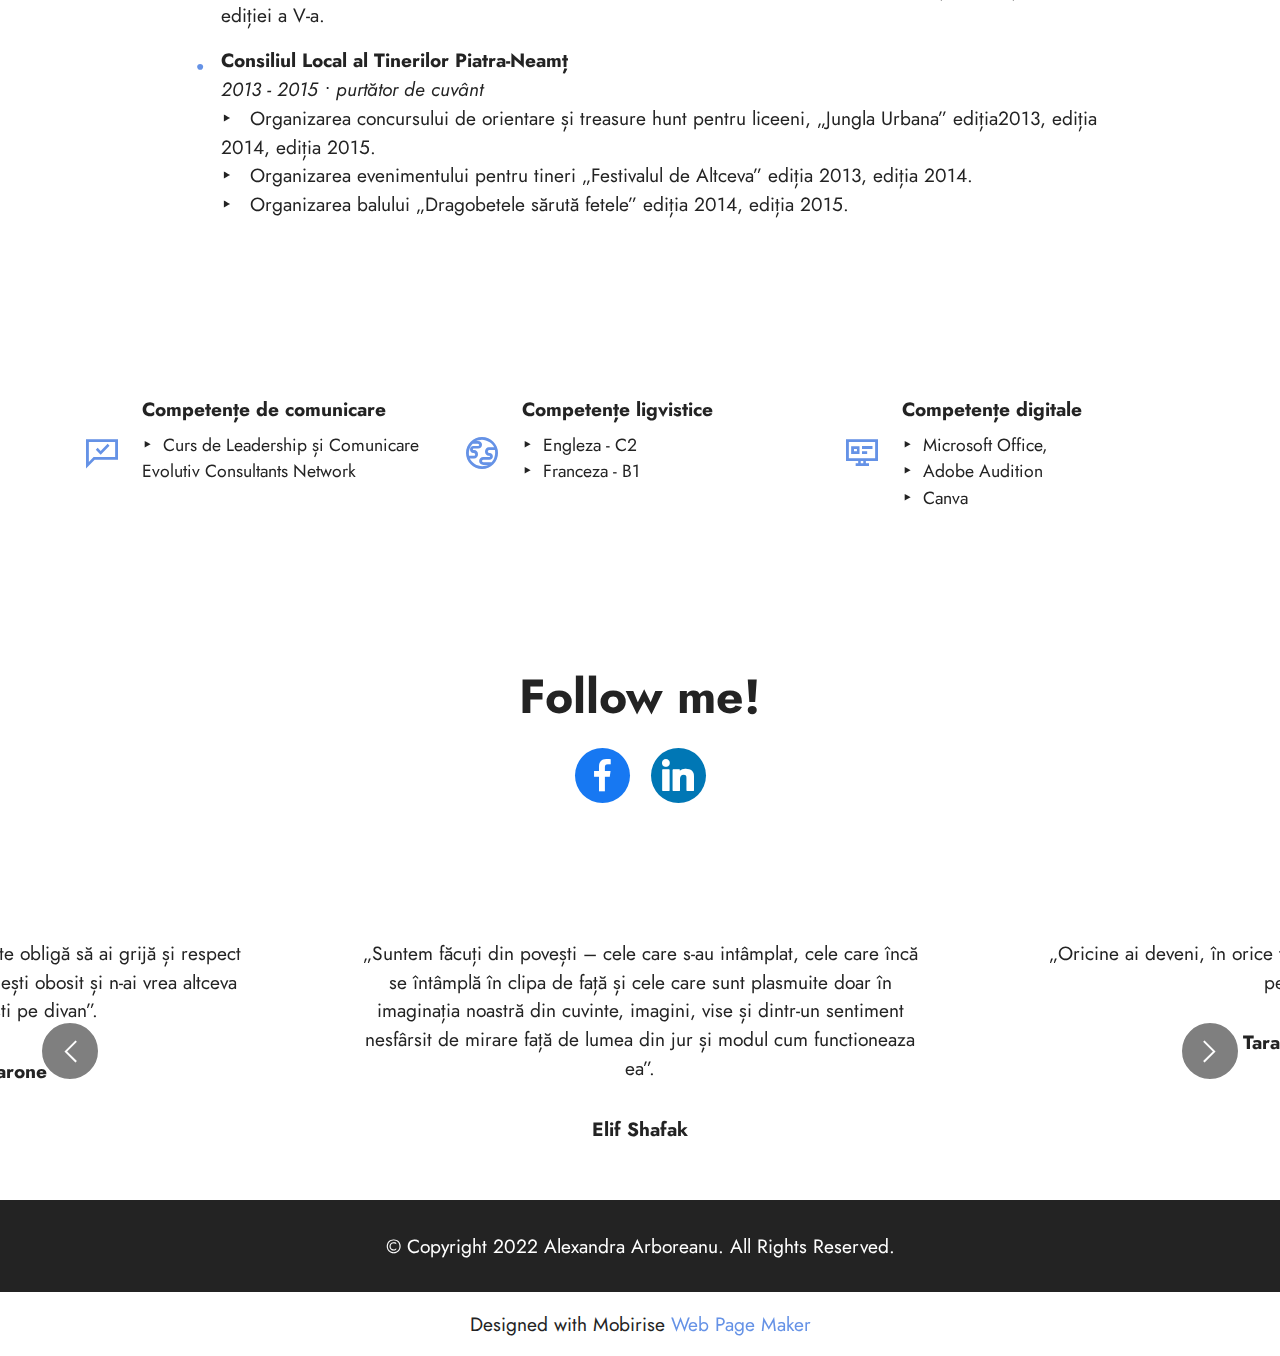
==== commit 65be4798: "Add files via upload" ====
--- a/index.html
+++ b/index.html
@@ -1,620 +1,578 @@
-<!DOCTYPE html>
-<html>
-  <head>
-    <!-- Site made with Mobirise Website Builder v5.6.8, https://mobirise.com -->
-    <meta charset="UTF-8" />
-    <meta http-equiv="X-UA-Compatible" content="IE=edge" />
-    <meta name="generator" content="Mobirise v5.6.8, mobirise.com" />
-    <meta name="twitter:card" content="summary_large_image" />
-    <meta name="twitter:image:src" content="" />
-    <meta property="og:image" content="" />
-    <meta name="twitter:title" content="Home" />
-    <meta
-      name="viewport"
-      content="width=device-width, initial-scale=1, minimum-scale=1"
-    />
-    <link
-      rel="shortcut icon"
-      href="assets/images/mbr-121x145.png"
-      type="image/x-icon"
-    />
-    <meta name="description" content="" />
-
-    <title>Home</title>
-    <link
-      rel="stylesheet"
-      href="assets/web/assets/mobirise-icons2/mobirise2.css"
-    />
-    <link rel="stylesheet" href="assets/bootstrap/css/bootstrap.min.css" />
-    <link rel="stylesheet" href="assets/bootstrap/css/bootstrap-grid.min.css" />
-    <link
-      rel="stylesheet"
-      href="assets/bootstrap/css/bootstrap-reboot.min.css"
-    />
-    <link rel="stylesheet" href="assets/parallax/jarallax.css" />
-    <link rel="stylesheet" href="assets/dropdown/css/style.css" />
-    <link rel="stylesheet" href="assets/socicon/css/styles.css" />
-    <link rel="stylesheet" href="assets/theme/css/style.css" />
-    <link
-      rel="preload"
-      href="https://fonts.googleapis.com/css?family=Jost:100,200,300,400,500,600,700,800,900,100i,200i,300i,400i,500i,600i,700i,800i,900i&display=swap"
-      as="style"
-      onload="this.onload=null;this.rel='stylesheet'"
-    />
-    <noscript
-      ><link
-        rel="stylesheet"
-        href="https://fonts.googleapis.com/css?family=Jost:100,200,300,400,500,600,700,800,900,100i,200i,300i,400i,500i,600i,700i,800i,900i&display=swap"
-    /></noscript>
-    <link
-      rel="preload"
-      as="style"
-      href="assets/mobirise/css/mbr-additional.css"
-    />
-    <link
-      rel="stylesheet"
-      href="assets/mobirise/css/mbr-additional.css"
-      type="text/css"
-    />
-  </head>
-  <body>
-    <section
-      data-bs-version="5.1"
-      class="menu cid-s48OLK6784"
-      once="menu"
-      id="menu1-h"
-    >
-      <nav class="navbar navbar-dropdown navbar-fixed-top navbar-expand-lg">
-        <div class="container">
-          <div class="navbar-brand">
-            <span class="navbar-logo">
-              <a href="index.html">
-                <img
-                  src="assets/images/mbr-121x145.png"
-                  alt="Elephant Logo"
-                  style="height: 3.8rem"
-                />
-              </a>
-            </span>
-            <span class="navbar-caption-wrap"
-              ><a class="navbar-caption text-black display-7" href="index.html"
-                >Alexandra Arboreanu</a
-              ></span
-            >
-          </div>
-          <button
-            class="navbar-toggler"
-            type="button"
-            data-toggle="collapse"
-            data-bs-toggle="collapse"
-            data-target="#navbarSupportedContent"
-            data-bs-target="#navbarSupportedContent"
-            aria-controls="navbarNavAltMarkup"
-            aria-expanded="false"
-            aria-label="Toggle navigation"
-          >
-            <div class="hamburger">
-              <span></span>
-              <span></span>
-              <span></span>
-              <span></span>
-            </div>
-          </button>
-          <div class="collapse navbar-collapse" id="navbarSupportedContent">
-            <ul
-              class="navbar-nav nav-dropdown nav-right"
-              data-app-modern-menu="true"
-            >
-              <li class="nav-item">
-                <a
-                  class="nav-link link text-black text-primary display-4"
-                  href="index.html#content14-k"
-                  >Experienta Profesionala</a
-                >
-              </li>
-              <li class="nav-item">
-                <a
-                  class="nav-link link text-black text-primary display-4"
-                  href="index.html#content14-l"
-                  >Studii</a
-                >
-              </li>
-              <li class="nav-item">
-                <a
-                  class="nav-link link text-black text-primary display-4"
-                  href="index.html#content14-m"
-                  >Voluntariat</a
-                >
-              </li>
-              <li class="nav-item">
-                <a
-                  class="nav-link link text-black text-primary display-4"
-                  href="./page2.html"
-                  >Galerie</a
-                >
-              </li>
-              <li class="nav-item">
-                <a
-                  class="nav-link link text-black text-primary display-4"
-                  href="./page1.html"
-                  >Contact</a
-                >
-              </li>
-            </ul>
-          </div>
-        </div>
-      </nav>
-    </section>
-
-    <section
-      data-bs-version="5.1"
-      class="header1 cid-s48MCQYojq mbr-fullscreen mbr-parallax-background"
-      id="header1-f"
-    >
-      <div
-        class="mbr-overlay"
-        style="opacity: 0.8; background-color: rgb(255, 255, 255)"
-      ></div>
-
-      <div class="align-center container">
-        <div class="row justify-content-center">
-          <div class="col-12 col-lg-8">
-            <h1 class="mbr-section-title mbr-fonts-style mb-3 display-1">
-              <strong>Alexandra Arboreanu</strong>
-            </h1>
-
-            <p class="mbr-text mbr-fonts-style display-7">
-              Caut mereu cuvintele potrivite care relevă tot ce este mai bun în
-              noi, nevoia de a cunoaște și de a face mai bine.<br /><br />
-            </p>
-          </div>
-        </div>
-      </div>
-    </section>
-
-    <section
-      data-bs-version="5.1"
-      class="content14 cid-t4Ze4EUSLx"
-      id="content14-k"
-    >
-      <div class="container">
-        <div class="row justify-content-center">
-          <div class="col-md-12 col-lg-10">
-            <h3 class="mbr-section-title mbr-fonts-style mb-4 display-5">
-              <strong>Experienta Profesionala</strong>
-            </h3>
-            <ul class="list mbr-fonts-style display-7">
-              <li>
-                <strong>PATRIR</strong><br /><em
-                  >noiembrie 2021 - mai 2022<br /><strong>‣&nbsp;&nbsp;</strong
-                  ><span style="font-size: 1.2rem; font-style: normal"
-                    >Stagiatură la Communications Social Good Team</span
-                  ><br
-                /></em>
-              </li>
-              <li>
-                <strong>FUTURE Construiește cu pasiune</strong><br /><em
-                  >februarie - aprilie 2022<br /></em
-                ><em>‣&nbsp;&nbsp;</em
-                ><span style="font-size: 1.2rem">Stagiatură<br /></span>‣&nbsp;
-                Texte pentru campanii social media, comunicate de presă,
-                newsletter, design Canva
-              </li>
-              <li>
-                <strong>&nbsp;PATRIR</strong><br /><em
-                  >februarie 2021 - iulie 2021</em
-                ><br />‣&nbsp; Stagiatură la Communications Social Good Team
-              </li>
-              <li>
-                <strong>BIZIDAY</strong><br /><em
-                  >decembrie 2018 - februarie 2019<br /></em
-                >‣&nbsp; Redactor<br /><br />
-              </li>
-            </ul>
-          </div>
-        </div>
-      </div>
-    </section>
-
-    <section
-      data-bs-version="5.1"
-      class="content14 cid-t4ZgTxGtdW mbr-parallax-background"
-      id="content14-l"
-    >
-      <div
-        class="mbr-overlay"
-        style="opacity: 0.8; background-color: rgb(255, 255, 255)"
-      ></div>
-
-      <div class="container">
-        <div class="row justify-content-center">
-          <div class="col-md-12 col-lg-10">
-            <h3 class="mbr-section-title mbr-fonts-style mb-4 display-5">
-              <strong>Studii</strong>
-            </h3>
-            <ul class="list mbr-fonts-style display-7">
-              <li>
-                <strong
-                  >Universitatea „Babeș-Bolyai”, Facultatea de Științe Politice,
-                  Administrative și ale Comunicării<br /></strong
-                ><em>2020 - 2022</em><br />‣&nbsp; Studii universitare de master
-                - Management media
-              </li>
-              <li>
-                <strong
-                  >Universitatea „Babeș-Bolyai”, Facultatea de Științe Politice,
-                  Administrative și ale Comunicării<br /></strong
-                ><em>2017 - 2020</em><br />‣&nbsp; Studii universitare de
-                licență - Jurnalism<br />‣&nbsp; Șefă de promoție
-              </li>
-              <li>
-                <strong
-                  >Universitatea „Babeș-Bolyai”, Facultatea de Istorie și
-                  Filosofie<br /></strong
-                ><em>2016 - 2017</em><br />‣&nbsp; &nbsp;Studii universitare de
-                licență - Științe politice<br />
-              </li>
-              <li>
-                <strong
-                  >Colegiul Național „Gheorghe Asachi” Piatra-Neamț<br /></strong
-                ><em>2012 - 2016</em><br />‣&nbsp; &nbsp;Diplomă de Bacalaureat
-                - Sțiințe sociale
-              </li>
-            </ul>
-          </div>
-        </div>
-      </div>
-    </section>
-
-    <section
-      data-bs-version="5.1"
-      class="content14 cid-t4ZiAKUuXD"
-      id="content14-m"
-    >
-      <div class="container">
-        <div class="row justify-content-center">
-          <div class="col-md-12 col-lg-10">
-            <h3 class="mbr-section-title mbr-fonts-style mb-4 display-5">
-              <strong>Experiență în voluntariat</strong>
-            </h3>
-            <ul class="list mbr-fonts-style display-7">
-              <li>
-                <strong>PATRIR</strong><br /><em>ianuarie 2021 -martie 2021 </em
-                ><strong>•</strong><em> voluntar</em><br />‣&nbsp; &nbsp;Or<span
-                  style="font-size: 1.2rem"
-                  >ganizarea și facilitarea sesiunilor educative online în
-                  scopul conștientizării și aprofundăriiviolenței în relațiile
-                  adolescenților (teen dating violence).</span
-                >
-              </li>
-              <li>
-                <strong>PATRIR</strong><br /><em
-                  >noiembrie 2020 - decembrie 2020 </em
-                ><strong>•</strong><em> voluntar</em><br />‣&nbsp;
-                &nbsp;Facilitarea sesiunilor educative online în scopul
-                conștientizării și aprofundării fenomenelorde inegalitate de gen
-                și violență domestică.
-              </li>
-              <li>
-                <strong>Universitatea „Babeș-Bolyai”</strong><br /><em
-                  >septembrie 2020 - iunie 2021 </em
-                ><strong>• </strong><em>mentor</em><br />‣&nbsp; &nbsp;Mentorat
-                pentru lucrul cu platforme, comunicarea cu profesorii, Academic
-                Info, bibliotecă,secretariat, examene, colocvii, credite;<br />‣&nbsp;
-                &nbsp;Îndrumare pentru studenții din anul I care prezintă
-                dificultăți de adaptare academică;<br />‣&nbsp; &nbsp;Asistarea
-                studentului în formularea obiectivelor de învățare;<br />‣&nbsp;
-                &nbsp;Facilitarea dezvoltării competențelor soft (de viață) și
-                academice a studenților mentorați.<br />
-              </li>
-              <li>
-                <strong>Asociația Studențească Philohistoriss</strong><br /><em
-                  >2017 - 2019 • voluntar</em
-                ><br />‣&nbsp; &nbsp;Organizarea Conferinței Naționale
-                Philohistoriss, ediția a III-a, ediția a IV –a, ediția a V-a.<br /><span
-                  style="font-size: 1.2rem"
-                  >‣&nbsp; &nbsp;Membră în comitetul de redacție al revistei
-                  Philohistoriss pentru numerele V (iunie 2017), VI(iunie 2018),
-                  VII (iunie 2019).<br /></span
-                ><span style="font-size: 1.2rem"
-                  >‣&nbsp; &nbsp;Organizarea și coordonarea workshopului dedicat
-                  Zilei Internaționale a Fericirii.<br /></span
-                ><span style="font-size: 1.2rem"
-                  >‣&nbsp; &nbsp;Organizarea Concursului de Istorie pentru
-                  liceeni, „Spune Povestea Locului Tău” ediția III,ediția a
-                  IV-a, ediției a V-a.</span
-                >
-              </li>
-              <li>
-                <strong>Consiliul Local al Tinerilor Piatra-Neamț</strong
-                ><br /><em>2013 - 2015 • purtător de cuvânt</em><br />‣&nbsp;
-                &nbsp;Organizarea concursului de orientare și treasure hunt
-                pentru liceeni, „Jungla Urbana” ediția2013, ediția 2014, ediția
-                2015.<br />‣&nbsp; &nbsp;Organizarea evenimentului pentru tineri
-                „Festivalul de Altceva” ediția 2013, ediția 2014.<br />‣&nbsp;
-                &nbsp;Organizarea balului „Dragobetele sărută fetele” ediția
-                2014, ediția 2015.
-              </li>
-            </ul>
-          </div>
-        </div>
-      </div>
-    </section>
-
-    <section
-      data-bs-version="5.1"
-      class="features14 cid-t4Zm52tnQx"
-      id="features15-o"
-    >
-      <div class="container">
-        <div class="row justify-content-center">
-          <div class="card col-12 col-md-6 col-lg-4">
-            <div class="card-wrapper">
-              <span
-                class="mbr-iconfont m-auto mobi-mbri-cust-feedback mobi-mbri"
-              ></span>
-              <div class="card-box">
-                <h4 class="card-title mbr-fonts-style mb-2 display-7">
-                  <strong>Competențe de comunicare</strong>
-                </h4>
-                <h5 class="card-text mbr-fonts-style display-4">
-                  ‣&nbsp; Curs de Leadership și Comunicare Evolutiv Consultants
-                  Network
-                </h5>
-              </div>
-            </div>
-          </div>
-          <div class="card col-12 col-md-6 col-lg-4">
-            <div class="card-wrapper">
-              <span
-                class="mbr-iconfont m-auto mobi-mbri-globe mobi-mbri"
-              ></span>
-              <div class="card-box">
-                <h4 class="card-title mbr-fonts-style mb-2 display-7">
-                  <strong>Competențe ligvistice</strong>
-                </h4>
-                <h5 class="card-text mbr-fonts-style display-4">
-                  ‣&nbsp; Engleza - C2<br />‣&nbsp; Franceza - B1
-                </h5>
-              </div>
-            </div>
-          </div>
-          <div class="card col-12 col-md-6 col-lg-4">
-            <div class="card-wrapper">
-              <span
-                class="mbr-iconfont m-auto mobi-mbri-sites mobi-mbri"
-              ></span>
-              <div class="card-box">
-                <h4 class="card-title mbr-fonts-style mb-2 display-7">
-                  <strong>Competențe digitale</strong>
-                </h4>
-                <h5 class="card-text mbr-fonts-style display-4">
-                  ‣&nbsp; Microsoft Office, <br />‣&nbsp; Adobe Audition<br />‣&nbsp;
-                  Canva
-                </h5>
-              </div>
-            </div>
-          </div>
-        </div>
-      </div>
-    </section>
-
-    <section data-bs-version="5.1" class="share3 cid-t4ZsJ25KT6" id="share3-s">
-      <div class="container">
-        <div class="media-container-row">
-          <div class="col-12">
-            <h3
-              class="mbr-section-title align-center mb-3 mbr-fonts-style display-2"
-            >
-              <strong>Follow me!</strong>
-            </h3>
-            <div class="social-list align-center">
-              <a
-                class="iconfont-wrapper bg-facebook m-2"
-                target="_blank"
-                href="https://mobiri.se"
-              >
-                <span class="socicon-facebook socicon"></span>
-              </a>
-
-              <a
-                class="iconfont-wrapper bg-linkedin m-2"
-                href="https://mobiri.se"
-                target="_blank"
-              >
-                <span class="socicon-linkedin socicon"></span>
-              </a>
-            </div>
-          </div>
-        </div>
-      </div>
-    </section>
-
-    <section
-      data-bs-version="5.1"
-      class="people5 mbr-embla cid-t4ZpVYucVR"
-      id="people5-p"
-    >
-      <div class="position-relative text-center">
-        <div
-          class="embla"
-          data-skip-snaps="true"
-          data-align="center"
-          data-loop="true"
-          data-auto-play="true"
-          data-auto-play-interval="3"
-          data-draggable="true"
-        >
-          <div class="embla__viewport container-fluid">
-            <div class="embla__container">
-              <div
-                class="embla__slide slider-image item"
-                style="margin-left: 3rem; margin-right: 3rem"
-              >
-                <div class="user">
-                  <div class="user_image">
-                    <div class="item-wrapper position-relative">
-                      <img
-                        src="assets/images/team3.jpg"
-                        alt="Mobirise Website Builder"
-                      />
-                    </div>
-                  </div>
-                  <div class="user_text mb-4">
-                    <p class="mbr-fonts-style display-7">
-                      Themes in the Mobirise website builder offer multiple
-                      blocks: intros, sliders, galleries, forms, articles, and
-                      so on. Start a project and click on the red plus buttons
-                      to see the blocks available for your theme.
-                    </p>
-                  </div>
-                  <div class="user_name mbr-fonts-style mb-2 display-7">
-                    <strong>Alexa</strong>
-                  </div>
-                  <div class="user_desk mbr-fonts-style display-7">
-                    DESIGNER
-                  </div>
-                </div>
-              </div>
-              <div
-                class="embla__slide slider-image item"
-                style="margin-left: 3rem; margin-right: 3rem"
-              >
-                <div class="user">
-                  <div class="user_image">
-                    <div class="item-wrapper position-relative">
-                      <img
-                        src="assets/images/team2.jpg"
-                        alt="Mobirise Website Builder"
-                      />
-                    </div>
-                  </div>
-                  <div class="user_text mb-4">
-                    <p class="mbr-fonts-style display-7">
-                      Themes in the Mobirise website builder offer multiple
-                      blocks: intros, sliders, galleries, forms, articles, and
-                      so on. Start a project and click on the red plus buttons
-                      to see the blocks available for your theme.
-                    </p>
-                  </div>
-                  <div class="user_name mbr-fonts-style mb-2 display-7">
-                    <strong>Linda</strong>
-                  </div>
-                  <div class="user_desk mbr-fonts-style display-7">
-                    DEVELOPER
-                  </div>
-                </div>
-              </div>
-              <div
-                class="embla__slide slider-image item"
-                style="margin-left: 3rem; margin-right: 3rem"
-              >
-                <div class="user">
-                  <div class="user_image">
-                    <div class="item-wrapper position-relative">
-                      <img
-                        src="assets/images/team1.jpg"
-                        alt="Mobirise Website Builder"
-                      />
-                    </div>
-                  </div>
-                  <div class="user_text mb-4">
-                    <p class="mbr-fonts-style display-7">
-                      Themes in the Mobirise website builder offer multiple
-                      blocks: intros, sliders, galleries, forms, articles, and
-                      so on. Start a project and click on the red plus buttons
-                      to see the blocks available for your theme.
-                    </p>
-                  </div>
-                  <div class="user_name mbr-fonts-style mb-2 display-7">
-                    <strong>Herbert</strong>
-                  </div>
-                  <div class="user_desk mbr-fonts-style display-7">
-                    DEVELOPER
-                  </div>
-                </div>
-              </div>
-            </div>
-          </div>
-          <button class="embla__button embla__button--prev">
-            <span
-              class="mobi-mbri mobi-mbri-arrow-prev mbr-iconfont"
-              aria-hidden="true"
-            ></span>
-            <span class="sr-only visually-hidden visually-hidden"
-              >Previous</span
-            >
-          </button>
-          <button class="embla__button embla__button--next">
-            <span
-              class="mobi-mbri mobi-mbri-arrow-next mbr-iconfont"
-              aria-hidden="true"
-            ></span>
-            <span class="sr-only visually-hidden visually-hidden">Next</span>
-          </button>
-        </div>
-      </div>
-    </section>
-
-    <section
-      data-bs-version="5.1"
-      class="footer3 cid-s48P1Icc8J"
-      once="footers"
-      id="footer3-i"
-    >
-      <div class="container">
-        <div class="media-container-row align-center mbr-white">
-          <div class="row row-copirayt">
-            <p
-              class="mbr-text mb-0 mbr-fonts-style mbr-white align-center display-7"
-            >
-              © Copyright 2022 Alexandra Arboreanu. All Rights Reserved.
-            </p>
-          </div>
-        </div>
-      </div>
-    </section>
-    <section
-      class="display-7"
-      style="
-        padding: 0;
-        align-items: center;
-        justify-content: center;
-        flex-wrap: wrap;
-        align-content: center;
-        display: flex;
-        position: relative;
-        height: 4rem;
-      "
-    >
-      <a
-        href="https://mobiri.se/"
-        style="
-          flex: 1 1;
-          height: 4rem;
-          position: absolute;
-          width: 100%;
-          z-index: 1;
-        "
-        ><img
-          alt=""
-          style="height: 4rem"
-          src="[data-uri]"
-      /></a>
-      <p style="margin: 0; text-align: center" class="display-7">
-        Designed with Mobirise &#8204;
-      </p>
-      <a style="z-index: 1" href="https://mobirise.com/web-page-maker.html"
-        >Web Page Maker</a
-      >
-    </section>
-    <script src="assets/bootstrap/js/bootstrap.bundle.min.js"></script>
-    <script src="assets/parallax/jarallax.js"></script>
-    <script src="assets/smoothscroll/smooth-scroll.js"></script>
-    <script src="assets/ytplayer/index.js"></script>
-    <script src="assets/dropdown/js/navbar-dropdown.js"></script>
-    <script src="assets/embla/embla.min.js"></script>
-    <script src="assets/embla/script.js"></script>
-    <script src="assets/theme/js/script.js"></script>
-  </body>
-</html>
+<!DOCTYPE html>
+<html>
+  <head>
+    <!-- Site made with Mobirise Website Builder v5.6.8, https://mobirise.com -->
+    <meta charset="UTF-8" />
+    <meta http-equiv="X-UA-Compatible" content="IE=edge" />
+    <meta name="generator" content="Mobirise v5.6.8, mobirise.com" />
+    <meta name="twitter:card" content="summary_large_image" />
+    <meta name="twitter:image:src" content="" />
+    <meta property="og:image" content="" />
+    <meta name="twitter:title" content="Home" />
+    <meta
+      name="viewport"
+      content="width=device-width, initial-scale=1, minimum-scale=1"
+    />
+    <link
+      rel="shortcut icon"
+      href="assets/images/mbr-121x145.png"
+      type="image/x-icon"
+    />
+    <meta name="description" content="" />
+
+    <title>Home</title>
+    <link
+      rel="stylesheet"
+      href="assets/web/assets/mobirise-icons2/mobirise2.css"
+    />
+    <link rel="stylesheet" href="assets/bootstrap/css/bootstrap.min.css" />
+    <link rel="stylesheet" href="assets/bootstrap/css/bootstrap-grid.min.css" />
+    <link
+      rel="stylesheet"
+      href="assets/bootstrap/css/bootstrap-reboot.min.css"
+    />
+    <link rel="stylesheet" href="assets/parallax/jarallax.css" />
+    <link rel="stylesheet" href="assets/dropdown/css/style.css" />
+    <link rel="stylesheet" href="assets/socicon/css/styles.css" />
+    <link rel="stylesheet" href="assets/theme/css/style.css" />
+    <link
+      rel="preload"
+      href="https://fonts.googleapis.com/css?family=Jost:100,200,300,400,500,600,700,800,900,100i,200i,300i,400i,500i,600i,700i,800i,900i&display=swap"
+      as="style"
+      onload="this.onload=null;this.rel='stylesheet'"
+    />
+    <noscript
+      ><link
+        rel="stylesheet"
+        href="https://fonts.googleapis.com/css?family=Jost:100,200,300,400,500,600,700,800,900,100i,200i,300i,400i,500i,600i,700i,800i,900i&display=swap"
+    /></noscript>
+    <link
+      rel="preload"
+      as="style"
+      href="assets/mobirise/css/mbr-additional.css"
+    />
+    <link
+      rel="stylesheet"
+      href="assets/mobirise/css/mbr-additional.css"
+      type="text/css"
+    />
+  </head>
+  <body>
+    <section
+      data-bs-version="5.1"
+      class="menu cid-s48OLK6784"
+      once="menu"
+      id="menu1-h"
+    >
+      <nav class="navbar navbar-dropdown navbar-fixed-top navbar-expand-lg">
+        <div class="container">
+          <div class="navbar-brand">
+            <span class="navbar-logo">
+              <a href="index.html">
+                <img
+                  src="assets/images/mbr-121x145.png"
+                  alt="Elephant Logo"
+                  style="height: 3.8rem"
+                />
+              </a>
+            </span>
+            <span class="navbar-caption-wrap"
+              ><a class="navbar-caption text-black display-7" href="index.html"
+                >Alexandra Arboreanu</a
+              ></span
+            >
+          </div>
+          <button
+            class="navbar-toggler"
+            type="button"
+            data-toggle="collapse"
+            data-bs-toggle="collapse"
+            data-target="#navbarSupportedContent"
+            data-bs-target="#navbarSupportedContent"
+            aria-controls="navbarNavAltMarkup"
+            aria-expanded="false"
+            aria-label="Toggle navigation"
+          >
+            <div class="hamburger">
+              <span></span>
+              <span></span>
+              <span></span>
+              <span></span>
+            </div>
+          </button>
+          <div class="collapse navbar-collapse" id="navbarSupportedContent">
+            <ul
+              class="navbar-nav nav-dropdown nav-right"
+              data-app-modern-menu="true"
+            >
+              <li class="nav-item">
+                <a
+                  class="nav-link link text-black text-primary display-4"
+                  href="index.html#content14-k"
+                  >Experienta Profesionala</a
+                >
+              </li>
+              <li class="nav-item">
+                <a
+                  class="nav-link link text-black text-primary display-4"
+                  href="index.html#content14-l"
+                  >Studii</a
+                >
+              </li>
+              <li class="nav-item">
+                <a
+                  class="nav-link link text-black text-primary display-4"
+                  href="index.html#content14-m"
+                  >Voluntariat</a
+                >
+              </li>
+              <li class="nav-item">
+                <a
+                  class="nav-link link text-black text-primary display-4"
+                  href="./page2.html"
+                  >Galerie</a
+                >
+              </li>
+              <li class="nav-item">
+                <a
+                  class="nav-link link text-black text-primary display-4"
+                  href="./page1.html"
+                  >Contact</a
+                >
+              </li>
+            </ul>
+          </div>
+        </div>
+      </nav>
+    </section>
+
+    <section
+      data-bs-version="5.1"
+      class="header1 cid-s48MCQYojq mbr-fullscreen mbr-parallax-background"
+      id="header1-f"
+    >
+      <div
+        class="mbr-overlay"
+        style="opacity: 0.8; background-color: rgb(255, 255, 255)"
+      ></div>
+
+      <div class="align-center container">
+        <div class="row justify-content-center">
+          <div class="col-12 col-lg-8">
+            <h1 class="mbr-section-title mbr-fonts-style mb-3 display-1">
+              <strong>Alexandra Arboreanu</strong>
+            </h1>
+
+            <p class="mbr-text mbr-fonts-style display-7">
+              Caut mereu cuvintele potrivite care relevă tot ce este mai bun în
+              noi, nevoia de a cunoaște și de a face mai bine.<br /><br />
+            </p>
+          </div>
+        </div>
+      </div>
+    </section>
+
+    <section
+      data-bs-version="5.1"
+      class="content14 cid-t4Ze4EUSLx"
+      id="content14-k"
+    >
+      <div class="container">
+        <div class="row justify-content-center">
+          <div class="col-md-12 col-lg-10">
+            <h3 class="mbr-section-title mbr-fonts-style mb-4 display-5">
+              <strong>Experienta Profesionala</strong>
+            </h3>
+            <ul class="list mbr-fonts-style display-7">
+              <li>
+                <strong>PATRIR</strong><br /><em
+                  >noiembrie 2021 - mai 2022<br /><strong>‣&nbsp;&nbsp;</strong
+                  ><span style="font-size: 1.2rem; font-style: normal"
+                    >Stagiatură la Communications Social Good Team</span
+                  ><br
+                /></em>
+              </li>
+              <li>
+                <strong>FUTURE Construiește cu pasiune</strong><br /><em
+                  >februarie - aprilie 2022<br /></em
+                ><em>‣&nbsp;&nbsp;</em
+                ><span style="font-size: 1.2rem">Stagiatură<br /></span>‣&nbsp;
+                Texte pentru campanii social media, comunicate de presă,
+                newsletter, design Canva
+              </li>
+              <li>
+                <strong>&nbsp;PATRIR</strong><br /><em
+                  >februarie 2021 - iulie 2021</em
+                ><br />‣&nbsp; Stagiatură la Communications Social Good Team
+              </li>
+              <li>
+                <strong>BIZIDAY</strong><br /><em
+                  >decembrie 2018 - februarie 2019<br /></em
+                >‣&nbsp; Redactor<br /><br />
+              </li>
+            </ul>
+          </div>
+        </div>
+      </div>
+    </section>
+
+    <section
+      data-bs-version="5.1"
+      class="content14 cid-t4ZgTxGtdW mbr-parallax-background"
+      id="content14-l"
+    >
+      <div
+        class="mbr-overlay"
+        style="opacity: 0.8; background-color: rgb(255, 255, 255)"
+      ></div>
+
+      <div class="container">
+        <div class="row justify-content-center">
+          <div class="col-md-12 col-lg-10">
+            <h3 class="mbr-section-title mbr-fonts-style mb-4 display-5">
+              <strong>Studii</strong>
+            </h3>
+            <ul class="list mbr-fonts-style display-7">
+              <li>
+                <strong
+                  >Universitatea „Babeș-Bolyai”, Facultatea de Științe Politice,
+                  Administrative și ale Comunicării<br /></strong
+                ><em>2020 - 2022</em><br />‣&nbsp; Studii universitare de master
+                - Management media
+              </li>
+              <li>
+                <strong
+                  >Universitatea „Babeș-Bolyai”, Facultatea de Științe Politice,
+                  Administrative și ale Comunicării<br /></strong
+                ><em>2017 - 2020</em><br />‣&nbsp; Studii universitare de
+                licență - Jurnalism<br />‣&nbsp; Șefă de promoție
+              </li>
+              <li>
+                <strong
+                  >Universitatea „Babeș-Bolyai”, Facultatea de Istorie și
+                  Filosofie<br /></strong
+                ><em>2016 - 2017</em><br />‣&nbsp; &nbsp;Studii universitare de
+                licență - Științe politice<br />
+              </li>
+              <li>
+                <strong
+                  >Colegiul Național „Gheorghe Asachi” Piatra-Neamț<br /></strong
+                ><em>2012 - 2016</em><br />‣&nbsp; &nbsp;Diplomă de Bacalaureat
+                - Sțiințe sociale
+              </li>
+            </ul>
+          </div>
+        </div>
+      </div>
+    </section>
+
+    <section
+      data-bs-version="5.1"
+      class="content14 cid-t4ZiAKUuXD"
+      id="content14-m"
+    >
+      <div class="container">
+        <div class="row justify-content-center">
+          <div class="col-md-12 col-lg-10">
+            <h3 class="mbr-section-title mbr-fonts-style mb-4 display-5">
+              <strong>Experiență în voluntariat</strong>
+            </h3>
+            <ul class="list mbr-fonts-style display-7">
+              <li>
+                <strong>PATRIR</strong><br /><em>ianuarie 2021 -martie 2021 </em
+                ><strong>•</strong><em> voluntar</em><br />‣&nbsp; &nbsp;Or<span
+                  style="font-size: 1.2rem"
+                  >ganizarea și facilitarea sesiunilor educative online în
+                  scopul conștientizării și aprofundăriiviolenței în relațiile
+                  adolescenților (teen dating violence).</span
+                >
+              </li>
+              <li>
+                <strong>PATRIR</strong><br /><em
+                  >noiembrie 2020 - decembrie 2020 </em
+                ><strong>•</strong><em> voluntar</em><br />‣&nbsp;
+                &nbsp;Facilitarea sesiunilor educative online în scopul
+                conștientizării și aprofundării fenomenelorde inegalitate de gen
+                și violență domestică.
+              </li>
+              <li>
+                <strong>Universitatea „Babeș-Bolyai”</strong><br /><em
+                  >septembrie 2020 - iunie 2021 </em
+                ><strong>• </strong><em>mentor</em><br />‣&nbsp; &nbsp;Mentorat
+                pentru lucrul cu platforme, comunicarea cu profesorii, Academic
+                Info, bibliotecă,secretariat, examene, colocvii, credite;<br />‣&nbsp;
+                &nbsp;Îndrumare pentru studenții din anul I care prezintă
+                dificultăți de adaptare academică;<br />‣&nbsp; &nbsp;Asistarea
+                studentului în formularea obiectivelor de învățare;<br />‣&nbsp;
+                &nbsp;Facilitarea dezvoltării competențelor soft (de viață) și
+                academice a studenților mentorați.<br />
+              </li>
+              <li>
+                <strong>Asociația Studențească Philohistoriss</strong><br /><em
+                  >2017 - 2019 • voluntar</em
+                ><br />‣&nbsp; &nbsp;Organizarea Conferinței Naționale
+                Philohistoriss, ediția a III-a, ediția a IV –a, ediția a V-a.<br /><span
+                  style="font-size: 1.2rem"
+                  >‣&nbsp; &nbsp;Membră în comitetul de redacție al revistei
+                  Philohistoriss pentru numerele V (iunie 2017), VI(iunie 2018),
+                  VII (iunie 2019).<br /></span
+                ><span style="font-size: 1.2rem"
+                  >‣&nbsp; &nbsp;Organizarea și coordonarea workshopului dedicat
+                  Zilei Internaționale a Fericirii.<br /></span
+                ><span style="font-size: 1.2rem"
+                  >‣&nbsp; &nbsp;Organizarea Concursului de Istorie pentru
+                  liceeni, „Spune Povestea Locului Tău” ediția III,ediția a
+                  IV-a, ediției a V-a.</span
+                >
+              </li>
+              <li>
+                <strong>Consiliul Local al Tinerilor Piatra-Neamț</strong
+                ><br /><em>2013 - 2015 • purtător de cuvânt</em><br />‣&nbsp;
+                &nbsp;Organizarea concursului de orientare și treasure hunt
+                pentru liceeni, „Jungla Urbana” ediția2013, ediția 2014, ediția
+                2015.<br />‣&nbsp; &nbsp;Organizarea evenimentului pentru tineri
+                „Festivalul de Altceva” ediția 2013, ediția 2014.<br />‣&nbsp;
+                &nbsp;Organizarea balului „Dragobetele sărută fetele” ediția
+                2014, ediția 2015.
+              </li>
+            </ul>
+          </div>
+        </div>
+      </div>
+    </section>
+
+    <section
+      data-bs-version="5.1"
+      class="features14 cid-t4Zm52tnQx"
+      id="features15-o"
+    >
+      <div class="container">
+        <div class="row justify-content-center">
+          <div class="card col-12 col-md-6 col-lg-4">
+            <div class="card-wrapper">
+              <span
+                class="mbr-iconfont m-auto mobi-mbri-cust-feedback mobi-mbri"
+              ></span>
+              <div class="card-box">
+                <h4 class="card-title mbr-fonts-style mb-2 display-7">
+                  <strong>Competențe de comunicare</strong>
+                </h4>
+                <h5 class="card-text mbr-fonts-style display-4">
+                  ‣&nbsp; Curs de Leadership și Comunicare Evolutiv Consultants
+                  Network
+                </h5>
+              </div>
+            </div>
+          </div>
+          <div class="card col-12 col-md-6 col-lg-4">
+            <div class="card-wrapper">
+              <span
+                class="mbr-iconfont m-auto mobi-mbri-globe mobi-mbri"
+              ></span>
+              <div class="card-box">
+                <h4 class="card-title mbr-fonts-style mb-2 display-7">
+                  <strong>Competențe ligvistice</strong>
+                </h4>
+                <h5 class="card-text mbr-fonts-style display-4">
+                  ‣&nbsp; Engleza - C2<br />‣&nbsp; Franceza - B1
+                </h5>
+              </div>
+            </div>
+          </div>
+          <div class="card col-12 col-md-6 col-lg-4">
+            <div class="card-wrapper">
+              <span
+                class="mbr-iconfont m-auto mobi-mbri-sites mobi-mbri"
+              ></span>
+              <div class="card-box">
+                <h4 class="card-title mbr-fonts-style mb-2 display-7">
+                  <strong>Competențe digitale</strong>
+                </h4>
+                <h5 class="card-text mbr-fonts-style display-4">
+                  ‣&nbsp; Microsoft Office, <br />‣&nbsp; Adobe Audition<br />‣&nbsp;
+                  Canva
+                </h5>
+              </div>
+            </div>
+          </div>
+        </div>
+      </div>
+    </section>
+
+    <section data-bs-version="5.1" class="share3 cid-t4ZsJ25KT6" id="share3-s">
+      <div class="container">
+        <div class="media-container-row">
+          <div class="col-12">
+            <h3
+              class="mbr-section-title align-center mb-3 mbr-fonts-style display-2"
+            >
+              <strong>Follow me!</strong>
+            </h3>
+            <div class="social-list align-center">
+              <a
+                class="iconfont-wrapper bg-facebook m-2"
+                target="_blank"
+                href="https://www.facebook.com/arboreanu.alexandra"
+              >
+                <span class="socicon-facebook socicon"></span>
+              </a>
+
+              <a
+                class="iconfont-wrapper bg-linkedin m-2"
+                href="https://www.linkedin.com/in/alexandra-arboreanu-6782b81b7/"
+                target="_blank"
+              >
+                <span class="socicon-linkedin socicon"></span>
+              </a>
+            </div>
+          </div>
+        </div>
+      </div>
+    </section>
+
+    <section
+      data-bs-version="5.1"
+      class="people5 mbr-embla cid-t4ZpVYucVR"
+      id="people5-p"
+    >
+      <div class="position-relative text-center">
+        <div
+          class="embla"
+          data-skip-snaps="true"
+          data-align="center"
+          data-loop="true"
+          data-auto-play="true"
+          data-auto-play-interval="3"
+          data-draggable="true"
+        >
+          <div class="embla__viewport container-fluid">
+            <div class="embla__container">
+              <div
+                class="embla__slide slider-image item"
+                style="margin-left: 3rem; margin-right: 3rem"
+              >
+                <div class="user">
+                  <div class="user_text mb-4">
+                    <p class="mbr-fonts-style display-7">
+                      „Suntem făcuți din povești – cele care s-au intâmplat, cele care încă se întâmplă în clipa de față și cele care sunt plasmuite doar în imaginația noastră din cuvinte, imagini, vise și dintr-un sentiment nesfârsit de mirare față de lumea din jur și modul cum functioneaza ea”.
+                    </p>
+                  </div>
+                  <div class="user_name mbr-fonts-style mb-2 display-7">
+                    <strong>Elif Shafak</strong>
+                  </div>
+                </div>
+              </div>
+              <div
+                class="embla__slide slider-image item"
+                style="margin-left: 3rem; margin-right: 3rem"
+              >
+                <div class="user">
+                  <div class="user_text mb-4">
+                    <p class="mbr-fonts-style display-7">
+                      „Oricine ai deveni, în orice te-ai transforma, ai fost mereu acea persoană”.
+                    </p>
+                  </div>
+                  <div class="user_name mbr-fonts-style mb-2 display-7">
+                    <strong>Tara Westover</strong>
+                  </div>
+                </div>
+              </div>
+              <div
+                class="embla__slide slider-image item"
+                style="margin-left: 3rem; margin-right: 3rem"
+              >
+                <div class="user">
+                  <div class="user_text mb-4">
+                    <p class="mbr-fonts-style display-7">
+                      „Fericirea e ceva mic și intim, care te obligă să ai grijă și respect chiar și atunci când n-ai chef, când ești obosit și n-ai vrea altceva decât să te tolănești pe divan”.
+                    </p>
+                  </div>
+                  <div class="user_name mbr-fonts-style mb-2 display-7">
+                    <strong>Lorenzo Marone</strong>
+                  </div>
+                </div>
+              </div>
+            </div>
+          </div>
+          <button class="embla__button embla__button--prev">
+            <span
+              class="mobi-mbri mobi-mbri-arrow-prev mbr-iconfont"
+              aria-hidden="true"
+            ></span>
+            <span class="sr-only visually-hidden visually-hidden"
+              >Previous</span
+            >
+          </button>
+          <button class="embla__button embla__button--next">
+            <span
+              class="mobi-mbri mobi-mbri-arrow-next mbr-iconfont"
+              aria-hidden="true"
+            ></span>
+            <span class="sr-only visually-hidden visually-hidden">Next</span>
+          </button>
+        </div>
+      </div>
+    </section>
+
+    <section
+      data-bs-version="5.1"
+      class="footer3 cid-s48P1Icc8J"
+      once="footers"
+      id="footer3-i"
+    >
+      <div class="container">
+        <div class="media-container-row align-center mbr-white">
+          <div class="row row-copirayt">
+            <p
+              class="mbr-text mb-0 mbr-fonts-style mbr-white align-center display-7"
+            >
+              © Copyright 2022 Alexandra Arboreanu. All Rights Reserved.
+            </p>
+          </div>
+        </div>
+      </div>
+    </section>
+    <section
+      class="display-7"
+      style="
+        padding: 0;
+        align-items: center;
+        justify-content: center;
+        flex-wrap: wrap;
+        align-content: center;
+        display: flex;
+        position: relative;
+        height: 4rem;
+      "
+    >
+      <a
+        href="https://mobiri.se/"
+        style="
+          flex: 1 1;
+          height: 4rem;
+          position: absolute;
+          width: 100%;
+          z-index: 1;
+        "
+        ><img
+          alt=""
+          style="height: 4rem"
+          src="[data-uri]"
+      /></a>
+      <p style="margin: 0; text-align: center" class="display-7">
+        Designed with Mobirise &#8204;
+      </p>
+      <a style="z-index: 1" href="https://mobirise.com/web-page-maker.html"
+        >Web Page Maker</a
+      >
+    </section>
+    <script src="assets/bootstrap/js/bootstrap.bundle.min.js"></script>
+    <script src="assets/parallax/jarallax.js"></script>
+    <script src="assets/smoothscroll/smooth-scroll.js"></script>
+    <script src="assets/ytplayer/index.js"></script>
+    <script src="assets/dropdown/js/navbar-dropdown.js"></script>
+    <script src="assets/embla/embla.min.js"></script>
+    <script src="assets/embla/script.js"></script>
+    <script src="assets/theme/js/script.js"></script>
+  </body>
+</html>
